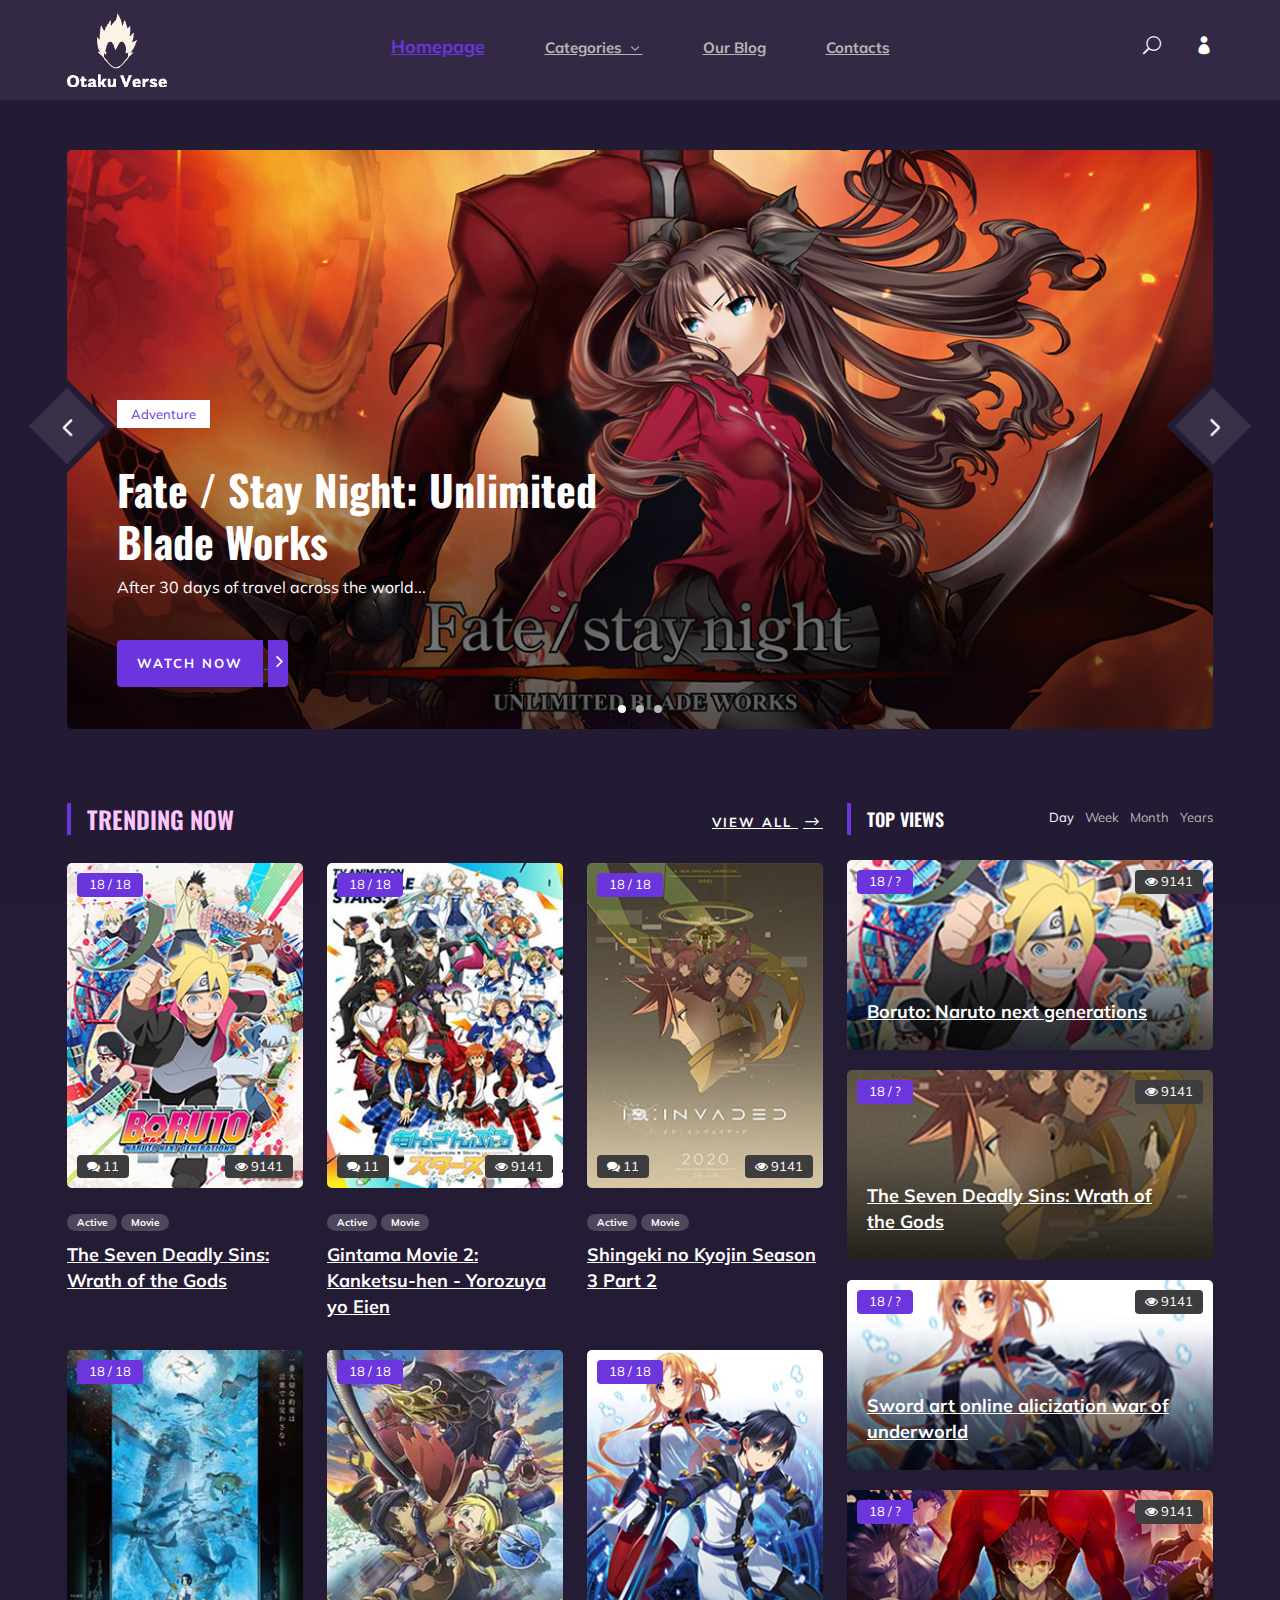
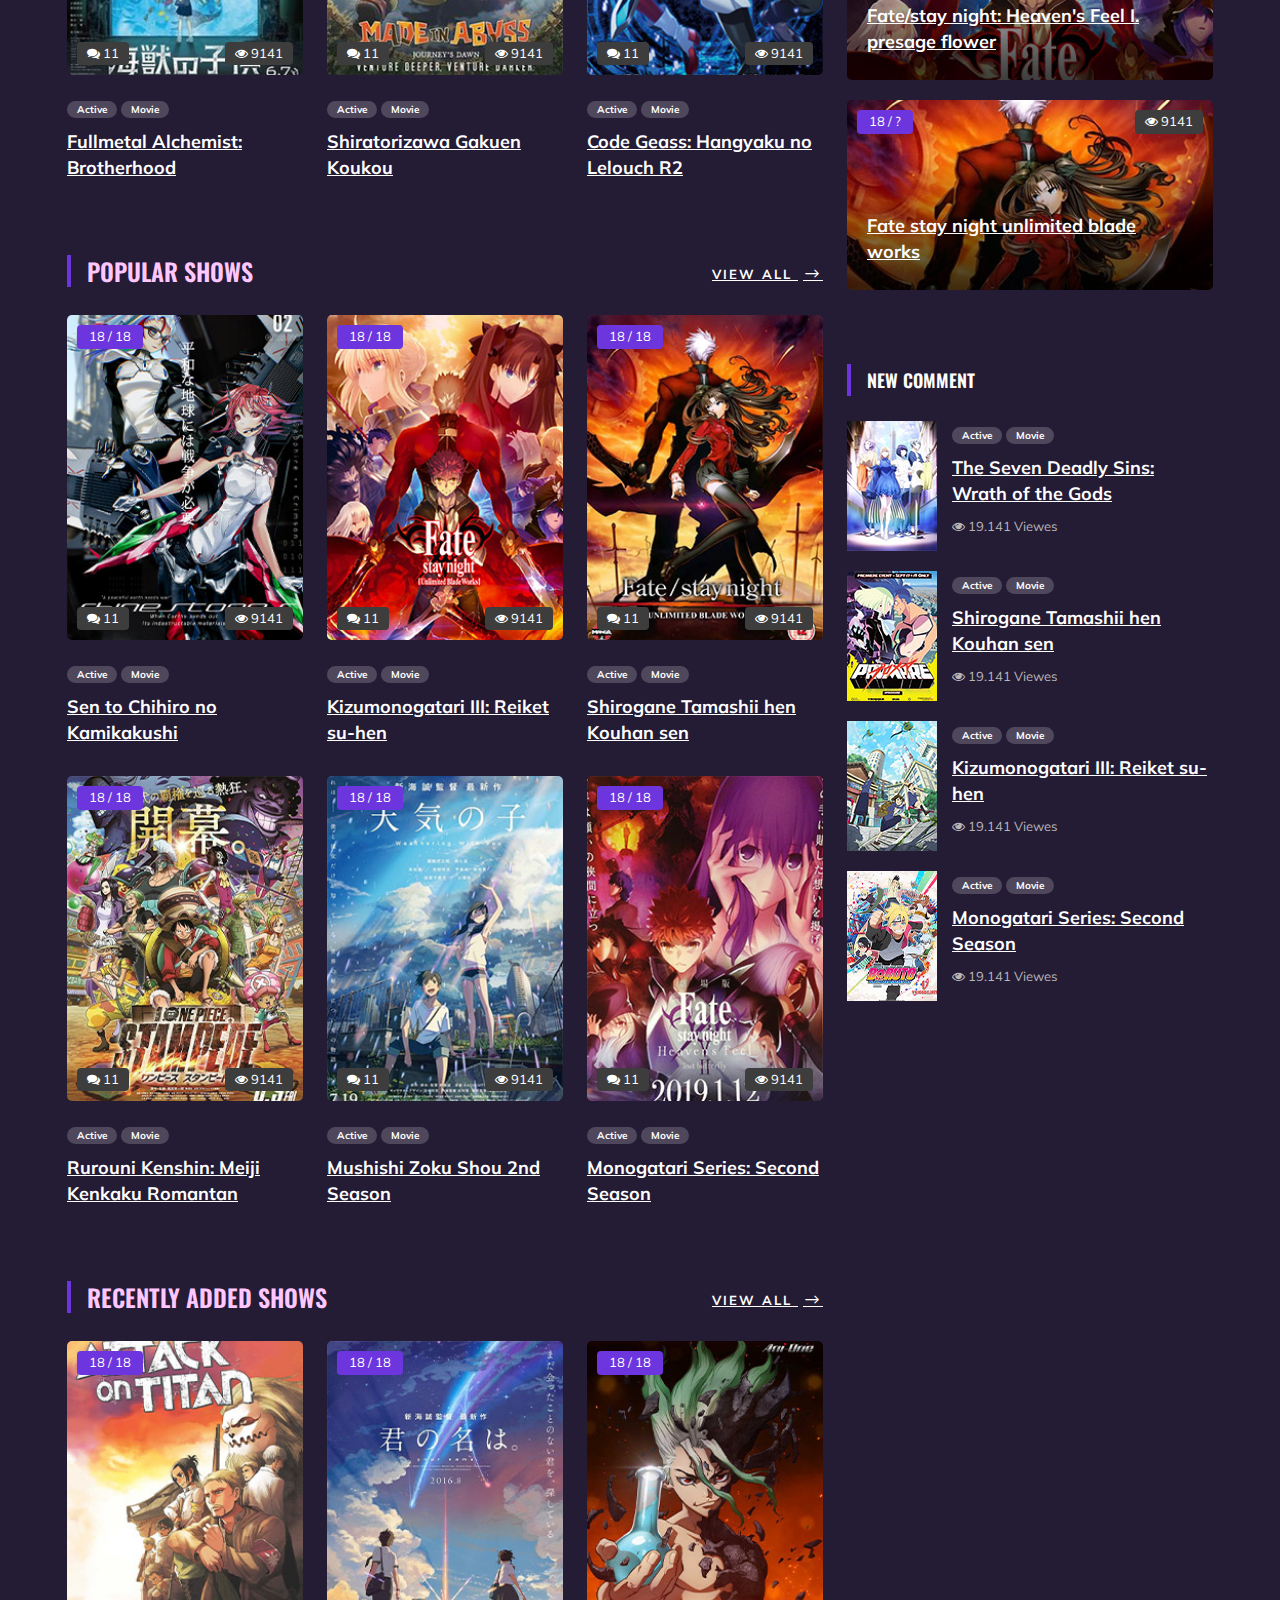
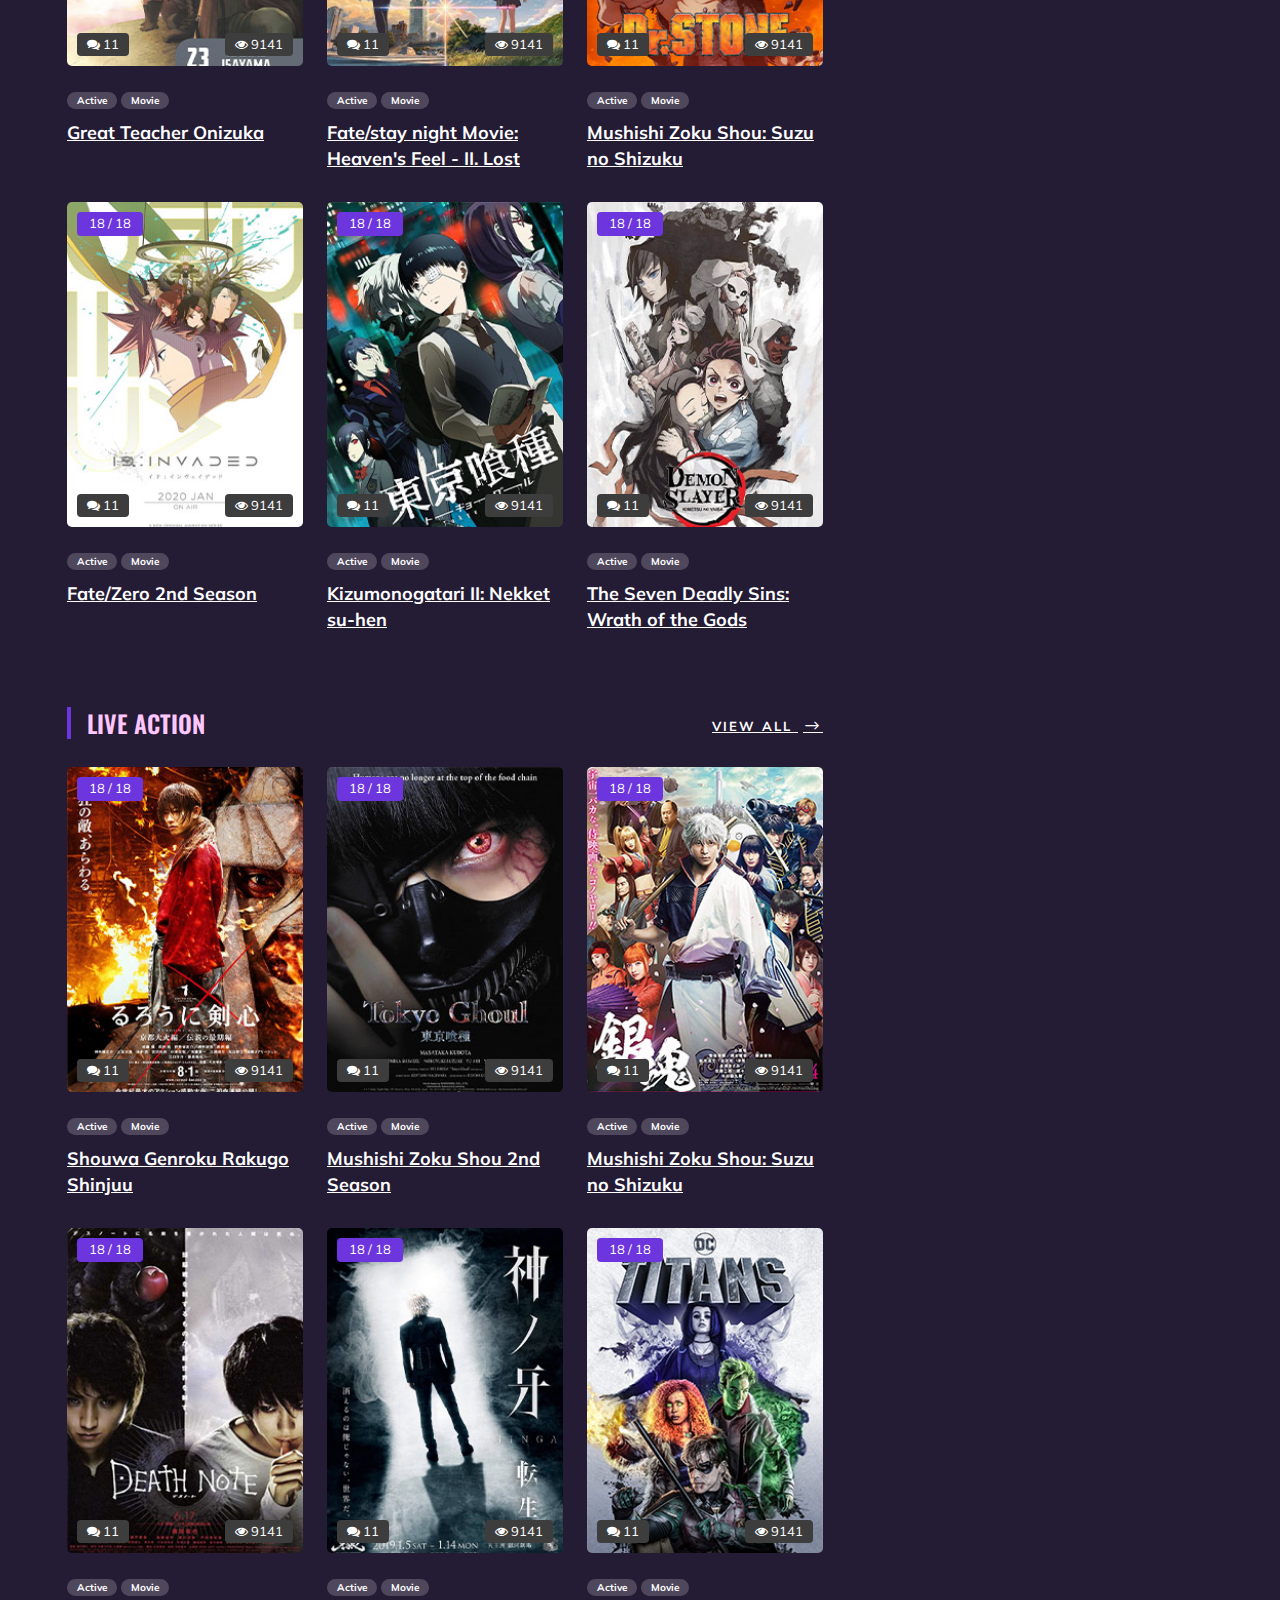
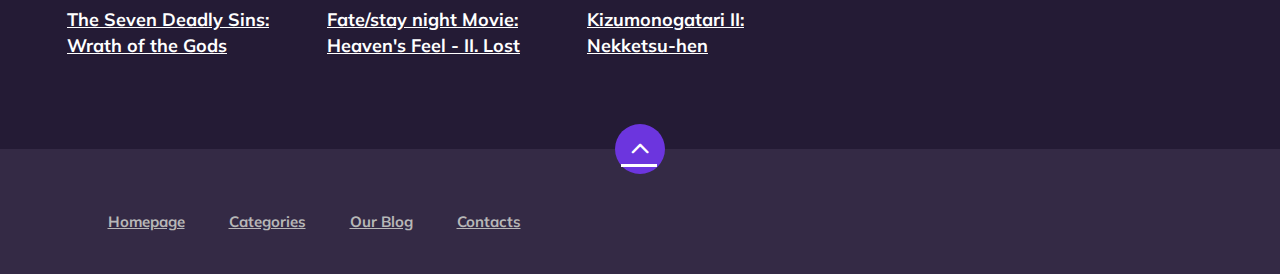
==== index.html @ b6a60320 "update" ====
<!DOCTYPE html>
<html lang="en">

<head>
    <meta charset="UTF-8">
    <meta name="viewport" content="width=device-width, initial-scale=1.0">
    <meta http-equiv="X-UA-Compatible" content="ie=edge">
    <title>Otaku Verse - Homepage</title>
    <!-- Google Font -->
    <link href="https://fonts.googleapis.com/css2?family=Oswald:wght@300;400;500;600;700&display=swap" rel="stylesheet">
    <link href="https://fonts.googleapis.com/css2?family=Mulish:wght@300;400;500;600;700;800;900&display=swap"
        rel="stylesheet">

    <!-- Css Styles -->
    <link rel="shortcut icon" href="/img/favicon.ico" type="image/x-icon">
    <link href="https://cdn.jsdelivr.net/npm/bootstrap@5.3.3/dist/css/bootstrap.min.css" rel="stylesheet"
        integrity="sha384-QWTKZyjpPEjISv5WaRU9OFeRpok6YctnYmDr5pNlyT2bRjXh0JMhjY6hW+ALEwIH" crossorigin="anonymous">
    <link rel="stylesheet" href="css/font-awesome.min.css" type="text/css">
    <link rel="stylesheet" href="css/elegant-icons.css" type="text/css">
    <link rel="stylesheet" href="css/plyr.css" type="text/css">
    <link rel="stylesheet" href="css/nice-select.css" type="text/css">
    <link rel="stylesheet" href="css/owl.carousel.min.css" type="text/css">
    <link rel="stylesheet" href="css/slicknav.min.css" type="text/css">
    <link rel="stylesheet" href="css/style.css" type="text/css">
</head>

<body>
    <!-- Page Preloder -->
    <div id="preloder">
        <div class="loader"></div>
    </div>

    <!-- Header Section Begin -->
    <header class="header">
        <div class="container">
            <div class="row">
                <div class="col-lg-2">
                    <div class="header__logo">
                        <a href="./index.html">
                            <img src="img/logo.png" alt="">
                        </a>
                    </div>
                </div>
                <div class="col-lg-8">
                    <div class="header__nav">
                        <nav class="header__menu mobile-menu">
                            <ul>
                                <li class="active"><a href="./index.html">Homepage</a></li>
                                <li><a href="./categories.html">Categories <span class="arrow_carrot-down"></span></a>
                                    <ul class="dropdown">
                                        <li><a href="./categories.html">Categories</a></li>
                                        <li><a href="./anime-details.html">Anime Details</a></li>
                                        <li><a href="./anime-watching.html">Anime Watching</a></li>
                                        <li><a href="./blog-details.html">Blog Details</a></li>
                                        <li><a href="./signup.html">Sign Up</a></li>
                                        <li><a href="./login.html">Login</a></li>
                                    </ul>
                                </li>
                                <li><a href="./blog.html">Our Blog</a></li>
                                <li><a href="#">Contacts</a></li>
                            </ul>
                        </nav>
                    </div>
                </div>
                <div class="col-lg-2">
                    <div class="header__right">
                        <a href="#" class="text-decoration-none "><span class="icon_search"></span></a>
                        <a href="./login.html" class="text-decoration-none "><span class="icon_profile"></span></a>
                    </div>
                </div>
            </div>
            <div id="mobile-menu-wrap"></div>
        </div>
    </header>
    <!-- Header End -->

    <!-- Hero Section Begin -->
    <section class="hero">
        <div class="container">
            <div class="hero__slider owl-carousel">
                <div class="hero__items set-bg" data-setbg="img/hero/hero-1.jpg">
                    <div class="row">
                        <div class="col-lg-6">
                            <div class="hero__text">
                                <div class="label">Adventure</div>
                                <h2>Fate / Stay Night: Unlimited Blade Works</h2>
                                <p>After 30 days of travel across the world...</p>
                                <a href="#"><span>Watch Now</span> <i class="fa fa-angle-right"></i></a>
                            </div>
                        </div>
                    </div>
                </div>
                <div class="hero__items set-bg" data-setbg="img/hero/hero-1.jpg">
                    <div class="row">
                        <div class="col-lg-6">
                            <div class="hero__text">
                                <div class="label">Adventure</div>
                                <h2>Fate / Stay Night: Unlimited Blade Works</h2>
                                <p>After 30 days of travel across the world...</p>
                                <a href="#"><span>Watch Now</span> <i class="fa fa-angle-right"></i></a>
                            </div>
                        </div>
                    </div>
                </div>
                <div class="hero__items set-bg" data-setbg="img/hero/hero-1.jpg">
                    <div class="row">
                        <div class="col-lg-6">
                            <div class="hero__text">
                                <div class="label">Adventure</div>
                                <h2>Fate / Stay Night: Unlimited Blade Works</h2>
                                <p>After 30 days of travel across the world...</p>
                                <a href="#"><span>Watch Now</span> <i class="fa fa-angle-right"></i></a>
                            </div>
                        </div>
                    </div>
                </div>
            </div>
        </div>
    </section>
    <!-- Hero Section End -->

    <!-- Product Section Begin -->
    <section class="product spad">
        <div class="container">
            <div class="row">
                <div class="col-lg-8">
                    <div class="trending__product">
                        <div class="row">
                            <div class="col-lg-8 col-md-8 col-sm-8">
                                <div class="section-title">
                                    <h4>Trending Now</h4>
                                </div>
                            </div>
                            <div class="col-lg-4 col-md-4 col-sm-4">
                                <div class="btn__all">
                                    <a href="#" class="primary-btn">View All <span class="arrow_right"></span></a>
                                </div>
                            </div>
                        </div>
                        <div class="row">
                            <div class="col-lg-4 col-md-6 col-sm-6">
                                <div class="product__item">
                                    <div class="product__item__pic set-bg" data-setbg="img/trending/trend-1.jpg">
                                        <div class="ep">18 / 18</div>
                                        <div class="comment"><i class="fa fa-comments"></i> 11</div>
                                        <div class="view"><i class="fa fa-eye"></i> 9141</div>
                                    </div>
                                    <div class="product__item__text">
                                        <ul>
                                            <li>Active</li>
                                            <li>Movie</li>
                                        </ul>
                                        <h5><a href="#">The Seven Deadly Sins: Wrath of the Gods</a></h5>
                                    </div>
                                </div>
                            </div>
                            <div class="col-lg-4 col-md-6 col-sm-6">
                                <div class="product__item">
                                    <div class="product__item__pic set-bg" data-setbg="img/trending/trend-2.jpg">
                                        <div class="ep">18 / 18</div>
                                        <div class="comment"><i class="fa fa-comments"></i> 11</div>
                                        <div class="view"><i class="fa fa-eye"></i> 9141</div>
                                    </div>
                                    <div class="product__item__text">
                                        <ul>
                                            <li>Active</li>
                                            <li>Movie</li>
                                        </ul>
                                        <h5><a href="#">Gintama Movie 2: Kanketsu-hen - Yorozuya yo Eien</a></h5>
                                    </div>
                                </div>
                            </div>
                            <div class="col-lg-4 col-md-6 col-sm-6">
                                <div class="product__item">
                                    <div class="product__item__pic set-bg" data-setbg="img/trending/trend-3.jpg">
                                        <div class="ep">18 / 18</div>
                                        <div class="comment"><i class="fa fa-comments"></i> 11</div>
                                        <div class="view"><i class="fa fa-eye"></i> 9141</div>
                                    </div>
                                    <div class="product__item__text">
                                        <ul>
                                            <li>Active</li>
                                            <li>Movie</li>
                                        </ul>
                                        <h5><a href="#">Shingeki no Kyojin Season 3 Part 2</a></h5>
                                    </div>
                                </div>
                            </div>
                            <div class="col-lg-4 col-md-6 col-sm-6">
                                <div class="product__item">
                                    <div class="product__item__pic set-bg" data-setbg="img/trending/trend-4.jpg">
                                        <div class="ep">18 / 18</div>
                                        <div class="comment"><i class="fa fa-comments"></i> 11</div>
                                        <div class="view"><i class="fa fa-eye"></i> 9141</div>
                                    </div>
                                    <div class="product__item__text">
                                        <ul>
                                            <li>Active</li>
                                            <li>Movie</li>
                                        </ul>
                                        <h5><a href="#">Fullmetal Alchemist: Brotherhood</a></h5>
                                    </div>
                                </div>
                            </div>
                            <div class="col-lg-4 col-md-6 col-sm-6">
                                <div class="product__item">
                                    <div class="product__item__pic set-bg" data-setbg="img/trending/trend-5.jpg">
                                        <div class="ep">18 / 18</div>
                                        <div class="comment"><i class="fa fa-comments"></i> 11</div>
                                        <div class="view"><i class="fa fa-eye"></i> 9141</div>
                                    </div>
                                    <div class="product__item__text">
                                        <ul>
                                            <li>Active</li>
                                            <li>Movie</li>
                                        </ul>
                                        <h5><a href="#">Shiratorizawa Gakuen Koukou</a></h5>
                                    </div>
                                </div>
                            </div>
                            <div class="col-lg-4 col-md-6 col-sm-6">
                                <div class="product__item">
                                    <div class="product__item__pic set-bg" data-setbg="img/trending/trend-6.jpg">
                                        <div class="ep">18 / 18</div>
                                        <div class="comment"><i class="fa fa-comments"></i> 11</div>
                                        <div class="view"><i class="fa fa-eye"></i> 9141</div>
                                    </div>
                                    <div class="product__item__text">
                                        <ul>
                                            <li>Active</li>
                                            <li>Movie</li>
                                        </ul>
                                        <h5><a href="#">Code Geass: Hangyaku no Lelouch R2</a></h5>
                                    </div>
                                </div>
                            </div>
                        </div>
                    </div>
                    <div class="popular__product">
                        <div class="row">
                            <div class="col-lg-8 col-md-8 col-sm-8">
                                <div class="section-title">
                                    <h4>Popular Shows</h4>
                                </div>
                            </div>
                            <div class="col-lg-4 col-md-4 col-sm-4">
                                <div class="btn__all">
                                    <a href="#" class="primary-btn">View All <span class="arrow_right"></span></a>
                                </div>
                            </div>
                        </div>
                        <div class="row">
                            <div class="col-lg-4 col-md-6 col-sm-6">
                                <div class="product__item">
                                    <div class="product__item__pic set-bg" data-setbg="img/popular/popular-1.jpg">
                                        <div class="ep">18 / 18</div>
                                        <div class="comment"><i class="fa fa-comments"></i> 11</div>
                                        <div class="view"><i class="fa fa-eye"></i> 9141</div>
                                    </div>
                                    <div class="product__item__text">
                                        <ul>
                                            <li>Active</li>
                                            <li>Movie</li>
                                        </ul>
                                        <h5><a href="#">Sen to Chihiro no Kamikakushi</a></h5>
                                    </div>
                                </div>
                            </div>
                            <div class="col-lg-4 col-md-6 col-sm-6">
                                <div class="product__item">
                                    <div class="product__item__pic set-bg" data-setbg="img/popular/popular-2.jpg">
                                        <div class="ep">18 / 18</div>
                                        <div class="comment"><i class="fa fa-comments"></i> 11</div>
                                        <div class="view"><i class="fa fa-eye"></i> 9141</div>
                                    </div>
                                    <div class="product__item__text">
                                        <ul>
                                            <li>Active</li>
                                            <li>Movie</li>
                                        </ul>
                                        <h5><a href="#">Kizumonogatari III: Reiket su-hen</a></h5>
                                    </div>
                                </div>
                            </div>
                            <div class="col-lg-4 col-md-6 col-sm-6">
                                <div class="product__item">
                                    <div class="product__item__pic set-bg" data-setbg="img/popular/popular-3.jpg">
                                        <div class="ep">18 / 18</div>
                                        <div class="comment"><i class="fa fa-comments"></i> 11</div>
                                        <div class="view"><i class="fa fa-eye"></i> 9141</div>
                                    </div>
                                    <div class="product__item__text">
                                        <ul>
                                            <li>Active</li>
                                            <li>Movie</li>
                                        </ul>
                                        <h5><a href="#">Shirogane Tamashii hen Kouhan sen</a></h5>
                                    </div>
                                </div>
                            </div>
                            <div class="col-lg-4 col-md-6 col-sm-6">
                                <div class="product__item">
                                    <div class="product__item__pic set-bg" data-setbg="img/popular/popular-4.jpg">
                                        <div class="ep">18 / 18</div>
                                        <div class="comment"><i class="fa fa-comments"></i> 11</div>
                                        <div class="view"><i class="fa fa-eye"></i> 9141</div>
                                    </div>
                                    <div class="product__item__text">
                                        <ul>
                                            <li>Active</li>
                                            <li>Movie</li>
                                        </ul>
                                        <h5><a href="#">Rurouni Kenshin: Meiji Kenkaku Romantan</a></h5>
                                    </div>
                                </div>
                            </div>
                            <div class="col-lg-4 col-md-6 col-sm-6">
                                <div class="product__item">
                                    <div class="product__item__pic set-bg" data-setbg="img/popular/popular-5.jpg">
                                        <div class="ep">18 / 18</div>
                                        <div class="comment"><i class="fa fa-comments"></i> 11</div>
                                        <div class="view"><i class="fa fa-eye"></i> 9141</div>
                                    </div>
                                    <div class="product__item__text">
                                        <ul>
                                            <li>Active</li>
                                            <li>Movie</li>
                                        </ul>
                                        <h5><a href="#">Mushishi Zoku Shou 2nd Season</a></h5>
                                    </div>
                                </div>
                            </div>
                            <div class="col-lg-4 col-md-6 col-sm-6">
                                <div class="product__item">
                                    <div class="product__item__pic set-bg" data-setbg="img/popular/popular-6.jpg">
                                        <div class="ep">18 / 18</div>
                                        <div class="comment"><i class="fa fa-comments"></i> 11</div>
                                        <div class="view"><i class="fa fa-eye"></i> 9141</div>
                                    </div>
                                    <div class="product__item__text">
                                        <ul>
                                            <li>Active</li>
                                            <li>Movie</li>
                                        </ul>
                                        <h5><a href="#">Monogatari Series: Second Season</a></h5>
                                    </div>
                                </div>
                            </div>
                        </div>
                    </div>
                    <div class="recent__product">
                        <div class="row">
                            <div class="col-lg-8 col-md-8 col-sm-8">
                                <div class="section-title">
                                    <h4>Recently Added Shows</h4>
                                </div>
                            </div>
                            <div class="col-lg-4 col-md-4 col-sm-4">
                                <div class="btn__all">
                                    <a href="#" class="primary-btn">View All <span class="arrow_right"></span></a>
                                </div>
                            </div>
                        </div>
                        <div class="row">
                            <div class="col-lg-4 col-md-6 col-sm-6">
                                <div class="product__item">
                                    <div class="product__item__pic set-bg" data-setbg="img/recent/recent-1.jpg">
                                        <div class="ep">18 / 18</div>
                                        <div class="comment"><i class="fa fa-comments"></i> 11</div>
                                        <div class="view"><i class="fa fa-eye"></i> 9141</div>
                                    </div>
                                    <div class="product__item__text">
                                        <ul>
                                            <li>Active</li>
                                            <li>Movie</li>
                                        </ul>
                                        <h5><a href="#">Great Teacher Onizuka</a></h5>
                                    </div>
                                </div>
                            </div>
                            <div class="col-lg-4 col-md-6 col-sm-6">
                                <div class="product__item">
                                    <div class="product__item__pic set-bg" data-setbg="img/recent/recent-2.jpg">
                                        <div class="ep">18 / 18</div>
                                        <div class="comment"><i class="fa fa-comments"></i> 11</div>
                                        <div class="view"><i class="fa fa-eye"></i> 9141</div>
                                    </div>
                                    <div class="product__item__text">
                                        <ul>
                                            <li>Active</li>
                                            <li>Movie</li>
                                        </ul>
                                        <h5><a href="#">Fate/stay night Movie: Heaven's Feel - II. Lost</a></h5>
                                    </div>
                                </div>
                            </div>
                            <div class="col-lg-4 col-md-6 col-sm-6">
                                <div class="product__item">
                                    <div class="product__item__pic set-bg" data-setbg="img/recent/recent-3.jpg">
                                        <div class="ep">18 / 18</div>
                                        <div class="comment"><i class="fa fa-comments"></i> 11</div>
                                        <div class="view"><i class="fa fa-eye"></i> 9141</div>
                                    </div>
                                    <div class="product__item__text">
                                        <ul>
                                            <li>Active</li>
                                            <li>Movie</li>
                                        </ul>
                                        <h5><a href="#">Mushishi Zoku Shou: Suzu no Shizuku</a></h5>
                                    </div>
                                </div>
                            </div>
                            <div class="col-lg-4 col-md-6 col-sm-6">
                                <div class="product__item">
                                    <div class="product__item__pic set-bg" data-setbg="img/recent/recent-4.jpg">
                                        <div class="ep">18 / 18</div>
                                        <div class="comment"><i class="fa fa-comments"></i> 11</div>
                                        <div class="view"><i class="fa fa-eye"></i> 9141</div>
                                    </div>
                                    <div class="product__item__text">
                                        <ul>
                                            <li>Active</li>
                                            <li>Movie</li>
                                        </ul>
                                        <h5><a href="#">Fate/Zero 2nd Season</a></h5>
                                    </div>
                                </div>
                            </div>
                            <div class="col-lg-4 col-md-6 col-sm-6">
                                <div class="product__item">
                                    <div class="product__item__pic set-bg" data-setbg="img/recent/recent-5.jpg">
                                        <div class="ep">18 / 18</div>
                                        <div class="comment"><i class="fa fa-comments"></i> 11</div>
                                        <div class="view"><i class="fa fa-eye"></i> 9141</div>
                                    </div>
                                    <div class="product__item__text">
                                        <ul>
                                            <li>Active</li>
                                            <li>Movie</li>
                                        </ul>
                                        <h5><a href="#">Kizumonogatari II: Nekket su-hen</a></h5>
                                    </div>
                                </div>
                            </div>
                            <div class="col-lg-4 col-md-6 col-sm-6">
                                <div class="product__item">
                                    <div class="product__item__pic set-bg" data-setbg="img/recent/recent-6.jpg">
                                        <div class="ep">18 / 18</div>
                                        <div class="comment"><i class="fa fa-comments"></i> 11</div>
                                        <div class="view"><i class="fa fa-eye"></i> 9141</div>
                                    </div>
                                    <div class="product__item__text">
                                        <ul>
                                            <li>Active</li>
                                            <li>Movie</li>
                                        </ul>
                                        <h5><a href="#">The Seven Deadly Sins: Wrath of the Gods</a></h5>
                                    </div>
                                </div>
                            </div>
                        </div>
                    </div>
                    <div class="live__product">
                        <div class="row">
                            <div class="col-lg-8 col-md-8 col-sm-8">
                                <div class="section-title">
                                    <h4>Live Action</h4>
                                </div>
                            </div>
                            <div class="col-lg-4 col-md-4 col-sm-4">
                                <div class="btn__all">
                                    <a href="#" class="primary-btn">View All <span class="arrow_right"></span></a>
                                </div>
                            </div>
                        </div>
                        <div class="row">
                            <div class="col-lg-4 col-md-6 col-sm-6">
                                <div class="product__item">
                                    <div class="product__item__pic set-bg" data-setbg="img/live/live-1.jpg">
                                        <div class="ep">18 / 18</div>
                                        <div class="comment"><i class="fa fa-comments"></i> 11</div>
                                        <div class="view"><i class="fa fa-eye"></i> 9141</div>
                                    </div>
                                    <div class="product__item__text">
                                        <ul>
                                            <li>Active</li>
                                            <li>Movie</li>
                                        </ul>
                                        <h5><a href="#">Shouwa Genroku Rakugo Shinjuu</a></h5>
                                    </div>
                                </div>
                            </div>
                            <div class="col-lg-4 col-md-6 col-sm-6">
                                <div class="product__item">
                                    <div class="product__item__pic set-bg" data-setbg="img/live/live-2.jpg">
                                        <div class="ep">18 / 18</div>
                                        <div class="comment"><i class="fa fa-comments"></i> 11</div>
                                        <div class="view"><i class="fa fa-eye"></i> 9141</div>
                                    </div>
                                    <div class="product__item__text">
                                        <ul>
                                            <li>Active</li>
                                            <li>Movie</li>
                                        </ul>
                                        <h5><a href="#">Mushishi Zoku Shou 2nd Season</a></h5>
                                    </div>
                                </div>
                            </div>
                            <div class="col-lg-4 col-md-6 col-sm-6">
                                <div class="product__item">
                                    <div class="product__item__pic set-bg" data-setbg="img/live/live-3.jpg">
                                        <div class="ep">18 / 18</div>
                                        <div class="comment"><i class="fa fa-comments"></i> 11</div>
                                        <div class="view"><i class="fa fa-eye"></i> 9141</div>
                                    </div>
                                    <div class="product__item__text">
                                        <ul>
                                            <li>Active</li>
                                            <li>Movie</li>
                                        </ul>
                                        <h5><a href="#">Mushishi Zoku Shou: Suzu no Shizuku</a></h5>
                                    </div>
                                </div>
                            </div>
                            <div class="col-lg-4 col-md-6 col-sm-6">
                                <div class="product__item">
                                    <div class="product__item__pic set-bg" data-setbg="img/live/live-4.jpg">
                                        <div class="ep">18 / 18</div>
                                        <div class="comment"><i class="fa fa-comments"></i> 11</div>
                                        <div class="view"><i class="fa fa-eye"></i> 9141</div>
                                    </div>
                                    <div class="product__item__text">
                                        <ul>
                                            <li>Active</li>
                                            <li>Movie</li>
                                        </ul>
                                        <h5><a href="#">The Seven Deadly Sins: Wrath of the Gods</a></h5>
                                    </div>
                                </div>
                            </div>
                            <div class="col-lg-4 col-md-6 col-sm-6">
                                <div class="product__item">
                                    <div class="product__item__pic set-bg" data-setbg="img/live/live-5.jpg">
                                        <div class="ep">18 / 18</div>
                                        <div class="comment"><i class="fa fa-comments"></i> 11</div>
                                        <div class="view"><i class="fa fa-eye"></i> 9141</div>
                                    </div>
                                    <div class="product__item__text">
                                        <ul>
                                            <li>Active</li>
                                            <li>Movie</li>
                                        </ul>
                                        <h5><a href="#">Fate/stay night Movie: Heaven's Feel - II. Lost</a></h5>
                                    </div>
                                </div>
                            </div>
                            <div class="col-lg-4 col-md-6 col-sm-6">
                                <div class="product__item">
                                    <div class="product__item__pic set-bg" data-setbg="img/live/live-6.jpg">
                                        <div class="ep">18 / 18</div>
                                        <div class="comment"><i class="fa fa-comments"></i> 11</div>
                                        <div class="view"><i class="fa fa-eye"></i> 9141</div>
                                    </div>
                                    <div class="product__item__text">
                                        <ul>
                                            <li>Active</li>
                                            <li>Movie</li>
                                        </ul>
                                        <h5><a href="#">Kizumonogatari II: Nekketsu-hen</a></h5>
                                    </div>
                                </div>
                            </div>
                        </div>
                    </div>
                </div>
                <div class="col-lg-4 col-md-6 col-sm-8">
                    <div class="product__sidebar">
                        <div class="product__sidebar__view">
                            <div class="section-title">
                                <h5>Top Views</h5>
                            </div>
                            <ul class="filter__controls">
                                <li class="active" data-filter="*">Day</li>
                                <li data-filter=".week">Week</li>
                                <li data-filter=".month">Month</li>
                                <li data-filter=".years">Years</li>
                            </ul>
                            <div class="filter__gallery">
                                <div class="product__sidebar__view__item set-bg mix day years"
                                    data-setbg="img/sidebar/tv-1.jpg">
                                    <div class="ep">18 / ?</div>
                                    <div class="view"><i class="fa fa-eye"></i> 9141</div>
                                    <h5><a href="#">Boruto: Naruto next generations</a></h5>
                                </div>
                                <div class="product__sidebar__view__item set-bg mix month week"
                                    data-setbg="img/sidebar/tv-2.jpg">
                                    <div class="ep">18 / ?</div>
                                    <div class="view"><i class="fa fa-eye"></i> 9141</div>
                                    <h5><a href="#">The Seven Deadly Sins: Wrath of the Gods</a></h5>
                                </div>
                                <div class="product__sidebar__view__item set-bg mix week years"
                                    data-setbg="img/sidebar/tv-3.jpg">
                                    <div class="ep">18 / ?</div>
                                    <div class="view"><i class="fa fa-eye"></i> 9141</div>
                                    <h5><a href="#">Sword art online alicization war of underworld</a></h5>
                                </div>
                                <div class="product__sidebar__view__item set-bg mix years month"
                                    data-setbg="img/sidebar/tv-4.jpg">
                                    <div class="ep">18 / ?</div>
                                    <div class="view"><i class="fa fa-eye"></i> 9141</div>
                                    <h5><a href="#">Fate/stay night: Heaven's Feel I. presage flower</a></h5>
                                </div>
                                <div class="product__sidebar__view__item set-bg mix day"
                                    data-setbg="img/sidebar/tv-5.jpg">
                                    <div class="ep">18 / ?</div>
                                    <div class="view"><i class="fa fa-eye"></i> 9141</div>
                                    <h5><a href="#">Fate stay night unlimited blade works</a></h5>
                                </div>
                            </div>
                        </div>
                        <div class="product__sidebar__comment">
                            <div class="section-title">
                                <h5>New Comment</h5>
                            </div>
                            <div class="product__sidebar__comment__item">
                                <div class="product__sidebar__comment__item__pic">
                                    <img src="img/sidebar/comment-1.jpg" alt="">
                                </div>
                                <div class="product__sidebar__comment__item__text">
                                    <ul>
                                        <li>Active</li>
                                        <li>Movie</li>
                                    </ul>
                                    <h5><a href="#">The Seven Deadly Sins: Wrath of the Gods</a></h5>
                                    <span><i class="fa fa-eye"></i> 19.141 Viewes</span>
                                </div>
                            </div>
                            <div class="product__sidebar__comment__item">
                                <div class="product__sidebar__comment__item__pic">
                                    <img src="img/sidebar/comment-2.jpg" alt="">
                                </div>
                                <div class="product__sidebar__comment__item__text">
                                    <ul>
                                        <li>Active</li>
                                        <li>Movie</li>
                                    </ul>
                                    <h5><a href="#">Shirogane Tamashii hen Kouhan sen</a></h5>
                                    <span><i class="fa fa-eye"></i> 19.141 Viewes</span>
                                </div>
                            </div>
                            <div class="product__sidebar__comment__item">
                                <div class="product__sidebar__comment__item__pic">
                                    <img src="img/sidebar/comment-3.jpg" alt="">
                                </div>
                                <div class="product__sidebar__comment__item__text">
                                    <ul>
                                        <li>Active</li>
                                        <li>Movie</li>
                                    </ul>
                                    <h5><a href="#">Kizumonogatari III: Reiket su-hen</a></h5>
                                    <span><i class="fa fa-eye"></i> 19.141 Viewes</span>
                                </div>
                            </div>
                            <div class="product__sidebar__comment__item">
                                <div class="product__sidebar__comment__item__pic">
                                    <img src="img/sidebar/comment-4.jpg" alt="">
                                </div>
                                <div class="product__sidebar__comment__item__text">
                                    <ul>
                                        <li>Active</li>
                                        <li>Movie</li>
                                    </ul>
                                    <h5><a href="#">Monogatari Series: Second Season</a></h5>
                                    <span><i class="fa fa-eye"></i> 19.141 Viewes</span>
                                </div>
                            </div>
                        </div>
                    </div>
                </div>
            </div>
        </div>
    </section>
    <!-- Product Section End -->

    <!-- Footer Section Begin -->
    <footer class="footer">
        <div class="page-up">
            <a href="#" id="scrollToTopButton"><span class="arrow_carrot-up"></span></a>
        </div>
        <div class="">
            <div class="row">
                <div class="col-lg-6">
                    <div class="footer__nav">
                        <ul>
                            <li class="active"><a href="./index.html">Homepage</a></li>
                            <li><a href="./categories.html">Categories</a></li>
                            <li><a href="./blog.html">Our Blog</a></li>
                            <li><a href="#">Contacts</a></li>
                        </ul>
                    </div>
                </div>
            </div>
        </div>
    </footer>
    <!-- Footer Section End -->

    <!-- Search model Begin -->
    <div class="search-model">
        <div class="h-100 d-flex align-items-center justify-content-center">
            <div class="search-close-switch"><i class="icon_close"></i></div>
            <form class="search-model-form">
                <input type="text" id="search-input" placeholder="Search here.....">
            </form>
        </div>
    </div>
    <!-- Search model end -->

    <!-- Js Plugins -->
    <script src="https://cdn.jsdelivr.net/npm/bootstrap@5.3.3/dist/js/bootstrap.bundle.min.js"
        integrity="sha384-YvpcrYf0tY3lHB60NNkmXc5s9fDVZLESaAA55NDzOxhy9GkcIdslK1eN7N6jIeHz"
        crossorigin="anonymous"></script>
    <script src="js/jquery-3.3.1.min.js"></script>
    <script src="js/player.js"></script>
    <script src="js/jquery.nice-select.min.js"></script>
    <script src="js/mixitup.min.js"></script>
    <script src="js/jquery.slicknav.js"></script>
    <script src="js/owl.carousel.min.js"></script>
    <script src="js/main.js"></script>


</body>

</html>
---- css/elegant-icons.css ----
@font-face {
	font-family: 'ElegantIcons';
	src:url('../fonts/ElegantIcons.eot');
	src:url('../fonts/ElegantIcons.eot?#iefix') format('embedded-opentype'),
		url('../fonts/ElegantIcons.woff') format('woff'),
		url('../fonts/ElegantIcons.ttf') format('truetype'),
		url('../fonts/ElegantIcons.svg#ElegantIcons') format('svg');
	font-weight: normal;
	font-style: normal;
}

/* Use the following CSS code if you want to use data attributes for inserting your icons */
[data-icon]:before {
	font-family: 'ElegantIcons';
	content: attr(data-icon);
	speak: none;
	font-weight: normal;
	font-variant: normal;
	text-transform: none;
	line-height: 1;
	-webkit-font-smoothing: antialiased;
	-moz-osx-font-smoothing: grayscale;
}

/* Use the following CSS code if you want to have a class per icon */
/*
Instead of a list of all class selectors,
you can use the generic selector below, but it's slower:
[class*="your-class-prefix"] {
*/
.arrow_up, .arrow_down, .arrow_left, .arrow_right, .arrow_left-up, .arrow_right-up, .arrow_right-down, .arrow_left-down, .arrow-up-down, .arrow_up-down_alt, .arrow_left-right_alt, .arrow_left-right, .arrow_expand_alt2, .arrow_expand_alt, .arrow_condense, .arrow_expand, .arrow_move, .arrow_carrot-up, .arrow_carrot-down, .arrow_carrot-left, .arrow_carrot-right, .arrow_carrot-2up, .arrow_carrot-2down, .arrow_carrot-2left, .arrow_carrot-2right, .arrow_carrot-up_alt2, .arrow_carrot-down_alt2, .arrow_carrot-left_alt2, .arrow_carrot-right_alt2, .arrow_carrot-2up_alt2, .arrow_carrot-2down_alt2, .arrow_carrot-2left_alt2, .arrow_carrot-2right_alt2, .arrow_triangle-up, .arrow_triangle-down, .arrow_triangle-left, .arrow_triangle-right, .arrow_triangle-up_alt2, .arrow_triangle-down_alt2, .arrow_triangle-left_alt2, .arrow_triangle-right_alt2, .arrow_back, .icon_minus-06, .icon_plus, .icon_close, .icon_check, .icon_minus_alt2, .icon_plus_alt2, .icon_close_alt2, .icon_check_alt2, .icon_zoom-out_alt, .icon_zoom-in_alt, .icon_search, .icon_box-empty, .icon_box-selected, .icon_minus-box, .icon_plus-box, .icon_box-checked, .icon_circle-empty, .icon_circle-slelected, .icon_stop_alt2, .icon_stop, .icon_pause_alt2, .icon_pause, .icon_menu, .icon_menu-square_alt2, .icon_menu-circle_alt2, .icon_ul, .icon_ol, .icon_adjust-horiz, .icon_adjust-vert, .icon_document_alt, .icon_documents_alt, .icon_pencil, .icon_pencil-edit_alt, .icon_pencil-edit, .icon_folder-alt, .icon_folder-open_alt, .icon_folder-add_alt, .icon_info_alt, .icon_error-oct_alt, .icon_error-circle_alt, .icon_error-triangle_alt, .icon_question_alt2, .icon_question, .icon_comment_alt, .icon_chat_alt, .icon_vol-mute_alt, .icon_volume-low_alt, .icon_volume-high_alt, .icon_quotations, .icon_quotations_alt2, .icon_clock_alt, .icon_lock_alt, .icon_lock-open_alt, .icon_key_alt, .icon_cloud_alt, .icon_cloud-upload_alt, .icon_cloud-download_alt, .icon_image, .icon_images, .icon_lightbulb_alt, .icon_gift_alt, .icon_house_alt, .icon_genius, .icon_mobile, .icon_tablet, .icon_laptop, .icon_desktop, .icon_camera_alt, .icon_mail_alt, .icon_cone_alt, .icon_ribbon_alt, .icon_bag_alt, .icon_creditcard, .icon_cart_alt, .icon_paperclip, .icon_tag_alt, .icon_tags_alt, .icon_trash_alt, .icon_cursor_alt, .icon_mic_alt, .icon_compass_alt, .icon_pin_alt, .icon_pushpin_alt, .icon_map_alt, .icon_drawer_alt, .icon_toolbox_alt, .icon_book_alt, .icon_calendar, .icon_film, .icon_table, .icon_contacts_alt, .icon_headphones, .icon_lifesaver, .icon_piechart, .icon_refresh, .icon_link_alt, .icon_link, .icon_loading, .icon_blocked, .icon_archive_alt, .icon_heart_alt, .icon_star_alt, .icon_star-half_alt, .icon_star, .icon_star-half, .icon_tools, .icon_tool, .icon_cog, .icon_cogs, .arrow_up_alt, .arrow_down_alt, .arrow_left_alt, .arrow_right_alt, .arrow_left-up_alt, .arrow_right-up_alt, .arrow_right-down_alt, .arrow_left-down_alt, .arrow_condense_alt, .arrow_expand_alt3, .arrow_carrot_up_alt, .arrow_carrot-down_alt, .arrow_carrot-left_alt, .arrow_carrot-right_alt, .arrow_carrot-2up_alt, .arrow_carrot-2dwnn_alt, .arrow_carrot-2left_alt, .arrow_carrot-2right_alt, .arrow_triangle-up_alt, .arrow_triangle-down_alt, .arrow_triangle-left_alt, .arrow_triangle-right_alt, .icon_minus_alt, .icon_plus_alt, .icon_close_alt, .icon_check_alt, .icon_zoom-out, .icon_zoom-in, .icon_stop_alt, .icon_menu-square_alt, .icon_menu-circle_alt, .icon_document, .icon_documents, .icon_pencil_alt, .icon_folder, .icon_folder-open, .icon_folder-add, .icon_folder_upload, .icon_folder_download, .icon_info, .icon_error-circle, .icon_error-oct, .icon_error-triangle, .icon_question_alt, .icon_comment, .icon_chat, .icon_vol-mute, .icon_volume-low, .icon_volume-high, .icon_quotations_alt, .icon_clock, .icon_lock, .icon_lock-open, .icon_key, .icon_cloud, .icon_cloud-upload, .icon_cloud-download, .icon_lightbulb, .icon_gift, .icon_house, .icon_camera, .icon_mail, .icon_cone, .icon_ribbon, .icon_bag, .icon_cart, .icon_tag, .icon_tags, .icon_trash, .icon_cursor, .icon_mic, .icon_compass, .icon_pin, .icon_pushpin, .icon_map, .icon_drawer, .icon_toolbox, .icon_book, .icon_contacts, .icon_archive, .icon_heart, .icon_profile, .icon_group, .icon_grid-2x2, .icon_grid-3x3, .icon_music, .icon_pause_alt, .icon_phone, .icon_upload, .icon_download, .social_facebook, .social_twitter, .social_pinterest, .social_googleplus, .social_tumblr, .social_tumbleupon, .social_wordpress, .social_instagram, .social_dribbble, .social_vimeo, .social_linkedin, .social_rss, .social_deviantart, .social_share, .social_myspace, .social_skype, .social_youtube, .social_picassa, .social_googledrive, .social_flickr, .social_blogger, .social_spotify, .social_delicious, .social_facebook_circle, .social_twitter_circle, .social_pinterest_circle, .social_googleplus_circle, .social_tumblr_circle, .social_stumbleupon_circle, .social_wordpress_circle, .social_instagram_circle, .social_dribbble_circle, .social_vimeo_circle, .social_linkedin_circle, .social_rss_circle, .social_deviantart_circle, .social_share_circle, .social_myspace_circle, .social_skype_circle, .social_youtube_circle, .social_picassa_circle, .social_googledrive_alt2, .social_flickr_circle, .social_blogger_circle, .social_spotify_circle, .social_delicious_circle, .social_facebook_square, .social_twitter_square, .social_pinterest_square, .social_googleplus_square, .social_tumblr_square, .social_stumbleupon_square, .social_wordpress_square, .social_instagram_square, .social_dribbble_square, .social_vimeo_square, .social_linkedin_square, .social_rss_square, .social_deviantart_square, .social_share_square, .social_myspace_square, .social_skype_square, .social_youtube_square, .social_picassa_square, .social_googledrive_square, .social_flickr_square, .social_blogger_square, .social_spotify_square, .social_delicious_square, .icon_printer, .icon_calulator, .icon_building, .icon_floppy, .icon_drive, .icon_search-2, .icon_id, .icon_id-2, .icon_puzzle, .icon_like, .icon_dislike, .icon_mug, .icon_currency, .icon_wallet, .icon_pens, .icon_easel, .icon_flowchart, .icon_datareport, .icon_briefcase, .icon_shield, .icon_percent, .icon_globe, .icon_globe-2, .icon_target, .icon_hourglass, .icon_balance, .icon_rook, .icon_printer-alt, .icon_calculator_alt, .icon_building_alt, .icon_floppy_alt, .icon_drive_alt, .icon_search_alt, .icon_id_alt, .icon_id-2_alt, .icon_puzzle_alt, .icon_like_alt, .icon_dislike_alt, .icon_mug_alt, .icon_currency_alt, .icon_wallet_alt, .icon_pens_alt, .icon_easel_alt, .icon_flowchart_alt, .icon_datareport_alt, .icon_briefcase_alt, .icon_shield_alt, .icon_percent_alt, .icon_globe_alt, .icon_clipboard {
	font-family: 'ElegantIcons';
	speak: none;
	font-style: normal;
	font-weight: normal;
	font-variant: normal;
	text-transform: none;
	line-height: 1;
	-webkit-font-smoothing: antialiased;
}
.arrow_up:before {
	content: "\21";
}
.arrow_down:before {
	content: "\22";
}
.arrow_left:before {
	content: "\23";
}
.arrow_right:before {
	content: "\24";
}
.arrow_left-up:before {
	content: "\25";
}
.arrow_right-up:before {
	content: "\26";
}
.arrow_right-down:before {
	content: "\27";
}
.arrow_left-down:before {
	content: "\28";
}
.arrow-up-down:before {
	content: "\29";
}
.arrow_up-down_alt:before {
	content: "\2a";
}
.arrow_left-right_alt:before {
	content: "\2b";
}
.arrow_left-right:before {
	content: "\2c";
}
.arrow_expand_alt2:before {
	content: "\2d";
}
.arrow_expand_alt:before {
	content: "\2e";
}
.arrow_condense:before {
	content: "\2f";
}
.arrow_expand:before {
	content: "\30";
}
.arrow_move:before {
	content: "\31";
}
.arrow_carrot-up:before {
	content: "\32";
}
.arrow_carrot-down:before {
	content: "\33";
}
.arrow_carrot-left:before {
	content: "\34";
}
.arrow_carrot-right:before {
	content: "\35";
}
.arrow_carrot-2up:before {
	content: "\36";
}
.arrow_carrot-2down:before {
	content: "\37";
}
.arrow_carrot-2left:before {
	content: "\38";
}
.arrow_carrot-2right:before {
	content: "\39";
}
.arrow_carrot-up_alt2:before {
	content: "\3a";
}
.arrow_carrot-down_alt2:before {
	content: "\3b";
}
.arrow_carrot-left_alt2:before {
	content: "\3c";
}
.arrow_carrot-right_alt2:before {
	content: "\3d";
}
.arrow_carrot-2up_alt2:before {
	content: "\3e";
}
.arrow_carrot-2down_alt2:before {
	content: "\3f";
}
.arrow_carrot-2left_alt2:before {
	content: "\40";
}
.arrow_carrot-2right_alt2:before {
	content: "\41";
}
.arrow_triangle-up:before {
	content: "\42";
}
.arrow_triangle-down:before {
	content: "\43";
}
.arrow_triangle-left:before {
	content: "\44";
}
.arrow_triangle-right:before {
	content: "\45";
}
.arrow_triangle-up_alt2:before {
	content: "\46";
}
.arrow_triangle-down_alt2:before {
	content: "\47";
}
.arrow_triangle-left_alt2:before {
	content: "\48";
}
.arrow_triangle-right_alt2:before {
	content: "\49";
}
.arrow_back:before {
	content: "\4a";
}
.icon_minus-06:before {
	content: "\4b";
}
.icon_plus:before {
	content: "\4c";
}
.icon_close:before {
	content: "\4d";
}
.icon_check:before {
	content: "\4e";
}
.icon_minus_alt2:before {
	content: "\4f";
}
.icon_plus_alt2:before {
	content: "\50";
}
.icon_close_alt2:before {
	content: "\51";
}
.icon_check_alt2:before {
	content: "\52";
}
.icon_zoom-out_alt:before {
	content: "\53";
}
.icon_zoom-in_alt:before {
	content: "\54";
}
.icon_search:before {
	content: "\55";
}
.icon_box-empty:before {
	content: "\56";
}
.icon_box-selected:before {
	content: "\57";
}
.icon_minus-box:before {
	content: "\58";
}
.icon_plus-box:before {
	content: "\59";
}
.icon_box-checked:before {
	content: "\5a";
}
.icon_circle-empty:before {
	content: "\5b";
}
.icon_circle-slelected:before {
	content: "\5c";
}
.icon_stop_alt2:before {
	content: "\5d";
}
.icon_stop:before {
	content: "\5e";
}
.icon_pause_alt2:before {
	content: "\5f";
}
.icon_pause:before {
	content: "\60";
}
.icon_menu:before {
	content: "\61";
}
.icon_menu-square_alt2:before {
	content: "\62";
}
.icon_menu-circle_alt2:before {
	content: "\63";
}
.icon_ul:before {
	content: "\64";
}
.icon_ol:before {
	content: "\65";
}
.icon_adjust-horiz:before {
	content: "\66";
}
.icon_adjust-vert:before {
	content: "\67";
}
.icon_document_alt:before {
	content: "\68";
}
.icon_documents_alt:before {
	content: "\69";
}
.icon_pencil:before {
	content: "\6a";
}
.icon_pencil-edit_alt:before {
	content: "\6b";
}
.icon_pencil-edit:before {
	content: "\6c";
}
.icon_folder-alt:before {
	content: "\6d";
}
.icon_folder-open_alt:before {
	content: "\6e";
}
.icon_folder-add_alt:before {
	content: "\6f";
}
.icon_info_alt:before {
	content: "\70";
}
.icon_error-oct_alt:before {
	content: "\71";
}
.icon_error-circle_alt:before {
	content: "\72";
}
.icon_error-triangle_alt:before {
	content: "\73";
}
.icon_question_alt2:before {
	content: "\74";
}
.icon_question:before {
	content: "\75";
}
.icon_comment_alt:before {
	content: "\76";
}
.icon_chat_alt:before {
	content: "\77";
}
.icon_vol-mute_alt:before {
	content: "\78";
}
.icon_volume-low_alt:before {
	content: "\79";
}
.icon_volume-high_alt:before {
	content: "\7a";
}
.icon_quotations:before {
	content: "\7b";
}
.icon_quotations_alt2:before {
	content: "\7c";
}
.icon_clock_alt:before {
	content: "\7d";
}
.icon_lock_alt:before {
	content: "\7e";
}
.icon_lock-open_alt:before {
	content: "\e000";
}
.icon_key_alt:before {
	content: "\e001";
}
.icon_cloud_alt:before {
	content: "\e002";
}
.icon_cloud-upload_alt:before {
	content: "\e003";
}
.icon_cloud-download_alt:before {
	content: "\e004";
}
.icon_image:before {
	content: "\e005";
}
.icon_images:before {
	content: "\e006";
}
.icon_lightbulb_alt:before {
	content: "\e007";
}
.icon_gift_alt:before {
	content: "\e008";
}
.icon_house_alt:before {
	content: "\e009";
}
.icon_genius:before {
	content: "\e00a";
}
.icon_mobile:before {
	content: "\e00b";
}
.icon_tablet:before {
	content: "\e00c";
}
.icon_laptop:before {
	content: "\e00d";
}
.icon_desktop:before {
	content: "\e00e";
}
.icon_camera_alt:before {
	content: "\e00f";
}
.icon_mail_alt:before {
	content: "\e010";
}
.icon_cone_alt:before {
	content: "\e011";
}
.icon_ribbon_alt:before {
	content: "\e012";
}
.icon_bag_alt:before {
	content: "\e013";
}
.icon_creditcard:before {
	content: "\e014";
}
.icon_cart_alt:before {
	content: "\e015";
}
.icon_paperclip:before {
	content: "\e016";
}
.icon_tag_alt:before {
	content: "\e017";
}
.icon_tags_alt:before {
	content: "\e018";
}
.icon_trash_alt:before {
	content: "\e019";
}
.icon_cursor_alt:before {
	content: "\e01a";
}
.icon_mic_alt:before {
	content: "\e01b";
}
.icon_compass_alt:before {
	content: "\e01c";
}
.icon_pin_alt:before {
	content: "\e01d";
}
.icon_pushpin_alt:before {
	content: "\e01e";
}
.icon_map_alt:before {
	content: "\e01f";
}
.icon_drawer_alt:before {
	content: "\e020";
}
.icon_toolbox_alt:before {
	content: "\e021";
}
.icon_book_alt:before {
	content: "\e022";
}
.icon_calendar:before {
	content: "\e023";
}
.icon_film:before {
	content: "\e024";
}
.icon_table:before {
	content: "\e025";
}
.icon_contacts_alt:before {
	content: "\e026";
}
.icon_headphones:before {
	content: "\e027";
}
.icon_lifesaver:before {
	content: "\e028";
}
.icon_piechart:before {
	content: "\e029";
}
.icon_refresh:before {
	content: "\e02a";
}
.icon_link_alt:before {
	content: "\e02b";
}
.icon_link:before {
	content: "\e02c";
}
.icon_loading:before {
	content: "\e02d";
}
.icon_blocked:before {
	content: "\e02e";
}
.icon_archive_alt:before {
	content: "\e02f";
}
.icon_heart_alt:before {
	content: "\e030";
}
.icon_star_alt:before {
	content: "\e031";
}
.icon_star-half_alt:before {
	content: "\e032";
}
.icon_star:before {
	content: "\e033";
}
.icon_star-half:before {
	content: "\e034";
}
.icon_tools:before {
	content: "\e035";
}
.icon_tool:before {
	content: "\e036";
}
.icon_cog:before {
	content: "\e037";
}
.icon_cogs:before {
	content: "\e038";
}
.arrow_up_alt:before {
	content: "\e039";
}
.arrow_down_alt:before {
	content: "\e03a";
}
.arrow_left_alt:before {
	content: "\e03b";
}
.arrow_right_alt:before {
	content: "\e03c";
}
.arrow_left-up_alt:before {
	content: "\e03d";
}
.arrow_right-up_alt:before {
	content: "\e03e";
}
.arrow_right-down_alt:before {
	content: "\e03f";
}
.arrow_left-down_alt:before {
	content: "\e040";
}
.arrow_condense_alt:before {
	content: "\e041";
}
.arrow_expand_alt3:before {
	content: "\e042";
}
.arrow_carrot_up_alt:before {
	content: "\e043";
}
.arrow_carrot-down_alt:before {
	content: "\e044";
}
.arrow_carrot-left_alt:before {
	content: "\e045";
}
.arrow_carrot-right_alt:before {
	content: "\e046";
}
.arrow_carrot-2up_alt:before {
	content: "\e047";
}
.arrow_carrot-2dwnn_alt:before {
	content: "\e048";
}
.arrow_carrot-2left_alt:before {
	content: "\e049";
}
.arrow_carrot-2right_alt:before {
	content: "\e04a";
}
.arrow_triangle-up_alt:before {
	content: "\e04b";
}
.arrow_triangle-down_alt:before {
	content: "\e04c";
}
.arrow_triangle-left_alt:before {
	content: "\e04d";
}
.arrow_triangle-right_alt:before {
	content: "\e04e";
}
.icon_minus_alt:before {
	content: "\e04f";
}
.icon_plus_alt:before {
	content: "\e050";
}
.icon_close_alt:before {
	content: "\e051";
}
.icon_check_alt:before {
	content: "\e052";
}
.icon_zoom-out:before {
	content: "\e053";
}
.icon_zoom-in:before {
	content: "\e054";
}
.icon_stop_alt:before {
	content: "\e055";
}
.icon_menu-square_alt:before {
	content: "\e056";
}
.icon_menu-circle_alt:before {
	content: "\e057";
}
.icon_document:before {
	content: "\e058";
}
.icon_documents:before {
	content: "\e059";
}
.icon_pencil_alt:before {
	content: "\e05a";
}
.icon_folder:before {
	content: "\e05b";
}
.icon_folder-open:before {
	content: "\e05c";
}
.icon_folder-add:before {
	content: "\e05d";
}
.icon_folder_upload:before {
	content: "\e05e";
}
.icon_folder_download:before {
	content: "\e05f";
}
.icon_info:before {
	content: "\e060";
}
.icon_error-circle:before {
	content: "\e061";
}
.icon_error-oct:before {
	content: "\e062";
}
.icon_error-triangle:before {
	content: "\e063";
}
.icon_question_alt:before {
	content: "\e064";
}
.icon_comment:before {
	content: "\e065";
}
.icon_chat:before {
	content: "\e066";
}
.icon_vol-mute:before {
	content: "\e067";
}
.icon_volume-low:before {
	content: "\e068";
}
.icon_volume-high:before {
	content: "\e069";
}
.icon_quotations_alt:before {
	content: "\e06a";
}
.icon_clock:before {
	content: "\e06b";
}
.icon_lock:before {
	content: "\e06c";
}
.icon_lock-open:before {
	content: "\e06d";
}
.icon_key:before {
	content: "\e06e";
}
.icon_cloud:before {
	content: "\e06f";
}
.icon_cloud-upload:before {
	content: "\e070";
}
.icon_cloud-download:before {
	content: "\e071";
}
.icon_lightbulb:before {
	content: "\e072";
}
.icon_gift:before {
	content: "\e073";
}
.icon_house:before {
	content: "\e074";
}
.icon_camera:before {
	content: "\e075";
}
.icon_mail:before {
	content: "\e076";
}
.icon_cone:before {
	content: "\e077";
}
.icon_ribbon:before {
	content: "\e078";
}
.icon_bag:before {
	content: "\e079";
}
.icon_cart:before {
	content: "\e07a";
}
.icon_tag:before {
	content: "\e07b";
}
.icon_tags:before {
	content: "\e07c";
}
.icon_trash:before {
	content: "\e07d";
}
.icon_cursor:before {
	content: "\e07e";
}
.icon_mic:before {
	content: "\e07f";
}
.icon_compass:before {
	content: "\e080";
}
.icon_pin:before {
	content: "\e081";
}
.icon_pushpin:before {
	content: "\e082";
}
.icon_map:before {
	content: "\e083";
}
.icon_drawer:before {
	content: "\e084";
}
.icon_toolbox:before {
	content: "\e085";
}
.icon_book:before {
	content: "\e086";
}
.icon_contacts:before {
	content: "\e087";
}
.icon_archive:before {
	content: "\e088";
}
.icon_heart:before {
	content: "\e089";
}
.icon_profile:before {
	content: "\e08a";
}
.icon_group:before {
	content: "\e08b";
}
.icon_grid-2x2:before {
	content: "\e08c";
}
.icon_grid-3x3:before {
	content: "\e08d";
}
.icon_music:before {
	content: "\e08e";
}
.icon_pause_alt:before {
	content: "\e08f";
}
.icon_phone:before {
	content: "\e090";
}
.icon_upload:before {
	content: "\e091";
}
.icon_download:before {
	content: "\e092";
}
.social_facebook:before {
	content: "\e093";
}
.social_twitter:before {
	content: "\e094";
}
.social_pinterest:before {
	content: "\e095";
}
.social_googleplus:before {
	content: "\e096";
}
.social_tumblr:before {
	content: "\e097";
}
.social_tumbleupon:before {
	content: "\e098";
}
.social_wordpress:before {
	content: "\e099";
}
.social_instagram:before {
	content: "\e09a";
}
.social_dribbble:before {
	content: "\e09b";
}
.social_vimeo:before {
	content: "\e09c";
}
.social_linkedin:before {
	content: "\e09d";
}
.social_rss:before {
	content: "\e09e";
}
.social_deviantart:before {
	content: "\e09f";
}
.social_share:before {
	content: "\e0a0";
}
.social_myspace:before {
	content: "\e0a1";
}
.social_skype:before {
	content: "\e0a2";
}
.social_youtube:before {
	content: "\e0a3";
}
.social_picassa:before {
	content: "\e0a4";
}
.social_googledrive:before {
	content: "\e0a5";
}
.social_flickr:before {
	content: "\e0a6";
}
.social_blogger:before {
	content: "\e0a7";
}
.social_spotify:before {
	content: "\e0a8";
}
.social_delicious:before {
	content: "\e0a9";
}
.social_facebook_circle:before {
	content: "\e0aa";
}
.social_twitter_circle:before {
	content: "\e0ab";
}
.social_pinterest_circle:before {
	content: "\e0ac";
}
.social_googleplus_circle:before {
	content: "\e0ad";
}
.social_tumblr_circle:before {
	content: "\e0ae";
}
.social_stumbleupon_circle:before {
	content: "\e0af";
}
.social_wordpress_circle:before {
	content: "\e0b0";
}
.social_instagram_circle:before {
	content: "\e0b1";
}
.social_dribbble_circle:before {
	content: "\e0b2";
}
.social_vimeo_circle:before {
	content: "\e0b3";
}
.social_linkedin_circle:before {
	content: "\e0b4";
}
.social_rss_circle:before {
	content: "\e0b5";
}
.social_deviantart_circle:before {
	content: "\e0b6";
}
.social_share_circle:before {
	content: "\e0b7";
}
.social_myspace_circle:before {
	content: "\e0b8";
}
.social_skype_circle:before {
	content: "\e0b9";
}
.social_youtube_circle:before {
	content: "\e0ba";
}
.social_picassa_circle:before {
	content: "\e0bb";
}
.social_googledrive_alt2:before {
	content: "\e0bc";
}
.social_flickr_circle:before {
	content: "\e0bd";
}
.social_blogger_circle:before {
	content: "\e0be";
}
.social_spotify_circle:before {
	content: "\e0bf";
}
.social_delicious_circle:before {
	content: "\e0c0";
}
.social_facebook_square:before {
	content: "\e0c1";
}
.social_twitter_square:before {
	content: "\e0c2";
}
.social_pinterest_square:before {
	content: "\e0c3";
}
.social_googleplus_square:before {
	content: "\e0c4";
}
.social_tumblr_square:before {
	content: "\e0c5";
}
.social_stumbleupon_square:before {
	content: "\e0c6";
}
.social_wordpress_square:before {
	content: "\e0c7";
}
.social_instagram_square:before {
	content: "\e0c8";
}
.social_dribbble_square:before {
	content: "\e0c9";
}
.social_vimeo_square:before {
	content: "\e0ca";
}
.social_linkedin_square:before {
	content: "\e0cb";
}
.social_rss_square:before {
	content: "\e0cc";
}
.social_deviantart_square:before {
	content: "\e0cd";
}
.social_share_square:before {
	content: "\e0ce";
}
.social_myspace_square:before {
	content: "\e0cf";
}
.social_skype_square:before {
	content: "\e0d0";
}
.social_youtube_square:before {
	content: "\e0d1";
}
.social_picassa_square:before {
	content: "\e0d2";
}
.social_googledrive_square:before {
	content: "\e0d3";
}
.social_flickr_square:before {
	content: "\e0d4";
}
.social_blogger_square:before {
	content: "\e0d5";
}
.social_spotify_square:before {
	content: "\e0d6";
}
.social_delicious_square:before {
	content: "\e0d7";
}
.icon_printer:before {
	content: "\e103";
}
.icon_calulator:before {
	content: "\e0ee";
}
.icon_building:before {
	content: "\e0ef";
}
.icon_floppy:before {
	content: "\e0e8";
}
.icon_drive:before {
	content: "\e0ea";
}
.icon_search-2:before {
	content: "\e101";
}
.icon_id:before {
	content: "\e107";
}
.icon_id-2:before {
	content: "\e108";
}
.icon_puzzle:before {
	content: "\e102";
}
.icon_like:before {
	content: "\e106";
}
.icon_dislike:before {
	content: "\e0eb";
}
.icon_mug:before {
	content: "\e105";
}
.icon_currency:before {
	content: "\e0ed";
}
.icon_wallet:before {
	content: "\e100";
}
.icon_pens:before {
	content: "\e104";
}
.icon_easel:before {
	content: "\e0e9";
}
.icon_flowchart:before {
	content: "\e109";
}
.icon_datareport:before {
	content: "\e0ec";
}
.icon_briefcase:before {
	content: "\e0fe";
}
.icon_shield:before {
	content: "\e0f6";
}
.icon_percent:before {
	content: "\e0fb";
}
.icon_globe:before {
	content: "\e0e2";
}
.icon_globe-2:before {
	content: "\e0e3";
}
.icon_target:before {
	content: "\e0f5";
}
.icon_hourglass:before {
	content: "\e0e1";
}
.icon_balance:before {
	content: "\e0ff";
}
.icon_rook:before {
	content: "\e0f8";
}
.icon_printer-alt:before {
	content: "\e0fa";
}
.icon_calculator_alt:before {
	content: "\e0e7";
}
.icon_building_alt:before {
	content: "\e0fd";
}
.icon_floppy_alt:before {
	content: "\e0e4";
}
.icon_drive_alt:before {
	content: "\e0e5";
}
.icon_search_alt:before {
	content: "\e0f7";
}
.icon_id_alt:before {
	content: "\e0e0";
}
.icon_id-2_alt:before {
	content: "\e0fc";
}
.icon_puzzle_alt:before {
	content: "\e0f9";
}
.icon_like_alt:before {
	content: "\e0dd";
}
.icon_dislike_alt:before {
	content: "\e0f1";
}
.icon_mug_alt:before {
	content: "\e0dc";
}
.icon_currency_alt:before {
	content: "\e0f3";
}
.icon_wallet_alt:before {
	content: "\e0d8";
}
.icon_pens_alt:before {
	content: "\e0db";
}
.icon_easel_alt:before {
	content: "\e0f0";
}
.icon_flowchart_alt:before {
	content: "\e0df";
}
.icon_datareport_alt:before {
	content: "\e0f2";
}
.icon_briefcase_alt:before {
	content: "\e0f4";
}
.icon_shield_alt:before {
	content: "\e0d9";
}
.icon_percent_alt:before {
	content: "\e0da";
}
.icon_globe_alt:before {
	content: "\e0de";
}
.icon_clipboard:before {
	content: "\e0e6";
}


	.glyph {
		float: left;
		text-align: center;
		padding: .75em;
		margin: .4em 1.5em .75em 0;
		width: 6em;
text-shadow: none;
	}
        .glyph_big {
        font-size: 128px;
        color: #59c5dc;
        float: left;
        margin-right: 20px;
        }

        .glyph div { padding-bottom: 10px;}

	.glyph input {
		font-family: consolas, monospace;
		font-size: 12px;
		width: 100%;
		text-align: center;
		border: 0;
		box-shadow: 0 0 0 1px #ccc;
		padding: .2em;
                -moz-border-radius: 5px;
                -webkit-border-radius: 5px;
	}
	.centered {
		margin-left: auto;
		margin-right: auto;
	}
	.glyph .fs1 {
		font-size: 2em;
	}
---- css/plyr.css ----
@keyframes plyr-progress{to{background-position:25px 0;background-position:var(--plyr-progress-loading-size,25px) 0}}@keyframes plyr-popup{0%{opacity:.5;transform:translateY(10px)}to{opacity:1;transform:translateY(0)}}@keyframes plyr-fade-in{from{opacity:0}to{opacity:1}}.plyr{-moz-osx-font-smoothing:grayscale;-webkit-font-smoothing:antialiased;align-items:center;direction:ltr;display:flex;flex-direction:column;font-family:inherit;font-family:var(--plyr-font-family,inherit);font-variant-numeric:tabular-nums;font-weight:400;font-weight:var(--plyr-font-weight-regular,400);height:100%;line-height:1.7;line-height:var(--plyr-line-height,1.7);max-width:100%;min-width:200px;position:relative;text-shadow:none;transition:box-shadow .3s ease;z-index:0}.plyr audio,.plyr iframe,.plyr video{display:block;height:100%;width:100%}.plyr button{font:inherit;line-height:inherit;width:auto}.plyr:focus{outline:0}.plyr--full-ui{box-sizing:border-box}.plyr--full-ui *,.plyr--full-ui ::after,.plyr--full-ui ::before{box-sizing:inherit}.plyr--full-ui a,.plyr--full-ui button,.plyr--full-ui input,.plyr--full-ui label{touch-action:manipulation}.plyr__badge{background:#4a5464;background:var(--plyr-badge-background,#4a5464);border-radius:2px;border-radius:var(--plyr-badge-border-radius,2px);color:#fff;color:var(--plyr-badge-text-color,#fff);font-size:9px;font-size:var(--plyr-font-size-badge,9px);line-height:1;padding:3px 4px}.plyr--full-ui ::-webkit-media-text-track-container{display:none}.plyr__captions{animation:plyr-fade-in .3s ease;bottom:0;display:none;font-size:13px;font-size:var(--plyr-font-size-small,13px);left:0;padding:10px;padding:var(--plyr-control-spacing,10px);position:absolute;text-align:center;transition:transform .4s ease-in-out;width:100%}.plyr__captions span:empty{display:none}@media (min-width:480px){.plyr__captions{font-size:15px;font-size:var(--plyr-font-size-base,15px);padding:calc(10px * 2);padding:calc(var(--plyr-control-spacing,10px) * 2)}}@media (min-width:768px){.plyr__captions{font-size:18px;font-size:var(--plyr-font-size-large,18px)}}.plyr--captions-active .plyr__captions{display:block}.plyr:not(.plyr--hide-controls) .plyr__controls:not(:empty)~.plyr__captions{transform:translateY(calc(10px * -4));transform:translateY(calc(var(--plyr-control-spacing,10px) * -4))}.plyr__caption{background:rgba(0,0,0,.8);background:var(--plyr-captions-background,rgba(0,0,0,.8));border-radius:2px;-webkit-box-decoration-break:clone;box-decoration-break:clone;color:#fff;color:var(--plyr-captions-text-color,#fff);line-height:185%;padding:.2em .5em;white-space:pre-wrap}.plyr__caption div{display:inline}.plyr__control{background:0 0;border:0;border-radius:3px;border-radius:var(--plyr-control-radius,3px);color:inherit;cursor:pointer;flex-shrink:0;overflow:visible;padding:calc(10px * .7);padding:calc(var(--plyr-control-spacing,10px) * .7);position:relative;transition:all .3s ease}.plyr__control svg{display:block;fill:currentColor;height:18px;height:var(--plyr-control-icon-size,18px);pointer-events:none;width:18px;width:var(--plyr-control-icon-size,18px)}.plyr__control:focus{outline:0}.plyr__control.plyr__tab-focus{outline-color:#00b3ff;outline-color:var(--plyr-tab-focus-color,var(--plyr-color-main,var(--plyr-color-main,#00b3ff)));outline-offset:2px;outline-style:dotted;outline-width:3px}a.plyr__control{text-decoration:none}a.plyr__control::after,a.plyr__control::before{display:none}.plyr__control.plyr__control--pressed .icon--not-pressed,.plyr__control.plyr__control--pressed .label--not-pressed,.plyr__control:not(.plyr__control--pressed) .icon--pressed,.plyr__control:not(.plyr__control--pressed) .label--pressed{display:none}.plyr--full-ui ::-webkit-media-controls{display:none}.plyr__controls{align-items:center;display:flex;justify-content:flex-end;text-align:center}.plyr__controls .plyr__progress__container{flex:1;min-width:0}.plyr__controls .plyr__controls__item{margin-left:calc(10px / 4);margin-left:calc(var(--plyr-control-spacing,10px)/ 4)}.plyr__controls .plyr__controls__item:first-child{margin-left:0;margin-right:auto}.plyr__controls .plyr__controls__item.plyr__progress__container{padding-left:calc(10px / 4);padding-left:calc(var(--plyr-control-spacing,10px)/ 4)}.plyr__controls .plyr__controls__item.plyr__time{padding:0 calc(10px / 2);padding:0 calc(var(--plyr-control-spacing,10px)/ 2)}.plyr__controls .plyr__controls__item.plyr__progress__container:first-child,.plyr__controls .plyr__controls__item.plyr__time+.plyr__time,.plyr__controls .plyr__controls__item.plyr__time:first-child{padding-left:0}.plyr__controls:empty{display:none}.plyr [data-plyr=airplay],.plyr [data-plyr=captions],.plyr [data-plyr=fullscreen],.plyr [data-plyr=pip]{display:none}.plyr--airplay-supported [data-plyr=airplay],.plyr--captions-enabled [data-plyr=captions],.plyr--fullscreen-enabled [data-plyr=fullscreen],.plyr--pip-supported [data-plyr=pip]{display:inline-block}.plyr__menu{display:flex;position:relative}.plyr__menu .plyr__control svg{transition:transform .3s ease}.plyr__menu .plyr__control[aria-expanded=true] svg{transform:rotate(90deg)}.plyr__menu .plyr__control[aria-expanded=true] .plyr__tooltip{display:none}.plyr__menu__container{animation:plyr-popup .2s ease;background:rgba(255,255,255,.9);background:var(--plyr-menu-background,rgba(255,255,255,.9));border-radius:4px;bottom:100%;box-shadow:0 1px 2px rgba(0,0,0,.15);box-shadow:var(--plyr-menu-shadow,0 1px 2px rgba(0,0,0,.15));color:#4a5464;color:var(--plyr-menu-color,#4a5464);font-size:15px;font-size:var(--plyr-font-size-base,15px);margin-bottom:10px;position:absolute;right:-3px;text-align:left;white-space:nowrap;z-index:3}.plyr__menu__container>div{overflow:hidden;transition:height .35s cubic-bezier(.4,0,.2,1),width .35s cubic-bezier(.4,0,.2,1)}.plyr__menu__container::after{border:4px solid transparent;border:var(--plyr-menu-arrow-size,4px) solid transparent;border-top-color:rgba(255,255,255,.9);border-top-color:var(--plyr-menu-background,rgba(255,255,255,.9));content:'';height:0;position:absolute;right:calc(((18px / 2) + calc(10px * .7)) - (4px / 2));right:calc(((var(--plyr-control-icon-size,18px)/ 2) + calc(var(--plyr-control-spacing,10px) * .7)) - (var(--plyr-menu-arrow-size,4px)/ 2));top:100%;width:0}.plyr__menu__container [role=menu]{padding:calc(10px * .7);padding:calc(var(--plyr-control-spacing,10px) * .7)}.plyr__menu__container [role=menuitem],.plyr__menu__container [role=menuitemradio]{margin-top:2px}.plyr__menu__container [role=menuitem]:first-child,.plyr__menu__container [role=menuitemradio]:first-child{margin-top:0}.plyr__menu__container .plyr__control{align-items:center;color:#4a5464;color:var(--plyr-menu-color,#4a5464);display:flex;font-size:13px;font-size:var(--plyr-font-size-menu,var(--plyr-font-size-small,13px));padding-bottom:calc(calc(10px * .7)/ 1.5);padding-bottom:calc(calc(var(--plyr-control-spacing,10px) * .7)/ 1.5);padding-left:calc(calc(10px * .7) * 1.5);padding-left:calc(calc(var(--plyr-control-spacing,10px) * .7) * 1.5);padding-right:calc(calc(10px * .7) * 1.5);padding-right:calc(calc(var(--plyr-control-spacing,10px) * .7) * 1.5);padding-top:calc(calc(10px * .7)/ 1.5);padding-top:calc(calc(var(--plyr-control-spacing,10px) * .7)/ 1.5);-webkit-user-select:none;-ms-user-select:none;user-select:none;width:100%}.plyr__menu__container .plyr__control>span{align-items:inherit;display:flex;width:100%}.plyr__menu__container .plyr__control::after{border:4px solid transparent;border:var(--plyr-menu-item-arrow-size,4px) solid transparent;content:'';position:absolute;top:50%;transform:translateY(-50%)}.plyr__menu__container .plyr__control--forward{padding-right:calc(calc(10px * .7) * 4);padding-right:calc(calc(var(--plyr-control-spacing,10px) * .7) * 4)}.plyr__menu__container .plyr__control--forward::after{border-left-color:#728197;border-left-color:var(--plyr-menu-arrow-color,#728197);right:calc((calc(10px * .7) * 1.5) - 4px);right:calc((calc(var(--plyr-control-spacing,10px) * .7) * 1.5) - var(--plyr-menu-item-arrow-size,4px))}.plyr__menu__container .plyr__control--forward.plyr__tab-focus::after,.plyr__menu__container .plyr__control--forward:hover::after{border-left-color:currentColor}.plyr__menu__container .plyr__control--back{font-weight:400;font-weight:var(--plyr-font-weight-regular,400);margin:calc(10px * .7);margin:calc(var(--plyr-control-spacing,10px) * .7);margin-bottom:calc(calc(10px * .7)/ 2);margin-bottom:calc(calc(var(--plyr-control-spacing,10px) * .7)/ 2);padding-left:calc(calc(10px * .7) * 4);padding-left:calc(calc(var(--plyr-control-spacing,10px) * .7) * 4);position:relative;width:calc(100% - (calc(10px * .7) * 2));width:calc(100% - (calc(var(--plyr-control-spacing,10px) * .7) * 2))}.plyr__menu__container .plyr__control--back::after{border-right-color:#728197;border-right-color:var(--plyr-menu-arrow-color,#728197);left:calc((calc(10px * .7) * 1.5) - 4px);left:calc((calc(var(--plyr-control-spacing,10px) * .7) * 1.5) - var(--plyr-menu-item-arrow-size,4px))}.plyr__menu__container .plyr__control--back::before{background:#dcdfe5;background:var(--plyr-menu-back-border-color,#dcdfe5);box-shadow:0 1px 0 #fff;box-shadow:0 1px 0 var(--plyr-menu-back-border-shadow-color,#fff);content:'';height:1px;left:0;margin-top:calc(calc(10px * .7)/ 2);margin-top:calc(calc(var(--plyr-control-spacing,10px) * .7)/ 2);overflow:hidden;position:absolute;right:0;top:100%}.plyr__menu__container .plyr__control--back.plyr__tab-focus::after,.plyr__menu__container .plyr__control--back:hover::after{border-right-color:currentColor}.plyr__menu__container .plyr__control[role=menuitemradio]{padding-left:calc(10px * .7);padding-left:calc(var(--plyr-control-spacing,10px) * .7)}.plyr__menu__container .plyr__control[role=menuitemradio]::after,.plyr__menu__container .plyr__control[role=menuitemradio]::before{border-radius:100%}.plyr__menu__container .plyr__control[role=menuitemradio]::before{background:rgba(0,0,0,.1);content:'';display:block;flex-shrink:0;height:16px;margin-right:10px;margin-right:var(--plyr-control-spacing,10px);transition:all .3s ease;width:16px}.plyr__menu__container .plyr__control[role=menuitemradio]::after{background:#fff;border:0;height:6px;left:12px;opacity:0;top:50%;transform:translateY(-50%) scale(0);transition:transform .3s ease,opacity .3s ease;width:6px}.plyr__menu__container .plyr__control[role=menuitemradio][aria-checked=true]::before{background:#00b3ff;background:var(--plyr-control-toggle-checked-background,var(--plyr-color-main,var(--plyr-color-main,#00b3ff)))}.plyr__menu__container .plyr__control[role=menuitemradio][aria-checked=true]::after{opacity:1;transform:translateY(-50%) scale(1)}.plyr__menu__container .plyr__control[role=menuitemradio].plyr__tab-focus::before,.plyr__menu__container .plyr__control[role=menuitemradio]:hover::before{background:rgba(35,40,47,.1)}.plyr__menu__container .plyr__menu__value{align-items:center;display:flex;margin-left:auto;margin-right:calc((calc(10px * .7) - 2) * -1);margin-right:calc((calc(var(--plyr-control-spacing,10px) * .7) - 2) * -1);overflow:hidden;padding-left:calc(calc(10px * .7) * 3.5);padding-left:calc(calc(var(--plyr-control-spacing,10px) * .7) * 3.5);pointer-events:none}.plyr--full-ui input[type=range]{-webkit-appearance:none;background:0 0;border:0;border-radius:calc(13px * 2);border-radius:calc(var(--plyr-range-thumb-height,13px) * 2);color:#00b3ff;color:var(--plyr-range-fill-background,var(--plyr-color-main,var(--plyr-color-main,#00b3ff)));display:block;height:calc((3px * 2) + 13px);height:calc((var(--plyr-range-thumb-active-shadow-width,3px) * 2) + var(--plyr-range-thumb-height,13px));margin:0;padding:0;transition:box-shadow .3s ease;width:100%}.plyr--full-ui input[type=range]::-webkit-slider-runnable-track{background:0 0;border:0;border-radius:calc(5px / 2);border-radius:calc(var(--plyr-range-track-height,5px)/ 2);height:5px;height:var(--plyr-range-track-height,5px);-webkit-transition:box-shadow .3s ease;transition:box-shadow .3s ease;-webkit-user-select:none;user-select:none;background-image:linear-gradient(to right,currentColor 0,transparent 0);background-image:linear-gradient(to right,currentColor var(--value,0),transparent var(--value,0))}.plyr--full-ui input[type=range]::-webkit-slider-thumb{background:#fff;background:var(--plyr-range-thumb-background,#fff);border:0;border-radius:100%;box-shadow:0 1px 1px rgba(35,40,47,.15),0 0 0 1px rgba(35,40,47,.2);box-shadow:var(--plyr-range-thumb-shadow,0 1px 1px rgba(35,40,47,.15),0 0 0 1px rgba(35,40,47,.2));height:13px;height:var(--plyr-range-thumb-height,13px);position:relative;-webkit-transition:all .2s ease;transition:all .2s ease;width:13px;width:var(--plyr-range-thumb-height,13px);-webkit-appearance:none;margin-top:calc(((13px - 5px)/ 2) * -1);margin-top:calc(((var(--plyr-range-thumb-height,13px) - var(--plyr-range-track-height,5px))/ 2) * -1)}.plyr--full-ui input[type=range]::-moz-range-track{background:0 0;border:0;border-radius:calc(5px / 2);border-radius:calc(var(--plyr-range-track-height,5px)/ 2);height:5px;height:var(--plyr-range-track-height,5px);-moz-transition:box-shadow .3s ease;transition:box-shadow .3s ease;user-select:none}.plyr--full-ui input[type=range]::-moz-range-thumb{background:#fff;background:var(--plyr-range-thumb-background,#fff);border:0;border-radius:100%;box-shadow:0 1px 1px rgba(35,40,47,.15),0 0 0 1px rgba(35,40,47,.2);box-shadow:var(--plyr-range-thumb-shadow,0 1px 1px rgba(35,40,47,.15),0 0 0 1px rgba(35,40,47,.2));height:13px;height:var(--plyr-range-thumb-height,13px);position:relative;-moz-transition:all .2s ease;transition:all .2s ease;width:13px;width:var(--plyr-range-thumb-height,13px)}.plyr--full-ui input[type=range]::-moz-range-progress{background:currentColor;border-radius:calc(5px / 2);border-radius:calc(var(--plyr-range-track-height,5px)/ 2);height:5px;height:var(--plyr-range-track-height,5px)}.plyr--full-ui input[type=range]::-ms-track{background:0 0;border:0;border-radius:calc(5px / 2);border-radius:calc(var(--plyr-range-track-height,5px)/ 2);height:5px;height:var(--plyr-range-track-height,5px);-ms-transition:box-shadow .3s ease;transition:box-shadow .3s ease;-ms-user-select:none;user-select:none;color:transparent}.plyr--full-ui input[type=range]::-ms-fill-upper{background:0 0;border:0;border-radius:calc(5px / 2);border-radius:calc(var(--plyr-range-track-height,5px)/ 2);height:5px;height:var(--plyr-range-track-height,5px);-ms-transition:box-shadow .3s ease;transition:box-shadow .3s ease;-ms-user-select:none;user-select:none}.plyr--full-ui input[type=range]::-ms-fill-lower{background:0 0;border:0;border-radius:calc(5px / 2);border-radius:calc(var(--plyr-range-track-height,5px)/ 2);height:5px;height:var(--plyr-range-track-height,5px);-ms-transition:box-shadow .3s ease;transition:box-shadow .3s ease;-ms-user-select:none;user-select:none;background:currentColor}.plyr--full-ui input[type=range]::-ms-thumb{background:#fff;background:var(--plyr-range-thumb-background,#fff);border:0;border-radius:100%;box-shadow:0 1px 1px rgba(35,40,47,.15),0 0 0 1px rgba(35,40,47,.2);box-shadow:var(--plyr-range-thumb-shadow,0 1px 1px rgba(35,40,47,.15),0 0 0 1px rgba(35,40,47,.2));height:13px;height:var(--plyr-range-thumb-height,13px);position:relative;-ms-transition:all .2s ease;transition:all .2s ease;width:13px;width:var(--plyr-range-thumb-height,13px);margin-top:0}.plyr--full-ui input[type=range]::-ms-tooltip{display:none}.plyr--full-ui input[type=range]:focus{outline:0}.plyr--full-ui input[type=range]::-moz-focus-outer{border:0}.plyr--full-ui input[type=range].plyr__tab-focus::-webkit-slider-runnable-track{outline-color:#00b3ff;outline-color:var(--plyr-tab-focus-color,var(--plyr-color-main,var(--plyr-color-main,#00b3ff)));outline-offset:2px;outline-style:dotted;outline-width:3px}.plyr--full-ui input[type=range].plyr__tab-focus::-moz-range-track{outline-color:#00b3ff;outline-color:var(--plyr-tab-focus-color,var(--plyr-color-main,var(--plyr-color-main,#00b3ff)));outline-offset:2px;outline-style:dotted;outline-width:3px}.plyr--full-ui input[type=range].plyr__tab-focus::-ms-track{outline-color:#00b3ff;outline-color:var(--plyr-tab-focus-color,var(--plyr-color-main,var(--plyr-color-main,#00b3ff)));outline-offset:2px;outline-style:dotted;outline-width:3px}.plyr__poster{background-color:#000;background-position:50% 50%;background-repeat:no-repeat;background-size:contain;height:100%;left:0;opacity:0;position:absolute;top:0;transition:opacity .2s ease;width:100%;z-index:1}.plyr--stopped.plyr__poster-enabled .plyr__poster{opacity:1}.plyr__time{font-size:13px;font-size:var(--plyr-font-size-time,var(--plyr-font-size-small,13px))}.plyr__time+.plyr__time::before{content:'\2044';margin-right:10px;margin-right:var(--plyr-control-spacing,10px)}@media (max-width:calc(768px - 1)){.plyr__time+.plyr__time{display:none}}.plyr__tooltip{background:rgba(255,255,255,.9);background:var(--plyr-tooltip-background,rgba(255,255,255,.9));border-radius:3px;border-radius:var(--plyr-tooltip-radius,3px);bottom:100%;box-shadow:0 1px 2px rgba(0,0,0,.15);box-shadow:var(--plyr-tooltip-shadow,0 1px 2px rgba(0,0,0,.15));color:#4a5464;color:var(--plyr-tooltip-color,#4a5464);font-size:13px;font-size:var(--plyr-font-size-small,13px);font-weight:400;font-weight:var(--plyr-font-weight-regular,400);left:50%;line-height:1.3;margin-bottom:calc(calc(10px / 2) * 2);margin-bottom:calc(calc(var(--plyr-control-spacing,10px)/ 2) * 2);opacity:0;padding:calc(10px / 2) calc(calc(10px / 2) * 1.5);padding:calc(var(--plyr-control-spacing,10px)/ 2) calc(calc(var(--plyr-control-spacing,10px)/ 2) * 1.5);pointer-events:none;position:absolute;transform:translate(-50%,10px) scale(.8);transform-origin:50% 100%;transition:transform .2s .1s ease,opacity .2s .1s ease;white-space:nowrap;z-index:2}.plyr__tooltip::before{border-left:4px solid transparent;border-left:var(--plyr-tooltip-arrow-size,4px) solid transparent;border-right:4px solid transparent;border-right:var(--plyr-tooltip-arrow-size,4px) solid transparent;border-top:4px solid rgba(255,255,255,.9);border-top:var(--plyr-tooltip-arrow-size,4px) solid var(--plyr-tooltip-background,rgba(255,255,255,.9));bottom:calc(4px * -1);bottom:calc(var(--plyr-tooltip-arrow-size,4px) * -1);content:'';height:0;left:50%;position:absolute;transform:translateX(-50%);width:0;z-index:2}.plyr .plyr__control.plyr__tab-focus .plyr__tooltip,.plyr .plyr__control:hover .plyr__tooltip,.plyr__tooltip--visible{opacity:1;transform:translate(-50%,0) scale(1)}.plyr .plyr__control:hover .plyr__tooltip{z-index:3}.plyr__controls>.plyr__control:first-child .plyr__tooltip,.plyr__controls>.plyr__control:first-child+.plyr__control .plyr__tooltip{left:0;transform:translate(0,10px) scale(.8);transform-origin:0 100%}.plyr__controls>.plyr__control:first-child .plyr__tooltip::before,.plyr__controls>.plyr__control:first-child+.plyr__control .plyr__tooltip::before{left:calc((18px / 2) + calc(10px * .7));left:calc((var(--plyr-control-icon-size,18px)/ 2) + calc(var(--plyr-control-spacing,10px) * .7))}.plyr__controls>.plyr__control:last-child .plyr__tooltip{left:auto;right:0;transform:translate(0,10px) scale(.8);transform-origin:100% 100%}.plyr__controls>.plyr__control:last-child .plyr__tooltip::before{left:auto;right:calc((18px / 2) + calc(10px * .7));right:calc((var(--plyr-control-icon-size,18px)/ 2) + calc(var(--plyr-control-spacing,10px) * .7));transform:translateX(50%)}.plyr__controls>.plyr__control:first-child .plyr__tooltip--visible,.plyr__controls>.plyr__control:first-child+.plyr__control .plyr__tooltip--visible,.plyr__controls>.plyr__control:first-child+.plyr__control.plyr__tab-focus .plyr__tooltip,.plyr__controls>.plyr__control:first-child+.plyr__control:hover .plyr__tooltip,.plyr__controls>.plyr__control:first-child.plyr__tab-focus .plyr__tooltip,.plyr__controls>.plyr__control:first-child:hover .plyr__tooltip,.plyr__controls>.plyr__control:last-child .plyr__tooltip--visible,.plyr__controls>.plyr__control:last-child.plyr__tab-focus .plyr__tooltip,.plyr__controls>.plyr__control:last-child:hover .plyr__tooltip{transform:translate(0,0) scale(1)}.plyr__progress{left:calc(13px * .5);left:calc(var(--plyr-range-thumb-height,13px) * .5);margin-right:13px;margin-right:var(--plyr-range-thumb-height,13px);position:relative}.plyr__progress input[type=range],.plyr__progress__buffer{margin-left:calc(13px * -.5);margin-left:calc(var(--plyr-range-thumb-height,13px) * -.5);margin-right:calc(13px * -.5);margin-right:calc(var(--plyr-range-thumb-height,13px) * -.5);width:calc(100% + 13px);width:calc(100% + var(--plyr-range-thumb-height,13px))}.plyr__progress input[type=range]{position:relative;z-index:2}.plyr__progress .plyr__tooltip{font-size:13px;font-size:var(--plyr-font-size-time,var(--plyr-font-size-small,13px));left:0}.plyr__progress__buffer{-webkit-appearance:none;background:0 0;border:0;border-radius:100px;height:5px;height:var(--plyr-range-track-height,5px);left:0;margin-top:calc((5px / 2) * -1);margin-top:calc((var(--plyr-range-track-height,5px)/ 2) * -1);padding:0;position:absolute;top:50%}.plyr__progress__buffer::-webkit-progress-bar{background:0 0}.plyr__progress__buffer::-webkit-progress-value{background:currentColor;border-radius:100px;min-width:5px;min-width:var(--plyr-range-track-height,5px);-webkit-transition:width .2s ease;transition:width .2s ease}.plyr__progress__buffer::-moz-progress-bar{background:currentColor;border-radius:100px;min-width:5px;min-width:var(--plyr-range-track-height,5px);-moz-transition:width .2s ease;transition:width .2s ease}.plyr__progress__buffer::-ms-fill{border-radius:100px;-ms-transition:width .2s ease;transition:width .2s ease}.plyr--loading .plyr__progress__buffer{animation:plyr-progress 1s linear infinite;background-image:linear-gradient(-45deg,rgba(35,40,47,.6) 25%,transparent 25%,transparent 50%,rgba(35,40,47,.6) 50%,rgba(35,40,47,.6) 75%,transparent 75%,transparent);background-image:linear-gradient(-45deg,var(--plyr-progress-loading-background,rgba(35,40,47,.6)) 25%,transparent 25%,transparent 50%,var(--plyr-progress-loading-background,rgba(35,40,47,.6)) 50%,var(--plyr-progress-loading-background,rgba(35,40,47,.6)) 75%,transparent 75%,transparent);background-repeat:repeat-x;background-size:25px 25px;background-size:var(--plyr-progress-loading-size,25px) var(--plyr-progress-loading-size,25px);color:transparent}.plyr--video.plyr--loading .plyr__progress__buffer{background-color:rgba(255,255,255,.25);background-color:var(--plyr-video-progress-buffered-background,rgba(255,255,255,.25))}.plyr--audio.plyr--loading .plyr__progress__buffer{background-color:rgba(193,200,209,.6);background-color:var(--plyr-audio-progress-buffered-background,rgba(193,200,209,.6))}.plyr__volume{align-items:center;display:flex;max-width:110px;min-width:80px;position:relative;width:20%}.plyr__volume input[type=range]{margin-left:calc(10px / 2);margin-left:calc(var(--plyr-control-spacing,10px)/ 2);margin-right:calc(10px / 2);margin-right:calc(var(--plyr-control-spacing,10px)/ 2);position:relative;z-index:2}.plyr--is-ios .plyr__volume{min-width:0;width:auto}.plyr--audio{display:block}.plyr--audio .plyr__controls{background:#fff;background:var(--plyr-audio-controls-background,#fff);border-radius:inherit;color:#4a5464;color:var(--plyr-audio-control-color,#4a5464);padding:10px;padding:var(--plyr-control-spacing,10px)}.plyr--audio .plyr__control.plyr__tab-focus,.plyr--audio .plyr__control:hover,.plyr--audio .plyr__control[aria-expanded=true]{background:#00b3ff;background:var(--plyr-audio-control-background-hover,var(--plyr-color-main,var(--plyr-color-main,#00b3ff)));color:#fff;color:var(--plyr-audio-control-color-hover,#fff)}.plyr--full-ui.plyr--audio input[type=range]::-webkit-slider-runnable-track{background-color:rgba(193,200,209,.6);background-color:var(--plyr-audio-range-track-background,var(--plyr-audio-progress-buffered-background,rgba(193,200,209,.6)))}.plyr--full-ui.plyr--audio input[type=range]::-moz-range-track{background-color:rgba(193,200,209,.6);background-color:var(--plyr-audio-range-track-background,var(--plyr-audio-progress-buffered-background,rgba(193,200,209,.6)))}.plyr--full-ui.plyr--audio input[type=range]::-ms-track{background-color:rgba(193,200,209,.6);background-color:var(--plyr-audio-range-track-background,var(--plyr-audio-progress-buffered-background,rgba(193,200,209,.6)))}.plyr--full-ui.plyr--audio input[type=range]:active::-webkit-slider-thumb{box-shadow:0 1px 1px rgba(35,40,47,.15),0 0 0 1px rgba(35,40,47,.2),0 0 0 3px rgba(35,40,47,.1);box-shadow:var(--plyr-range-thumb-shadow,0 1px 1px rgba(35,40,47,.15),0 0 0 1px rgba(35,40,47,.2)),0 0 0 var(--plyr-range-thumb-active-shadow-width,3px) var(--plyr-audio-range-thumb-active-shadow-color,rgba(35,40,47,.1))}.plyr--full-ui.plyr--audio input[type=range]:active::-moz-range-thumb{box-shadow:0 1px 1px rgba(35,40,47,.15),0 0 0 1px rgba(35,40,47,.2),0 0 0 3px rgba(35,40,47,.1);box-shadow:var(--plyr-range-thumb-shadow,0 1px 1px rgba(35,40,47,.15),0 0 0 1px rgba(35,40,47,.2)),0 0 0 var(--plyr-range-thumb-active-shadow-width,3px) var(--plyr-audio-range-thumb-active-shadow-color,rgba(35,40,47,.1))}.plyr--full-ui.plyr--audio input[type=range]:active::-ms-thumb{box-shadow:0 1px 1px rgba(35,40,47,.15),0 0 0 1px rgba(35,40,47,.2),0 0 0 3px rgba(35,40,47,.1);box-shadow:var(--plyr-range-thumb-shadow,0 1px 1px rgba(35,40,47,.15),0 0 0 1px rgba(35,40,47,.2)),0 0 0 var(--plyr-range-thumb-active-shadow-width,3px) var(--plyr-audio-range-thumb-active-shadow-color,rgba(35,40,47,.1))}.plyr--audio .plyr__progress__buffer{color:rgba(193,200,209,.6);color:var(--plyr-audio-progress-buffered-background,rgba(193,200,209,.6))}.plyr--video{background:#000;overflow:hidden}.plyr--video.plyr--menu-open{overflow:visible}.plyr__video-wrapper{background:#000;height:100%;margin:auto;overflow:hidden;position:relative;width:100%}.plyr__video-embed,.plyr__video-wrapper--fixed-ratio{height:0;padding-bottom:56.25%}.plyr__video-embed iframe,.plyr__video-wrapper--fixed-ratio video{border:0;left:0;position:absolute;top:0}.plyr--full-ui .plyr__video-embed>.plyr__video-embed__container{padding-bottom:240%;position:relative;transform:translateY(-38.28125%)}.plyr--video .plyr__controls{background:linear-gradient(rgba(0,0,0,0),rgba(0,0,0,.75));background:var(--plyr-video-controls-background,linear-gradient(rgba(0,0,0,0),rgba(0,0,0,.75)));border-bottom-left-radius:inherit;border-bottom-right-radius:inherit;bottom:0;color:#fff;color:var(--plyr-video-control-color,#fff);left:0;padding:calc(10px / 2);padding:calc(var(--plyr-control-spacing,10px)/ 2);padding-top:calc(10px * 2);padding-top:calc(var(--plyr-control-spacing,10px) * 2);position:absolute;right:0;transition:opacity .4s ease-in-out,transform .4s ease-in-out;z-index:3}@media (min-width:480px){.plyr--video .plyr__controls{padding:10px;padding:var(--plyr-control-spacing,10px);padding-top:calc(10px * 3.5);padding-top:calc(var(--plyr-control-spacing,10px) * 3.5)}}.plyr--video.plyr--hide-controls .plyr__controls{opacity:0;pointer-events:none;transform:translateY(100%)}.plyr--video .plyr__control.plyr__tab-focus,.plyr--video .plyr__control:hover,.plyr--video .plyr__control[aria-expanded=true]{background:#00b3ff;background:var(--plyr-video-control-background-hover,var(--plyr-color-main,var(--plyr-color-main,#00b3ff)));color:#fff;color:var(--plyr-video-control-color-hover,#fff)}.plyr__control--overlaid{background:#00b3ff;background:var(--plyr-video-control-background-hover,var(--plyr-color-main,var(--plyr-color-main,#00b3ff)));border:0;border-radius:100%;color:#fff;color:var(--plyr-video-control-color,#fff);display:none;left:50%;opacity:.9;padding:calc(10px * 1.5);padding:calc(var(--plyr-control-spacing,10px) * 1.5);position:absolute;top:50%;transform:translate(-50%,-50%);transition:.3s;z-index:2}.plyr__control--overlaid svg{left:2px;position:relative}.plyr__control--overlaid:focus,.plyr__control--overlaid:hover{opacity:1}.plyr--playing .plyr__control--overlaid{opacity:0;visibility:hidden}.plyr--full-ui.plyr--video .plyr__control--overlaid{display:block}.plyr--full-ui.plyr--video input[type=range]::-webkit-slider-runnable-track{background-color:rgba(255,255,255,.25);background-color:var(--plyr-video-range-track-background,var(--plyr-video-progress-buffered-background,rgba(255,255,255,.25)))}.plyr--full-ui.plyr--video input[type=range]::-moz-range-track{background-color:rgba(255,255,255,.25);background-color:var(--plyr-video-range-track-background,var(--plyr-video-progress-buffered-background,rgba(255,255,255,.25)))}.plyr--full-ui.plyr--video input[type=range]::-ms-track{background-color:rgba(255,255,255,.25);background-color:var(--plyr-video-range-track-background,var(--plyr-video-progress-buffered-background,rgba(255,255,255,.25)))}.plyr--full-ui.plyr--video input[type=range]:active::-webkit-slider-thumb{box-shadow:0 1px 1px rgba(35,40,47,.15),0 0 0 1px rgba(35,40,47,.2),0 0 0 3px rgba(255,255,255,.5);box-shadow:var(--plyr-range-thumb-shadow,0 1px 1px rgba(35,40,47,.15),0 0 0 1px rgba(35,40,47,.2)),0 0 0 var(--plyr-range-thumb-active-shadow-width,3px) var(--plyr-audio-range-thumb-active-shadow-color,rgba(255,255,255,.5))}.plyr--full-ui.plyr--video input[type=range]:active::-moz-range-thumb{box-shadow:0 1px 1px rgba(35,40,47,.15),0 0 0 1px rgba(35,40,47,.2),0 0 0 3px rgba(255,255,255,.5);box-shadow:var(--plyr-range-thumb-shadow,0 1px 1px rgba(35,40,47,.15),0 0 0 1px rgba(35,40,47,.2)),0 0 0 var(--plyr-range-thumb-active-shadow-width,3px) var(--plyr-audio-range-thumb-active-shadow-color,rgba(255,255,255,.5))}.plyr--full-ui.plyr--video input[type=range]:active::-ms-thumb{box-shadow:0 1px 1px rgba(35,40,47,.15),0 0 0 1px rgba(35,40,47,.2),0 0 0 3px rgba(255,255,255,.5);box-shadow:var(--plyr-range-thumb-shadow,0 1px 1px rgba(35,40,47,.15),0 0 0 1px rgba(35,40,47,.2)),0 0 0 var(--plyr-range-thumb-active-shadow-width,3px) var(--plyr-audio-range-thumb-active-shadow-color,rgba(255,255,255,.5))}.plyr--video .plyr__progress__buffer{color:rgba(255,255,255,.25);color:var(--plyr-video-progress-buffered-background,rgba(255,255,255,.25))}.plyr:-webkit-full-screen{background:#000;border-radius:0!important;height:100%;margin:0;width:100%}.plyr:-ms-fullscreen{background:#000;border-radius:0!important;height:100%;margin:0;width:100%}.plyr:fullscreen{background:#000;border-radius:0!important;height:100%;margin:0;width:100%}.plyr:-webkit-full-screen video{height:100%}.plyr:-ms-fullscreen video{height:100%}.plyr:fullscreen video{height:100%}.plyr:-webkit-full-screen .plyr__video-wrapper{height:100%;position:static}.plyr:-ms-fullscreen .plyr__video-wrapper{height:100%;position:static}.plyr:fullscreen .plyr__video-wrapper{height:100%;position:static}.plyr:-webkit-full-screen.plyr--vimeo .plyr__video-wrapper{height:0;position:relative}.plyr:-ms-fullscreen.plyr--vimeo .plyr__video-wrapper{height:0;position:relative}.plyr:fullscreen.plyr--vimeo .plyr__video-wrapper{height:0;position:relative}.plyr:-webkit-full-screen .plyr__control .icon--exit-fullscreen{display:block}.plyr:-ms-fullscreen .plyr__control .icon--exit-fullscreen{display:block}.plyr:fullscreen .plyr__control .icon--exit-fullscreen{display:block}.plyr:-webkit-full-screen .plyr__control .icon--exit-fullscreen+svg{display:none}.plyr:-ms-fullscreen .plyr__control .icon--exit-fullscreen+svg{display:none}.plyr:fullscreen .plyr__control .icon--exit-fullscreen+svg{display:none}.plyr:-webkit-full-screen.plyr--hide-controls{cursor:none}.plyr:-ms-fullscreen.plyr--hide-controls{cursor:none}.plyr:fullscreen.plyr--hide-controls{cursor:none}@media (min-width:1024px){.plyr:-webkit-full-screen .plyr__captions{font-size:21px;font-size:var(--plyr-font-size-xlarge,21px)}.plyr:-ms-fullscreen .plyr__captions{font-size:21px;font-size:var(--plyr-font-size-xlarge,21px)}.plyr:fullscreen .plyr__captions{font-size:21px;font-size:var(--plyr-font-size-xlarge,21px)}}.plyr:-webkit-full-screen{background:#000;border-radius:0!important;height:100%;margin:0;width:100%}.plyr:-webkit-full-screen video{height:100%}.plyr:-webkit-full-screen .plyr__video-wrapper{height:100%;position:static}.plyr:-webkit-full-screen.plyr--vimeo .plyr__video-wrapper{height:0;position:relative}.plyr:-webkit-full-screen .plyr__control .icon--exit-fullscreen{display:block}.plyr:-webkit-full-screen .plyr__control .icon--exit-fullscreen+svg{display:none}.plyr:-webkit-full-screen.plyr--hide-controls{cursor:none}@media (min-width:1024px){.plyr:-webkit-full-screen .plyr__captions{font-size:21px;font-size:var(--plyr-font-size-xlarge,21px)}}.plyr:-moz-full-screen{background:#000;border-radius:0!important;height:100%;margin:0;width:100%}.plyr:-moz-full-screen video{height:100%}.plyr:-moz-full-screen .plyr__video-wrapper{height:100%;position:static}.plyr:-moz-full-screen.plyr--vimeo .plyr__video-wrapper{height:0;position:relative}.plyr:-moz-full-screen .plyr__control .icon--exit-fullscreen{display:block}.plyr:-moz-full-screen .plyr__control .icon--exit-fullscreen+svg{display:none}.plyr:-moz-full-screen.plyr--hide-controls{cursor:none}@media (min-width:1024px){.plyr:-moz-full-screen .plyr__captions{font-size:21px;font-size:var(--plyr-font-size-xlarge,21px)}}.plyr:-ms-fullscreen{background:#000;border-radius:0!important;height:100%;margin:0;width:100%}.plyr:-ms-fullscreen video{height:100%}.plyr:-ms-fullscreen .plyr__video-wrapper{height:100%;position:static}.plyr:-ms-fullscreen.plyr--vimeo .plyr__video-wrapper{height:0;position:relative}.plyr:-ms-fullscreen .plyr__control .icon--exit-fullscreen{display:block}.plyr:-ms-fullscreen .plyr__control .icon--exit-fullscreen+svg{display:none}.plyr:-ms-fullscreen.plyr--hide-controls{cursor:none}@media (min-width:1024px){.plyr:-ms-fullscreen .plyr__captions{font-size:21px;font-size:var(--plyr-font-size-xlarge,21px)}}.plyr--fullscreen-fallback{background:#000;border-radius:0!important;height:100%;margin:0;width:100%;bottom:0;display:block;left:0;position:fixed;right:0;top:0;z-index:10000000}.plyr--fullscreen-fallback video{height:100%}.plyr--fullscreen-fallback .plyr__video-wrapper{height:100%;position:static}.plyr--fullscreen-fallback.plyr--vimeo .plyr__video-wrapper{height:0;position:relative}.plyr--fullscreen-fallback .plyr__control .icon--exit-fullscreen{display:block}.plyr--fullscreen-fallback .plyr__control .icon--exit-fullscreen+svg{display:none}.plyr--fullscreen-fallback.plyr--hide-controls{cursor:none}@media (min-width:1024px){.plyr--fullscreen-fallback .plyr__captions{font-size:21px;font-size:var(--plyr-font-size-xlarge,21px)}}.plyr__ads{border-radius:inherit;bottom:0;cursor:pointer;left:0;overflow:hidden;position:absolute;right:0;top:0;z-index:-1}.plyr__ads>div,.plyr__ads>div iframe{height:100%;position:absolute;width:100%}.plyr__ads::after{background:#23282f;border-radius:2px;bottom:10px;bottom:var(--plyr-control-spacing,10px);color:#fff;content:attr(data-badge-text);font-size:11px;padding:2px 6px;pointer-events:none;position:absolute;right:10px;right:var(--plyr-control-spacing,10px);z-index:3}.plyr__ads::after:empty{display:none}.plyr__cues{background:currentColor;display:block;height:5px;height:var(--plyr-range-track-height,5px);left:0;margin:-var(--plyr-range-track-height,5px)/2 0 0;opacity:.8;position:absolute;top:50%;width:3px;z-index:3}.plyr__preview-thumb{background-color:rgba(255,255,255,.9);background-color:var(--plyr-tooltip-background,rgba(255,255,255,.9));border-radius:3px;bottom:100%;box-shadow:0 1px 2px rgba(0,0,0,.15);box-shadow:var(--plyr-tooltip-shadow,0 1px 2px rgba(0,0,0,.15));margin-bottom:calc(calc(10px / 2) * 2);margin-bottom:calc(calc(var(--plyr-control-spacing,10px)/ 2) * 2);opacity:0;padding:3px;padding:var(--plyr-tooltip-radius,3px);pointer-events:none;position:absolute;transform:translate(0,10px) scale(.8);transform-origin:50% 100%;transition:transform .2s .1s ease,opacity .2s .1s ease;z-index:2}.plyr__preview-thumb--is-shown{opacity:1;transform:translate(0,0) scale(1)}.plyr__preview-thumb::before{border-left:4px solid transparent;border-left:var(--plyr-tooltip-arrow-size,4px) solid transparent;border-right:4px solid transparent;border-right:var(--plyr-tooltip-arrow-size,4px) solid transparent;border-top:4px solid rgba(255,255,255,.9);border-top:var(--plyr-tooltip-arrow-size,4px) solid var(--plyr-tooltip-background,rgba(255,255,255,.9));bottom:calc(4px * -1);bottom:calc(var(--plyr-tooltip-arrow-size,4px) * -1);content:'';height:0;left:50%;position:absolute;transform:translateX(-50%);width:0;z-index:2}.plyr__preview-thumb__image-container{background:#c1c8d1;border-radius:calc(3px - 1px);border-radius:calc(var(--plyr-tooltip-radius,3px) - 1px);overflow:hidden;position:relative;z-index:0}.plyr__preview-thumb__image-container img{height:100%;left:0;max-height:none;max-width:none;position:absolute;top:0;width:100%}.plyr__preview-thumb__time-container{bottom:6px;left:0;position:absolute;right:0;white-space:nowrap;z-index:3}.plyr__preview-thumb__time-container span{background-color:rgba(0,0,0,.55);border-radius:calc(3px - 1px);border-radius:calc(var(--plyr-tooltip-radius,3px) - 1px);color:#fff;font-size:13px;font-size:var(--plyr-font-size-time,var(--plyr-font-size-small,13px));padding:3px 6px}.plyr__preview-scrubbing{bottom:0;filter:blur(1px);height:100%;left:0;margin:auto;opacity:0;overflow:hidden;pointer-events:none;position:absolute;right:0;top:0;transition:opacity .3s ease;width:100%;z-index:1}.plyr__preview-scrubbing--is-shown{opacity:1}.plyr__preview-scrubbing img{height:100%;left:0;max-height:none;max-width:none;object-fit:contain;position:absolute;top:0;width:100%}.plyr--no-transition{transition:none!important}.plyr__sr-only{clip:rect(1px,1px,1px,1px);overflow:hidden;border:0!important;height:1px!important;padding:0!important;position:absolute!important;width:1px!important}.plyr [hidden]{display:none!important}
---- css/nice-select.css ----
.nice-select {
  -webkit-tap-highlight-color: transparent;
  background-color: #fff;
  border-radius: 5px;
  border: solid 1px #e8e8e8;
  box-sizing: border-box;
  clear: both;
  cursor: pointer;
  display: block;
  float: left;
  font-family: inherit;
  font-size: 14px;
  font-weight: normal;
  height: 42px;
  line-height: 40px;
  outline: none;
  padding-left: 18px;
  padding-right: 30px;
  position: relative;
  text-align: left !important;
  -webkit-transition: all 0.2s ease-in-out;
  transition: all 0.2s ease-in-out;
  -webkit-user-select: none;
     -moz-user-select: none;
      -ms-user-select: none;
          user-select: none;
  white-space: nowrap;
  width: auto; }
  .nice-select:hover {
    border-color: #dbdbdb; }
  .nice-select:active, .nice-select.open, .nice-select:focus {
    border-color: #999; }
  .nice-select:after {
    border-bottom: 2px solid #999;
    border-right: 2px solid #999;
    content: '';
    display: block;
    height: 5px;
    margin-top: -4px;
    pointer-events: none;
    position: absolute;
    right: 12px;
    top: 50%;
    -webkit-transform-origin: 66% 66%;
        -ms-transform-origin: 66% 66%;
            transform-origin: 66% 66%;
    -webkit-transform: rotate(45deg);
        -ms-transform: rotate(45deg);
            transform: rotate(45deg);
    -webkit-transition: all 0.15s ease-in-out;
    transition: all 0.15s ease-in-out;
    width: 5px; }
  .nice-select.open:after {
    -webkit-transform: rotate(-135deg);
        -ms-transform: rotate(-135deg);
            transform: rotate(-135deg); }
  .nice-select.open .list {
    opacity: 1;
    pointer-events: auto;
    -webkit-transform: scale(1) translateY(0);
        -ms-transform: scale(1) translateY(0);
            transform: scale(1) translateY(0); }
  .nice-select.disabled {
    border-color: #ededed;
    color: #999;
    pointer-events: none; }
    .nice-select.disabled:after {
      border-color: #cccccc; }
  .nice-select.wide {
    width: 100%; }
    .nice-select.wide .list {
      left: 0 !important;
      right: 0 !important; }
  .nice-select.right {
    float: right; }
    .nice-select.right .list {
      left: auto;
      right: 0; }
  .nice-select.small {
    font-size: 12px;
    height: 36px;
    line-height: 34px; }
    .nice-select.small:after {
      height: 4px;
      width: 4px; }
    .nice-select.small .option {
      line-height: 34px;
      min-height: 34px; }
  .nice-select .list {
    background-color: #fff;
    border-radius: 5px;
    box-shadow: 0 0 0 1px rgba(68, 68, 68, 0.11);
    box-sizing: border-box;
    margin-top: 4px;
    opacity: 0;
    overflow: hidden;
    padding: 0;
    pointer-events: none;
    position: absolute;
    top: 100%;
    left: 0;
    -webkit-transform-origin: 50% 0;
        -ms-transform-origin: 50% 0;
            transform-origin: 50% 0;
    -webkit-transform: scale(0.75) translateY(-21px);
        -ms-transform: scale(0.75) translateY(-21px);
            transform: scale(0.75) translateY(-21px);
    -webkit-transition: all 0.2s cubic-bezier(0.5, 0, 0, 1.25), opacity 0.15s ease-out;
    transition: all 0.2s cubic-bezier(0.5, 0, 0, 1.25), opacity 0.15s ease-out;
    z-index: 9; }
    .nice-select .list:hover .option:not(:hover) {
      background-color: transparent !important; }
  .nice-select .option {
    cursor: pointer;
    font-weight: 400;
    line-height: 40px;
    list-style: none;
    min-height: 40px;
    outline: none;
    padding-left: 18px;
    padding-right: 29px;
    text-align: left;
    -webkit-transition: all 0.2s;
    transition: all 0.2s; }
    .nice-select .option:hover, .nice-select .option.focus, .nice-select .option.selected.focus {
      background-color: #f6f6f6; }
    .nice-select .option.selected {
      font-weight: bold; }
    .nice-select .option.disabled {
      background-color: transparent;
      color: #999;
      cursor: default; }

.no-csspointerevents .nice-select .list {
  display: none; }

.no-csspointerevents .nice-select.open .list {
  display: block; }
---- css/style.css ----
html,
body {
	height: 100%;
	font-family: "Mulish", sans-serif;
	-webkit-font-smoothing: antialiased;
	background: #241b35;
}

h1,
h2,
h3,
h4,
h5,
h6 {
	margin: 0;
	color: #111111;
	font-weight: 400;
	font-family: "Mulish", sans-serif;
}

h1 {
	font-size: 70px;
}

h2 {
	font-size: 36px;
}

h3 {
	font-size: 30px;
}

h4 {
	font-size: 24px;
}

h5 {
	font-size: 18px;
}

h6 {
	font-size: 16px;
}

p {
	font-size: 15px;
	font-family: "Mulish", sans-serif;
	color: #3d3d3d;
	font-weight: 400;
	line-height: 25px;
	margin: 0 0 15px 0;
}

img {
	max-width: 100%;
}

input:focus,
select:focus,
button:focus,
textarea:focus {
	outline: none;
}

a:hover,
a:focus {
	text-decoration: none;
	outline: none;
	color: #ffffff;
}

ul,
ol {
	padding: 0;
	margin: 0;
}

/*---------------------
  Helper CSS
-----------------------*/

.section-title {
	margin-bottom: 30px;
}

.section-title h4,
.section-title h5 {
	color: #ffc7ff;
	font-weight: 600;
	line-height: 21px;
	text-transform: uppercase;
	padding-left: 20px;
	position: relative;
	font-family: "Oswald", sans-serif;
}

.section-title h4:after,
.section-title h5:after {
	position: absolute;
	left: 0;
	top: -6px;
	height: 32px;
	width: 4px;
	background: #6c35de;
	content: "";
}

.set-bg {
	background-repeat: no-repeat;
	background-size: cover;
	background-position: top center;
}

.spad {
	padding-top: 100px;
	padding-bottom: 100px;
}

.text-white h1,
.text-white h2,
.text-white h3,
.text-white h4,
.text-white h5,
.text-white h6,
.text-white p,
.text-white span,
.text-white li,
.text-white a {
	color: #ffc7ff;
}

/* buttons */

.primary-btn {
	display: inline-block;
	font-size: 13px;
	font-weight: 700;
	text-transform: uppercase;
	color: #ffffff;
	letter-spacing: 2px;
}

.primary-btn span {
	font-size: 18px;
	margin-left: 5px;
	position: relative;
	top: 3px;
}

.site-btn {
	font-size: 13px;
	color: #ffffff;
	background: #6c35de;
	font-weight: 700;
	border: none;
	border-radius: 2px;
	letter-spacing: 2px;
	text-transform: uppercase;
	display: inline-block;
	padding: 12px 30px;
}

/* Preloder */

#preloder {
	position: fixed;
	width: 100%;
	height: 100%;
	top: 0;
	left: 0;
	z-index: 999999;
	background: #000;
}

.loader {
	width: 40px;
	height: 40px;
	position: absolute;
	top: 50%;
	left: 50%;
	margin-top: -13px;
	margin-left: -13px;
	border-radius: 60px;
	animation: loader 0.8s linear infinite;
	-webkit-animation: loader 0.8s linear infinite;
}

@keyframes loader {
	0% {
		-webkit-transform: rotate(0deg);
		transform: rotate(0deg);
		border: 4px solid #4d425f;
		border-left-color: transparent;
	}
	50% {
		-webkit-transform: rotate(180deg);
		transform: rotate(180deg);
		border: 4px solid #673ab7;
		border-left-color: transparent;
	}
	100% {
		-webkit-transform: rotate(360deg);
		transform: rotate(360deg);
		border: 4px solid #4d425f;
		border-left-color: transparent;
	}
}

@-webkit-keyframes loader {
	0% {
		-webkit-transform: rotate(0deg);
		border: 4px solid #4d425f;
		border-left-color: transparent;
	}
	50% {
		-webkit-transform: rotate(180deg);
		border: 4px solid #673ab7;
		border-left-color: transparent;
	}
	100% {
		-webkit-transform: rotate(360deg);
		border: 4px solid #4d425f;
		border-left-color: transparent;
	}
}

.spacial-controls {
	position: fixed;
	width: 111px;
	height: 91px;
	top: 0;
	right: 0;
	z-index: 999;
}

.spacial-controls .search-switch {
	display: block;
	height: 100%;
	padding-top: 30px;
	background: #323232;
	text-align: center;
	cursor: pointer;
}

.search-model {
	display: none;
	position: fixed;
	width: 100%;
	height: 100%;
	left: 0;
	top: 0;
	background: #000;
	z-index: 99999;
}

.search-model-form {
	padding: 0 15px;
}

.search-model-form input {
	width: 500px;
	font-size: 40px;
	border: none;
	border-bottom: 2px solid #333;
	background: 0 0;
	color: #999;
}

.search-close-switch {
	position: absolute;
	width: 50px;
	height: 50px;
	background: #333;
	color: #fff;
	text-align: center;
	border-radius: 50%;
	font-size: 28px;
	line-height: 28px;
	top: 30px;
	cursor: pointer;
	display: -webkit-box;
	display: -ms-flexbox;
	display: flex;
	-webkit-box-align: center;
	-ms-flex-align: center;
	align-items: center;
	-webkit-box-pack: center;
	-ms-flex-pack: center;
	justify-content: center;
}

/*---------------------
  Header
-----------------------*/

.header {
	background: #342a45;
	display: flex;
	align-items: center;
	min-height: 100px;
}


.header__logo a {
	display: inline-block;
}

.header__menu {
	text-align: center;
}

.header__menu ul li {
	list-style: none;
	display: inline-block;
	position: relative;
	margin-right: 16px;
}

.header__menu ul li.active a {
	color: #6c35de;
	font-size: 18px;
}

.header__menu ul li:hover a {
	color: #ffffff;
}

.header__menu ul li:hover .dropdown {
	top: 62px;
	opacity: 1;
	visibility: visible;
}

.header__menu ul li:hover .dropdown li a {
	background: transparent;
}

.header__menu ul li:last-child {
	margin-right: 0;
}

.header__menu ul li .dropdown {
	position: absolute;
	left: 0;
	top: 82px;
	width: 150px;
	background: #ffffff;
	text-align: left;
	padding: 5px 0;
	z-index: 9;
	opacity: 0;
	visibility: hidden;
	-webkit-transition: all, 0.3s;
	-o-transition: all, 0.3s;
	transition: all, 0.3s;
}

.header__menu ul li .dropdown li {
	display: block;
	margin-right: 0;
}

.header__menu ul li .dropdown li a {
	font-size: 14px;
	color: #111111;
	font-weight: 500;
	padding: 5px 20px;
}

.header__menu ul li a {
	font-size: 15px;
	color: #b7b7b7;
	display: block;
	font-weight: 700;
	-webkit-transition: all, 0.5s;
	-o-transition: all, 0.5s;
	transition: all, 0.5s;
	padding: 20px;
}

.header__menu ul li a span {
	position: relative;
	font-size: 17px;
	top: 2px;
}

.header__right {
	text-align: right;
	padding: 20px 0 15px;
}

.header__right a {
	display: inline-block;
	font-size: 18px;
	color: #ffffff;
	margin-right: 30px;
}

.header__right a:last-child {
	margin-right: 0;
}

.slicknav_menu {
	display: none;
}

/*---------------------
  Hero
-----------------------*/

.hero {
	padding-top: 50px;
}

.hero__items {
	padding: 250px 0 42px 50px;
	border-radius: 5px;
}

.hero__text {
	position: relative;
	z-index: 9;
}

.hero__text .label {
	font-size: 13px;
	color: #6c35de;
	background: #ffffff;
	padding: 5px 14px 3px;
	display: inline-block;
	position: relative;
	top: -100px;
	opacity: 0;
	-webkit-transition: all, 0.2s;
	-o-transition: all, 0.2s;
	transition: all, 0.2s;
}

.hero__text h2 {
	color: #ffffff;
	font-size: 42px;
	font-family: "Oswald", sans-serif;
	font-weight: 700;
	line-height: 52px;
	margin-top: 35px;
	margin-bottom: 8px;
	position: relative;
	top: -100px;
	opacity: 0;
	-webkit-transition: all, 0.4s;
	-o-transition: all, 0.4s;
	transition: all, 0.4s;
}

.hero__text p {
	color: #ffffff;
	font-size: 16px;
	margin-bottom: 40px;
	position: relative;
	top: -100px;
	opacity: 0;
	-webkit-transition: all, 0.6s;
	-o-transition: all, 0.6s;
	transition: all, 0.6s;
}

.hero__text a {
	position: relative;
	top: -100px;
	opacity: 0;
	-webkit-transition: all, 0.8s;
	-o-transition: all, 0.8s;
	transition: all, 0.8s;
}

.hero__text a span {
	font-size: 13px;
	color: #ffffff;
	background: #6c35de;
	display: inline-block;
	font-weight: 700;
	letter-spacing: 2px;
	text-transform: uppercase;
	padding: 14px 20px;
	border-radius: 4px 0 0 4px;
	margin-right: 1px;
}

.hero__text a i {
	font-size: 20px;
	display: inline-block;
	background: #6c35de;
	padding: 11px 5px 16px 8px;
	color: #ffffff;
	border-radius: 0 4px 4px 0;
}

.hero__slider.owl-carousel .owl-item.active .hero__text .label {
	top: 0;
	opacity: 1;
}

.hero__slider.owl-carousel .owl-item.active .hero__text h2 {
	top: 0;
	opacity: 1;
}

.hero__slider.owl-carousel .owl-item.active .hero__text p {
	top: 0;
	opacity: 1;
}

.hero__slider.owl-carousel .owl-item.active .hero__text a {
	top: 0;
	opacity: 1;
}

.hero__slider.owl-carousel .owl-dots {
	position: absolute;
	left: 0;
	bottom: 10px;
	width: 100%;
	text-align: center;
}

.hero__slider.owl-carousel .owl-dots button {
	height: 8px;
	width: 8px;
	background: #b7b7b7;
	border-radius: 50%;
	margin-right: 10px;
}

.hero__slider.owl-carousel .owl-dots button.active {
	background: #ffffff;
}

.hero__slider.owl-carousel .owl-dots button:last-child {
	margin-right: 0;
}

.hero__slider.owl-carousel .owl-nav button {
	font-size: 36px;
	height: 66px;
	width: 66px;
	background: #241b35;
	line-height: 66px;
	text-align: center;
	color: #ffffff;
	-webkit-transform: rotate(45deg);
	-ms-transform: rotate(45deg);
	transform: rotate(45deg);
	position: relative;
	z-index: 1;
	position: absolute;
	left: -33px;
	top: 50%;
	margin-top: -47px;
}

.hero__slider.owl-carousel .owl-nav button.owl-next {
	left: auto;
	right: -33px;
}

.hero__slider.owl-carousel .owl-nav button:after {
	position: absolute;
	top: 6px;
	left: 0;
	right: 0;
	height: 54px;
	width: 54px;
	background: rgba(255, 255, 255, 0.1);
	content: "";
	z-index: -1;
	margin: 0 auto;
}

.hero__slider.owl-carousel .owl-nav button span {
	-webkit-transform: rotate(-45deg);
	-ms-transform: rotate(-45deg);
	transform: rotate(-45deg);
	display: block;
	z-index: 1;
}

/*---------------------
  Product
-----------------------*/

.product {
	padding-bottom: 60px;
	padding-top: 80px;
}

.product-page {
	padding-top: 60px;
}

.btn__all {
	text-align: right;
	margin-bottom: 30px;
}

.trending__product {
	margin-bottom: 50px;
}

.popular__product {
	margin-bottom: 50px;
}

.recent__product {
	margin-bottom: 50px;
}

.product__item {
	margin-bottom: 30px;
}

.product__item__pic {
	height: 325px;
	position: relative;
	border-radius: 5px;
}

.product__item__pic .ep {
	font-size: 13px;
	color: #ffffff;
	background: #6c35de;
	display: inline-block;
	padding: 2px 12px;
	border-radius: 4px;
	position: absolute;
	left: 10px;
	top: 10px;
}

.product__item__pic .comment {
	font-size: 13px;
	color: #ffffff;
	background: #3d3d3d;
	display: inline-block;
	padding: 2px 10px;
	border-radius: 4px;
	position: absolute;
	left: 10px;
	bottom: 10px;
}

.product__item__pic .view {
	font-size: 13px;
	color: #ffffff;
	background: #3d3d3d;
	display: inline-block;
	padding: 2px 10px;
	border-radius: 4px;
	position: absolute;
	right: 10px;
	bottom: 10px;
}

.product__item__text {
	padding-top: 20px;
}

.product__item__text ul {
	margin-bottom: 10px;
}

.product__item__text ul li {
	list-style: none;
	font-size: 10px;
	color: #ffffff;
	font-weight: 700;
	padding: 1px 10px;
	background: rgba(255, 255, 255, 0.2);
	border-radius: 50px;
	display: inline-block;
}

.product__item__text h5 a {
	color: #ffffff;
	font-weight: 700;
	line-height: 26px;
}

.product__sidebar .section-title h5 {
	color: #ffffff;
	font-weight: 600;
	font-family: "Oswald", sans-serif;
	line-height: 21px;
	text-transform: uppercase;
	padding-left: 20px;
	position: relative;
}

.product__sidebar .section-title h5:after {
	position: absolute;
	left: 0;
	top: -6px;
	height: 32px;
	width: 4px;
	background: #6c35de;
	content: "";
}

.product__sidebar__view {
	position: relative;
	margin-bottom: 80px;
}

.product__sidebar__view .filter__controls {
	position: absolute;
	right: 0;
	top: -5px;
}

.product__sidebar__view .filter__controls li {
	list-style: none;
	font-size: 13px;
	color: #b7b7b7;
	display: inline-block;
	margin-right: 7px;
	cursor: pointer;
}

.product__sidebar__view .filter__controls li.active {
	color: #ffffff;
}

.product__sidebar__view .filter__controls li:last-child {
	margin-right: 0;
}

.product__sidebar__view__item {
	height: 190px;
	position: relative;
	border-radius: 5px;
	margin-bottom: 20px;
}

.product__sidebar__view__item .ep {
	font-size: 13px;
	color: #ffffff;
	background: #6c35de;
	display: inline-block;
	padding: 2px 12px;
	border-radius: 4px;
	position: absolute;
	left: 10px;
	top: 10px;
}

.product__sidebar__view__item .view {
	font-size: 13px;
	color: #ffffff;
	background: #3d3d3d;
	display: inline-block;
	padding: 2px 10px;
	border-radius: 4px;
	position: absolute;
	right: 10px;
	top: 10px;
}

.product__sidebar__view__item h5 {
	position: absolute;
	left: 0;
	bottom: 25px;
	width: 100%;
	padding: 0 30px 0 20px;
}

.product__sidebar__view__item h5 a {
	color: #ffffff;
	font-weight: 700;
	line-height: 26px;
}

.product__sidebar__comment {
	margin-bottom: 35px;
}

.product__sidebar__comment__item {
	margin-bottom: 20px;
	overflow: hidden;
}

.product__sidebar__comment__item__pic {
	float: left;
	margin-right: 15px;
}

.product__sidebar__comment__item__text {
	overflow: hidden;
}

.product__sidebar__comment__item__text ul {
	margin-bottom: 10px;
}

.product__sidebar__comment__item__text ul li {
	list-style: none;
	font-size: 10px;
	color: #ffffff;
	font-weight: 700;
	padding: 1px 10px;
	background: rgba(255, 255, 255, 0.2);
	border-radius: 50px;
	display: inline-block;
}

.product__sidebar__comment__item__text h5 {
	margin-bottom: 10px;
}

.product__sidebar__comment__item__text h5 a {
	color: #ffffff;
	font-weight: 700;
	line-height: 26px;
}

.product__sidebar__comment__item__text span {
	display: block;
	font-size: 13px;
	color: #b7b7b7;
}

.product__page__title {
	border-bottom: 2px solid rgba(255, 255, 255, 0.2);
	padding-bottom: 10px;
	margin-bottom: 30px;
}

.product__page__title .section-title {
	margin-bottom: 0;
}

.product__page__title .product__page__filter {
	text-align: right;
}

.product__page__title .product__page__filter p {
	color: #ffffff;
	display: inline-block;
	margin-bottom: 0;
	margin-right: 16px;
}

.product__page__title .product__page__filter .nice-select {
	float: none;
	display: inline-block;
	font-size: 15px;
	color: #3d3d3d;
	font-weight: 700;
	border-radius: 0;
	padding-left: 15px;
	padding-right: 40px;
	height: 32px;
	line-height: 32px;
}

.product__page__title .product__page__filter .nice-select:after {
	border-bottom: 2px solid #111;
	border-right: 2px solid #111;
	height: 8px;
	top: 47%;
	width: 8px;
	right: 15px;
}

.product__page__title .product__page__filter .nice-select .list {
	margin-top: 0;
	border-radius: 0;
}

.product__pagination {
	padding-top: 15px;
}

.product__pagination a {
	display: inline-block;
	font-size: 15px;
	color: #b7b7b7;
	font-weight: 600;
	height: 50px;
	width: 50px;
	border: 1px solid transparent;
	border-radius: 50%;
	line-height: 48px;
	text-align: center;
	-webkit-transition: all, 0.3s;
	-o-transition: all, 0.3s;
	transition: all, 0.3s;
}

.product__pagination a:hover {
	color: #ffffff;
}

.product__pagination a.current-page {
	border: 1px solid #ffffff;
}

.product__pagination a i {
	color: #b7b7b7;
	font-size: 15px;
}

/*---------------------
  Anime Details
-----------------------*/

.anime-details {
	padding-top: 60px;
}

.anime__details__content {
	margin-bottom: 65px;
}

.anime__details__text {
	position: relative;
}

.anime__details__text p {
	color: #b7b7b7;
	font-size: 18px;
	line-height: 30px;
}

.anime__details__pic {
	height: 440px;
	border-radius: 5px;
	position: relative;
}

.anime__details__pic .comment {
	font-size: 13px;
	color: #ffffff;
	background: #3d3d3d;
	display: inline-block;
	padding: 2px 10px;
	border-radius: 4px;
	position: absolute;
	left: 10px;
	bottom: 25px;
}

.anime__details__pic .view {
	font-size: 13px;
	color: #ffffff;
	background: #3d3d3d;
	display: inline-block;
	padding: 2px 10px;
	border-radius: 4px;
	position: absolute;
	right: 10px;
	bottom: 25px;
}

.anime__details__title {
	margin-bottom: 20px;
}

.anime__details__title h3 {
	color: #ffffff;
	font-weight: 700;
	margin-bottom: 13px;
}

.anime__details__title span {
	font-size: 15px;
	color: #b7b7b7;
	display: block;
}

.anime__details__rating {
	text-align: center;
	position: absolute;
	right: 0;
	top: 0;
}

.anime__details__rating .rating i {
	font-size: 24px;
	color: #e89f12;
	display: inline-block;
}

.anime__details__rating span {
	display: block;
	font-size: 18px;
	color: #b7b7b7;
}

.anime__details__widget {
	margin-bottom: 15px;
}

.anime__details__widget ul {
	margin-bottom: 20px;
}

.anime__details__widget ul li {
	list-style: none;
	font-size: 15px;
	color: #ffffff;
	line-height: 30px;
	position: relative;
	padding-left: 18px;
}

.anime__details__widget ul li:before {
	position: absolute;
	left: 0;
	top: 12px;
	height: 6px;
	width: 6px;
	background: #b7b7b7;
	content: "";
}

.anime__details__widget ul li span {
	color: #b7b7b7;
	width: 115px;
	display: inline-block;
}

.anime__details__btn .follow-btn {
	font-size: 13px;
	color: #ffffff;
	background: #6c35de;
	display: inline-block;
	font-weight: 700;
	letter-spacing: 2px;
	text-transform: uppercase;
	padding: 14px 20px;
	border-radius: 4px;
	margin-right: 11px;
}

.anime__details__btn .watch-btn span {
	font-size: 13px;
	color: #ffffff;
	background: #6c35de;
	display: inline-block;
	font-weight: 700;
	letter-spacing: 2px;
	text-transform: uppercase;
	padding: 14px 20px;
	border-radius: 4px 0 0 4px;
	margin-right: 1px;
}

.anime__details__btn .watch-btn i {
	font-size: 20px;
	display: inline-block;
	background: #6c35de;
	padding: 11px 5px 16px 8px;
	color: #ffffff;
	border-radius: 0 4px 4px 0;
}

.anime__details__review {
	margin-bottom: 55px;
}

.anime__review__item {
	overflow: hidden;
	margin-bottom: 15px;
}

.anime__review__item__pic {
	float: left;
	margin-right: 20px;
	position: relative;
}

.anime__review__item__pic:before {
	position: absolute;
	right: -30px;
	top: 15px;
	border-top: 15px solid transparent;
	border-left: 15px solid #1d1e39;
	content: "";
	-webkit-transform: rotate(45deg);
	-ms-transform: rotate(45deg);
	transform: rotate(45deg);
}

.anime__review__item__pic img {
	height: 50px;
	width: 50px;
	border-radius: 50%;
}

.anime__review__item__text {
	overflow: hidden;
	background: #1d1e39;
	padding: 18px 30px 16px 20px;
	border-radius: 10px;
}

.anime__review__item__text h6 {
	color: #ffffff;
	font-weight: 700;
	margin-bottom: 10px;
}

.anime__review__item__text h6 span {
	color: #b7b7b7;
	font-weight: 400;
}

.anime__review__item__text p {
	color: #b7b7b7;
	line-height: 23px;
	margin-bottom: 0;
}

.anime__details__form form textarea {
	width: 100%;
	font-size: 15px;
	color: #b7b7b7;
	padding-left: 20px;
	padding-top: 12px;
	height: 110px;
	border: none;
	border-radius: 5px;
	resize: none;
	margin-bottom: 24px;
}

.anime__details__form form button {
	font-size: 11px;
	color: #ffffff;
	font-weight: 700;
	letter-spacing: 2px;
	text-transform: uppercase;
	background: #6c35de;
	border: none;
	padding: 10px 15px;
	border-radius: 2px;
}

/*---------------------
  Anime Watching
-----------------------*/

.anime__video__player {
	margin-bottom: 70px;
}

.anime__video__player .plyr--video {
	border-radius: 5px;
	background: transparent;
}

.anime__video__player .plyr audio,
.anime__video__player .plyr iframe,
.anime__video__player .plyr video {
	width: 102%;
}

.anime__video__player .plyr--full-ui.plyr--video .plyr__control--overlaid {
	display: block;
}

.anime__video__player .plyr--video .plyr__control.plyr__tab-focus,
.anime__video__player .plyr--video .plyr__control:hover,
.anime__video__player .plyr--video .plyr__control[aria-expanded=true] {
	background: transparent;
}

.anime__video__player .plyr--video .plyr__controls {
	background: transparent;
}

.anime__video__player .plyr--video .plyr__progress__buffer {
	color: transparent;
}

.anime__video__player .plyr--full-ui input[type=range] {
	color: #ffffff;
}

.anime__video__player .plyr__controls .plyr__controls__item.plyr__progress__container {
	position: absolute;
	left: 26px;
	bottom: 45px;
	width: calc(100% - 60px);
}

.anime__video__player .plyr__menu {
	margin-right: 70px;
}

.anime__video__player .plyr__controls .plyr__controls__item:first-child {
	position: absolute;
	left: 32px;
	bottom: 8px;
}

.anime__video__player .plyr__controls .plyr__controls__item:last-child {
	position: absolute;
	right: 32px;
	bottom: 8px;
}

.anime__video__player .plyr__volume {
	position: absolute;
	width: auto;
	left: 76px;
	bottom: 8px;
}

.anime__video__player .plyr__controls .plyr__controls__item.plyr__time {
	position: absolute;
	left: 106px;
	bottom: 12px;
}

.anime__video__player .plyr__control--overlaid {
	background: transparent;
	background: var(--plyr-video-control-background-hover, var(--plyr-color-main, var(--plyr-color-main, transparent)));
}

.anime__video__player .plyr__control--overlaid svg {
	height: 60px;
	width: 50px;
}

.anime__details__episodes {
	margin-bottom: 35px;
}

.anime__details__episodes a {
	display: inline-block;
	font-size: 15px;
	color: #ffffff;
	background: rgba(255, 255, 255, 0.2);
	padding: 10px 20px;
	border-radius: 4px;
	margin-right: 15px;
	margin-bottom: 20px;
	-webkit-transition: all, 0.3s;
	-o-transition: all, 0.3s;
	transition: all, 0.3s;
}

.anime__details__episodes a:hover {
	color: #000000;
	background: #ffffff;
}

/*---------------------
  Breadcrumb
-----------------------*/

.breadcrumb-option {
	padding-top: 35px;
}

.breadcrumb__links a {
	font-size: 15px;
	color: #ffffff;
	margin-right: 18px;
	display: inline-block;
	position: relative;
}

.breadcrumb__links a i {
	margin-right: 5px;
	color: #6c35de;
}

.breadcrumb__links a:after {
	position: absolute;
	right: -14px;
	top: 0;
	content: "";
	font-family: "FontAwesome";
}

.breadcrumb__links span {
	font-size: 15px;
	color: #b7b7b7;
	display: inline-block;
}

/*---------------------
    Normal Breadcrumb
-----------------------*/

.normal-breadcrumb {
	height: 300px;
	display: -webkit-box;
	display: -ms-flexbox;
	display: flex;
	-webkit-box-align: center;
	-ms-flex-align: center;
	align-items: center;
	-webkit-box-pack: center;
	-ms-flex-pack: center;
	justify-content: center;
}

.normal__breadcrumb__text h2 {
	color: #ffffff;
	font-size: 48px;
	font-family: "Oswald", sans-serif;
	font-weight: 700;
	margin-bottom: 22px;
}

.normal__breadcrumb__text p {
	color: #ffffff;
	font-size: 24px;
	margin-bottom: 0;
}

/*---------------------
    Blog
-----------------------*/

.blog {
	padding-top: 70px;
	padding-bottom: 90px;
}

.blog__item {
	height: 580px;
	position: relative;
	margin-left: -10px;
	margin-right: -10px;
	margin-bottom: 10px;
}

.blog__item.small__item {
	height: 285px;
}

.blog__item.small__item .blog__item__text {
	padding: 0 30px;
}

.blog__item.small__item .blog__item__text p {
	margin-bottom: 5px;
}

.blog__item.small__item .blog__item__text h4 a {
	font-size: 20px;
	line-height: 30px;
}

.blog__item__text {
	position: absolute;
	left: 0;
	bottom: 25px;
	text-align: center;
	width: 100%;
	padding: 0 105px;
}

.blog__item__text p {
	color: #ffffff;
	margin-bottom: 12px;
}

.blog__item__text p span {
	color: #6c35de;
	margin-right: 5px;
}

.blog__item__text h4 a {
	color: #ffffff;
	line-height: 34px;
}

/*---------------------
  Blog Details
-----------------------*/

.blog-details {
	padding-top: 70px;
}

.blog__details__title {
	text-align: center;
	margin-bottom: 70px;
}

.blog__details__title h6 {
	font-size: 15px;
	color: #ffffff;
	font-weight: 700;
	text-transform: uppercase;
	margin-bottom: 30px;
}

.blog__details__title h6 span {
	color: #b7b7b7;
	font-weight: 400;
	text-transform: none;
}

.blog__details__title h2 {
	color: #ffffff;
	font-size: 48px;
	font-weight: 700;
	line-height: 60px;
	margin-bottom: 38px;
}

.blog__details__title .blog__details__social a {
	display: inline-block;
	font-size: 15px;
	color: #ffffff;
	padding: 16px 35px 14px 20px;
	border-radius: 2px;
	margin-right: 6px;
}

.blog__details__title .blog__details__social a:last-child {
	margin-right: 0;
}

.blog__details__title .blog__details__social a.facebook {
	background: #3b5998;
}

.blog__details__title .blog__details__social a.pinterest {
	background: #ca2027;
}

.blog__details__title .blog__details__social a.linkedin {
	background: #0372b1;
}

.blog__details__title .blog__details__social a.twitter {
	background: #39a1f2;
}

.blog__details__title .blog__details__social a i {
	margin-right: 6px;
}

.blog__details__pic {
	margin-bottom: 30px;
}

.blog__details__pic img {
	min-width: 100%;
}

.blog__details__text {
	margin-bottom: 40px;
}

.blog__details__text p {
	color: #ffffff;
	font-size: 17px;
	line-height: 30px;
}

.blog__details__item__text {
	margin-bottom: 42px;
}

.blog__details__item__text h4 {
	color: #ffffff;
	font-weight: 700;
	margin-bottom: 35px;
}

.blog__details__item__text img {
	min-width: 100%;
	margin-bottom: 26px;
}

.blog__details__item__text p {
	color: #ffffff;
	font-size: 17px;
	line-height: 30px;
	margin-bottom: 0;
}

.blog__details__tags {
	margin-bottom: 60px;
}

.blog__details__tags a {
	display: inline-block;
	color: #b7b7b7;
	font-size: 12px;
	font-weight: 700;
	letter-spacing: 2px;
	text-transform: uppercase;
	background: rgba(255, 255, 255, 0.1);
	border-radius: 2px;
	margin-right: 6px;
	padding: 6px 15px;
	margin-bottom: 10px;
}

.blog__details__tags a:last-child {
	margin-right: 0;
}

.blog__details__btns {
	border-top: 1px solid rgba(255, 255, 255, 0.2);
	border-bottom: 1px solid rgba(255, 255, 255, 0.2);
	padding: 20px 0 15px;
	margin-bottom: 65px;
}

.blog__details__btns__item {
	margin-bottom: 20px;
}

.blog__details__btns__item.next__btn {
	text-align: right;
}

.blog__details__btns__item h5 a {
	font-size: 17px;
	letter-spacing: 2px;
	color: #ffffff;
}

.blog__details__btns__item h5 a span {
	font-size: 30px;
	color: #b7b7b7;
	position: relative;
	top: 8px;
}

.blog__details__comment {
	border-bottom: 1px solid rgba(255, 255, 255, 0.1);
	padding-bottom: 30px;
}

.blog__details__comment h4 {
	color: #ffffff;
	font-weight: 700;
	margin-bottom: 26px;
}

.blog__details__comment__item {
	margin-bottom: 40px;
	overflow: hidden;
}

.blog__details__comment__item.blog__details__comment__item--reply {
	padding-left: 112px;
}

.blog__details__comment__item__pic {
	float: left;
	margin-right: 40px;
}

.blog__details__comment__item__text {
	overflow: hidden;
}

.blog__details__comment__item__text span {
	font-size: 14px;
	color: #b7b7b7;
	display: block;
	margin-bottom: 10px;
}

.blog__details__comment__item__text h5 {
	color: #ffffff;
	font-weight: 700;
	margin-bottom: 10px;
}

.blog__details__comment__item__text p {
	color: #b7b7b7;
	font-size: 14px;
	line-height: 22px;
	margin-bottom: 25px;
}

.blog__details__comment__item__text a {
	display: inline-block;
	color: #ffffff;
	background: rgba(255, 255, 255, 0.1);
	padding: 6px 20px;
	letter-spacing: 2px;
	border-radius: 2px;
	margin-right: 14px;
	-webkit-transition: all, 0.3s;
	-o-transition: all, 0.3s;
	transition: all, 0.3s;
}

.blog__details__comment__item__text a:hover {
	background: #6c35de;
}

.blog__details__form {
	padding-top: 50px;
}

.blog__details__form h4 {
	color: #ffffff;
	font-weight: 700;
	margin-bottom: 26px;
}

.blog__details__form form input {
	height: 50px;
	width: 100%;
	background: #ffffff;
	font-size: 15px;
	color: #a6a6a6;
	padding-left: 20px;
	border-radius: 2px;
	border: none;
	margin-bottom: 30px;
}

.blog__details__form form input::-webkit-input-placeholder {
	color: #a6a6a6;
}

.blog__details__form form input::-moz-placeholder {
	color: #a6a6a6;
}

.blog__details__form form input:-ms-input-placeholder {
	color: #a6a6a6;
}

.blog__details__form form input::-ms-input-placeholder {
	color: #a6a6a6;
}

.blog__details__form form input::placeholder {
	color: #a6a6a6;
}

.blog__details__form form textarea {
	height: 115px;
	width: 100%;
	background: #ffffff;
	font-size: 15px;
	color: #a6a6a6;
	padding-left: 20px;
	border-radius: 2px;
	padding-top: 12px;
	resize: none;
	border: none;
	margin-bottom: 34px;
}

.blog__details__form form textarea::-webkit-input-placeholder {
	color: #a6a6a6;
}

.blog__details__form form textarea::-moz-placeholder {
	color: #a6a6a6;
}

.blog__details__form form textarea:-ms-input-placeholder {
	color: #a6a6a6;
}

.blog__details__form form textarea::-ms-input-placeholder {
	color: #a6a6a6;
}

.blog__details__form form textarea::placeholder {
	color: #a6a6a6;
}

/*---------------------
  Login
-----------------------*/

.login {
	padding-top: 130px;
	padding-bottom: 120px;
}

.login__form {
	position: relative;
	padding-left: 145px;
}

.login__form:after {
	position: absolute;
	right: -14px;
	top: -40px;
	height: 330px;
	width: 1px;
	background: rgba(255, 255, 255, 0.2);
	content: "";
}

.login__form h3 {
	color: #ffffff;
	font-weight: 700;
	font-family: "Oswald", sans-serif;
	margin-bottom: 30px;
}

.login__form form .input__item {
	position: relative;
	width: 370px;
	margin-bottom: 20px;
}

.login__form form .input__item:before {
	position: absolute;
	left: 50px;
	top: 10px;
	height: 30px;
	width: 1px;
	background: #b7b7b7;
	content: "";
}

.login__form form .input__item input {
	height: 50px;
	width: 100%;
	font-size: 15px;
	color: #b7b7b7;
	background: #ffffff;
	border: none;
	padding-left: 76px;
}

.login__form form .input__item input::-webkit-input-placeholder {
	color: #b7b7b7;
}

.login__form form .input__item input::-moz-placeholder {
	color: #b7b7b7;
}

.login__form form .input__item input:-ms-input-placeholder {
	color: #b7b7b7;
}

.login__form form .input__item input::-ms-input-placeholder {
	color: #b7b7b7;
}

.login__form form .input__item input::placeholder {
	color: #b7b7b7;
}

.login__form form .input__item span {
	color: #b7b7b7;
	font-size: 20px;
	position: absolute;
	left: 15px;
	top: 13px;
}

.login__form form button {
	border-radius: 0;
	margin-top: 10px;
}

.login__form .forget_pass {
	font-size: 15px;
	color: #ffffff;
	display: inline-block;
	position: absolute;
	right: 60px;
	bottom: 12px;
}

.login__register {
	padding-left: 30px;
}

.login__register h3 {
	color: #ffffff;
	font-weight: 700;
	font-family: "Oswald", sans-serif;
	margin-bottom: 30px;
}

.login__register .primary-btn {
	background: #6c35de;
	padding: 12px 42px;
}

.login__social {
	padding-top: 52px;
}

.login__social__links {
	text-align: center;
}

.login__social__links span {
	color: #ffffff;
	display: block;
	font-size: 13px;
	font-weight: 700;
	letter-spacing: 2px;
	text-transform: uppercase;
	margin-bottom: 30px;
}

.login__social__links ul li {
	list-style: none;
	margin-bottom: 15px;
}

.login__social__links ul li:last-child {
	margin-bottom: 0;
}

.login__social__links ul li a {
	color: #ffffff;
	display: block;
	font-size: 13px;
	font-weight: 700;
	letter-spacing: 2px;
	text-transform: uppercase;
	width: 460px;
	padding: 14px 0;
	position: relative;
	margin: 0 auto;
}

.login__social__links ul li a.facebook {
	background: #4267b2;
}

.login__social__links ul li a.google {
	background: #ff4343;
}

.login__social__links ul li a.twitter {
	background: #1da1f2;
}

.login__social__links ul li a i {
	font-size: 20px;
	position: absolute;
	left: 32px;
	top: 14px;
}

/*---------------------
  Sign Up
-----------------------*/

.signup {
	padding-top: 130px;
	padding-bottom: 150px;
}

.signup .login__form:after {
	height: 450px;
}

.signup .login__form h5 {
	font-size: 15px;
	color: #ffffff;
	margin-top: 36px;
}

.signup .login__form h5 a {
	color: #6c35de;
	font-weight: 700;
}

.signup .login__social__links {
	text-align: left;
	padding-left: 40px;
}

.signup .login__social__links h3 {
	color: #ffffff;
	font-weight: 700;
	font-family: "Oswald", sans-serif;
	margin-bottom: 30px;
}

.signup .login__social__links ul li a {
	margin: 0;
	text-align: center;
}

/*---------------------
  Footer
-----------------------*/

.footer {
	background: #342a45;
	padding-top: 60px;
	padding-bottom: 40px;
	position: relative;
}

.page-up {
	position: absolute;
	left: 50%;
	top: -25px;
	margin-left: -25px;
}

.page-up a {
	display: inline-block;
	font-size: 36px;
	color: #ffffff;
	height: 50px;
	width: 50px;
	background: #6c35de;
	line-height: 50px;
	text-align: center;
	border-radius: 50%;
}

.page-up a span {
	position: relative;
	top: 2px;
	left: -1px;
}

.footer__nav {
	text-align: center;
}

.footer__nav ul li {
	list-style: none;
	display: inline-block;
	position: relative;
	margin-right: 40px;
}

.footer__nav ul li:last-child {
	margin-right: 0;
}

.footer__nav ul li a {
	font-size: 15px;
	color: #b7b7b7;
	display: block;
	font-weight: 700;
}

.footer__copyright__text {
	color: #b7b7b7;
	margin-bottom: 0;
	text-align: right;
}

.footer__copyright__text a {
	color: #6c35de;
}

/*--------------------------------- Responsive Media Quaries -----------------------------*/

@media only screen and (min-width: 1200px) and (max-width: 1300px) {
	.hero {
		overflow: hidden;
	}
}

@media only screen and (min-width: 1200px) {
	.container {
		max-width: 1170px;
	}
}

/* Medium Device = 1200px */

@media only screen and (min-width: 992px) and (max-width: 1199px) {
	.hero {
		overflow: hidden;
	}
	.login__form {
		position: relative;
		padding-left: 32px;
	}
	.login__social__links ul li a {
		width: 380px;
	}
	.blog__item__text {
		padding: 0 50px;
	}
}

/* Tablet Device = 768px */

@media only screen and (min-width: 768px) and (max-width: 991px) {
	.hero {
		overflow: hidden;
	}
	.header {
		position: relative;
	}
	.header .container {
		position: relative;
	}
	.header__right {
		position: absolute;
		right: 120px;
		top: -42px;
		padding: 0;
	}
	.header__menu {
		display: none;
	}
	.slicknav_menu {
		background: transparent;
		padding: 0;
		display: block;
	}
	.slicknav_nav {
		position: absolute;
		left: 0;
		top: 60px;
		width: 100%;
		background: #ffffff;
		padding: 15px 30px;
		z-index: 9;
	}
	.slicknav_nav ul {
		margin: 0;
	}
	.slicknav_nav .slicknav_row,
	.slicknav_nav a {
		padding: 7px 0;
		margin: 0;
		color: #111111;
		font-weight: 600;
	}
	.slicknav_btn {
		border-radius: 0;
		background-color: #222;
		position: absolute;
		right: 0;
		top: 9px;
	}
	.slicknav_nav .slicknav_arrow {
		color: #111111;
	}
	.slicknav_nav .slicknav_row:hover {
		border-radius: 0;
		background: transparent;
		color: #111111;
	}
	.slicknav_nav a:hover {
		border-radius: 0;
		background: transparent;
		color: #111111;
	}
	.product__sidebar {
		padding-top: 50px;
	}
	.footer__logo {
		text-align: center;
		margin-bottom: 20px;
	}
	.footer__nav {
		margin-bottom: 15px;
	}
	.footer__copyright__text {
		text-align: center;
	}
	.anime__details__widget ul li span {
		width: 90px;
	}
	.anime__details__pic {
		margin-bottom: 40px;
	}
	.anime__details__sidebar {
		padding-top: 50px;
	}
	.login__form {
		padding-left: 0;
		margin-bottom: 40px;
	}
	.login__form:after {
		display: none;
	}
	.login__form form .input__item {
		width: auto;
	}
	.login__register {
		padding-left: 0;
	}
	.signup .login__social__links {
		padding-left: 0;
	}
}

/* Wide Mobile = 480px */

@media only screen and (max-width: 767px) {
	.hero {
		overflow: hidden;
	}
	.header {
		position: relative;
	}
	.header .container {
		position: relative;
	}
	.header__right {
		position: absolute;
		right: 120px;
		top: -42px;
		padding: 0;
	}
	.header__menu {
		display: none;
	}
	.slicknav_menu {
		background: transparent;
		padding: 0;
		display: block;
	}
	.slicknav_nav {
		position: absolute;
		left: 0;
		top: 60px;
		width: 100%;
		background: #ffffff;
		padding: 15px 30px;
		z-index: 9;
	}
	.slicknav_nav ul {
		margin: 0;
	}
	.slicknav_nav .slicknav_row,
	.slicknav_nav a {
		padding: 7px 0;
		margin: 0;
		color: #111111;
		font-weight: 600;
	}
	.slicknav_btn {
		border-radius: 0;
		background-color: #222;
		position: absolute;
		right: 0;
		top: 9px;
	}
	.slicknav_nav .slicknav_arrow {
		color: #111111;
	}
	.slicknav_nav .slicknav_row:hover {
		border-radius: 0;
		background: transparent;
		color: #111111;
	}
	.slicknav_nav a:hover {
		border-radius: 0;
		background: transparent;
		color: #111111;
	}
	.product__sidebar {
		padding-top: 50px;
	}
	.footer__logo {
		text-align: center;
		margin-bottom: 20px;
	}
	.footer__nav {
		margin-bottom: 15px;
	}
	.footer__copyright__text {
		text-align: center;
	}
	.blog__details__title h2 {
		font-size: 34px;
		line-height: normal;
	}
	.anime__details__pic {
		margin-bottom: 40px;
	}
	.anime__details__sidebar {
		padding-top: 50px;
	}
	.btn__all {
		text-align: left;
	}
	.product__page__title .section-title {
		margin-bottom: 30px;
	}
	.product__page__title .product__page__filter {
		text-align: left;
	}
	.anime__details__rating {
		text-align: left;
		position: relative;
		margin-bottom: 20px;
	}
	.blog__details__social {
		overflow: hidden;
	}
	.blog__details__title .blog__details__social a {
		margin-right: 10px;
		margin-bottom: 10px;
		width: calc(50% - 10px);
		float: left;
	}
	.login__form {
		padding-left: 0;
		margin-bottom: 40px;
	}
	.login__form:after {
		display: none;
	}
	.login__form form .input__item {
		width: auto;
	}
	.signup .login__social__links {
		padding-left: 0;
	}
	.login__social__links ul li a {
		width: auto;
	}
	.blog__item__text {
		padding: 0 30px;
	}
	.login__register {
		padding-left: 0;
	}
	.product__sidebar__view .filter__controls li {
		margin-right: 2px;
	}
	.search-model-form input {
		width: 100%;
	}
}

/* Small Device = 320px */

@media only screen and (max-width: 479px) {
	.hero__slider.owl-carousel .owl-nav {
		display: none;
	}
	.hero__items {
		padding: 250px 0 42px 15px;
	}
	.hero__text h2 {
		font-size: 32px;
	}
	.footer__nav ul li {
		margin-right: 10px;
	}
	.anime__details__btn .follow-btn {
		padding: 14px 26px;
		margin-right: 11px;
		margin-bottom: 25px;
	}
	.anime__details__widget ul li span {
		width: 85px;
	}
	.anime__video__player .plyr__volume {
		left: 65px;
	}
	.anime__video__player .plyr__controls .plyr__controls__item.plyr__time {
		left: 95px;
	}
	.anime__video__player .plyr__menu {
		margin-right: 60px;
	}
	.blog__details__title h2 {
		font-size: 30px;
		line-height: normal;
	}
	.blog__details__title .blog__details__social a {
		padding: 16px 25px 14px 20px;
	}
	.blog__details__comment__item.blog__details__comment__item--reply {
		padding-left: 0;
	}
	.blog__details__comment__item__pic {
		margin-right: 25px;
	}
	.blog__details__comment__item__text a {
		margin-right: 6px;
	}
	.login__social__links ul li a i {
		left: 20px;
	}
	.login__form .forget_pass {
		position: relative;
		left: 0;
		bottom: 0;
		margin-top: 25px;
	}
	.header__right a {
		margin-right: 10px;
	}
	.anime__review__item__text h6 span {
		font-size: 12px;
	}
	.anime__review__item__text {
		padding: 18px 20px 20px;
	}
}
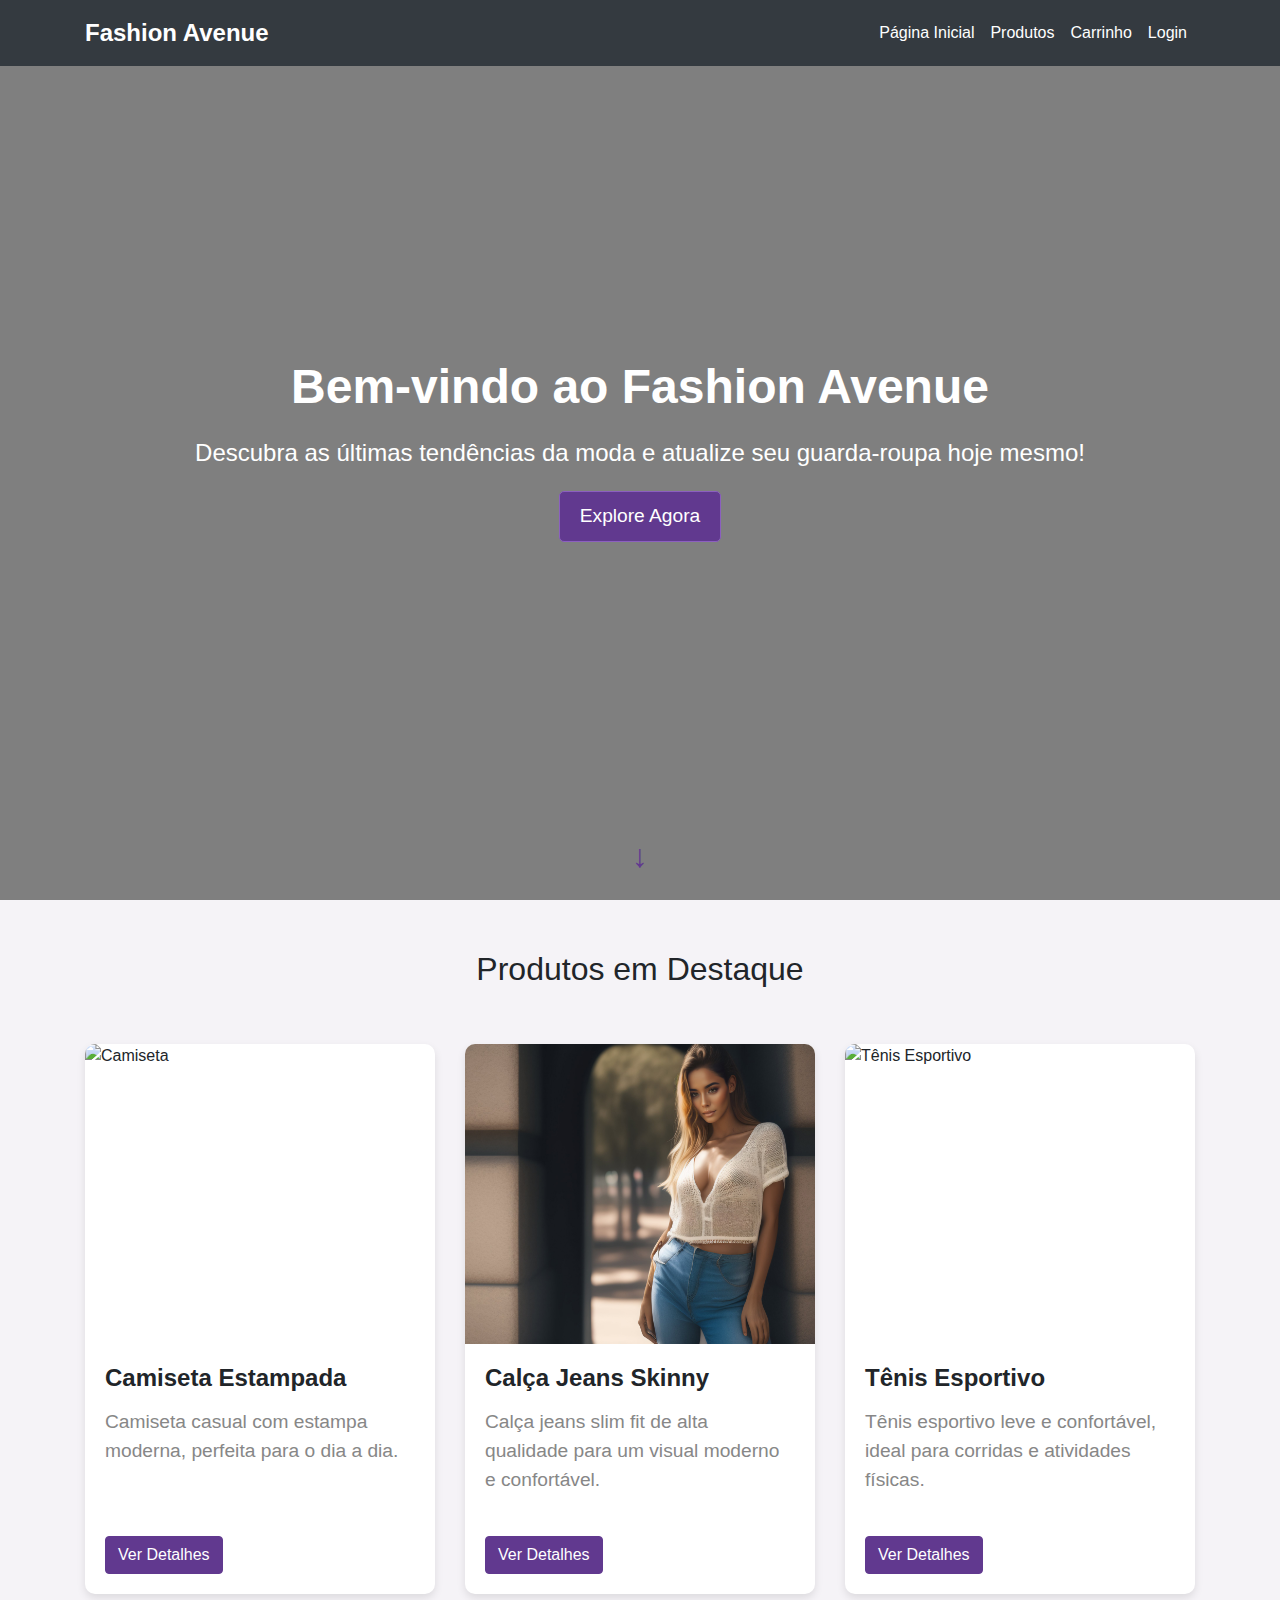
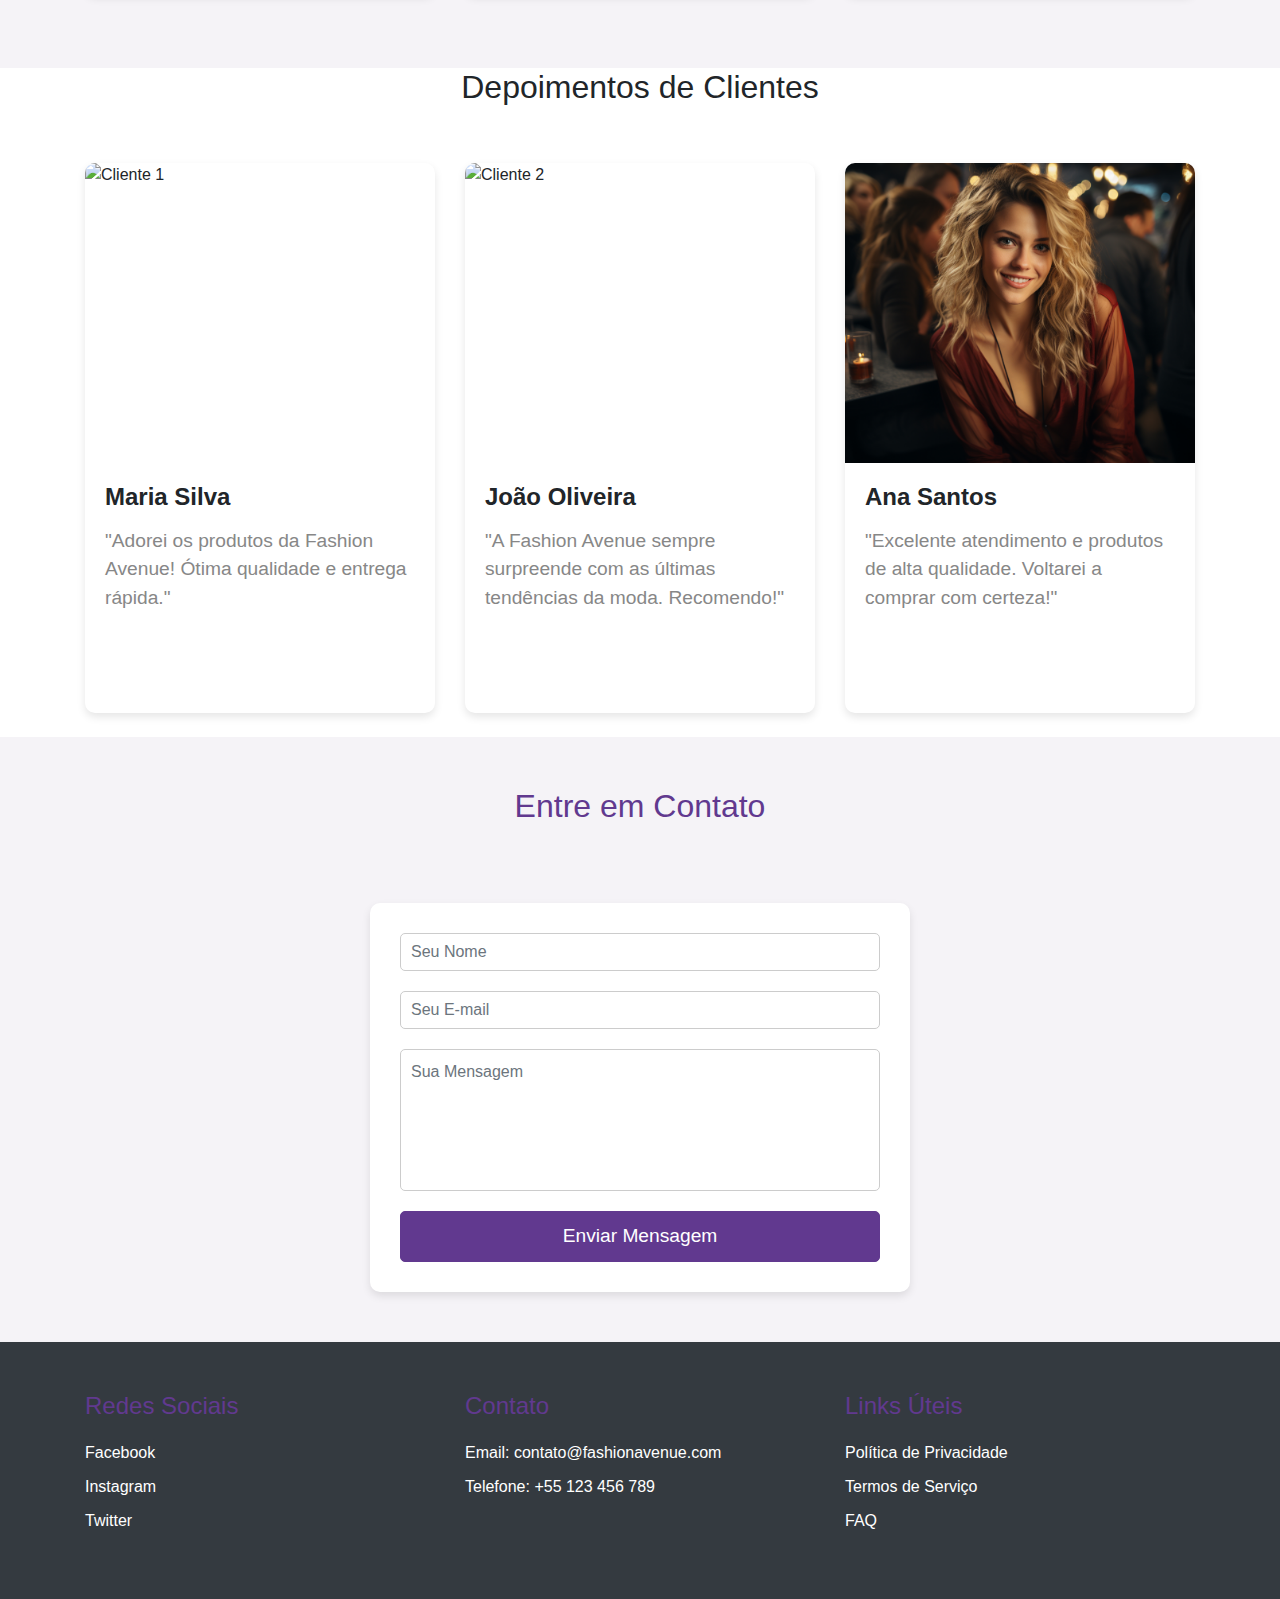
==== commit a872aafb: "change ideia , create fashion avenue" ====
--- a/index.html
+++ b/index.html
@@ -1,733 +1,210 @@
 <!DOCTYPE html>
-<html lang="en">
+<html lang="pt">
 
 <head>
     <meta charset="UTF-8">
     <meta name="viewport" content="width=device-width, initial-scale=1.0">
-    <meta http-equiv="X-UA-Compatible" content="ie=edge">
-    <title>Otaku Verse - Homepage</title>
-    <!-- Google Font -->
-    <link href="https://fonts.googleapis.com/css2?family=Oswald:wght@300;400;500;600;700&display=swap" rel="stylesheet">
-    <link href="https://fonts.googleapis.com/css2?family=Mulish:wght@300;400;500;600;700;800;900&display=swap"
-        rel="stylesheet">
-
-    <!-- Css Styles -->
-    <link rel="shortcut icon" href="/img/favicon.ico" type="image/x-icon">
-    <link href="https://cdn.jsdelivr.net/npm/bootstrap@5.3.3/dist/css/bootstrap.min.css" rel="stylesheet"
-        integrity="sha384-QWTKZyjpPEjISv5WaRU9OFeRpok6YctnYmDr5pNlyT2bRjXh0JMhjY6hW+ALEwIH" crossorigin="anonymous">
-    <link rel="stylesheet" href="css/font-awesome.min.css" type="text/css">
-    <link rel="stylesheet" href="css/elegant-icons.css" type="text/css">
-    <link rel="stylesheet" href="css/plyr.css" type="text/css">
-    <link rel="stylesheet" href="css/nice-select.css" type="text/css">
-    <link rel="stylesheet" href="css/owl.carousel.min.css" type="text/css">
-    <link rel="stylesheet" href="css/slicknav.min.css" type="text/css">
-    <link rel="stylesheet" href="css/style.css" type="text/css">
+    <title>Fashion Avenue</title>
+    <link rel="stylesheet" href="https://stackpath.bootstrapcdn.com/bootstrap/4.5.2/css/bootstrap.min.css">
+    <link rel="stylesheet" href="/assets/css/index.css">
 </head>
 
 <body>
-    <!-- Page Preloder -->
-    <div id="preloder">
-        <div class="loader"></div>
-    </div>
-
-    <!-- Header Section Begin -->
-    <header class="header">
-        <div class="container">
-            <div class="row">
-                <div class="col-lg-2">
-                    <div class="header__logo">
-                        <a href="./index.html">
-                            <img src="img/logo.png" alt="">
-                        </a>
-                    </div>
-                </div>
-                <div class="col-lg-8">
-                    <div class="header__nav">
-                        <nav class="header__menu mobile-menu">
-                            <ul>
-                                <li class="active"><a href="./index.html">Homepage</a></li>
-                                <li><a href="./categories.html">Categories <span class="arrow_carrot-down"></span></a>
-                                    <ul class="dropdown">
-                                        <li><a href="./categories.html">Categories</a></li>
-                                        <li><a href="./anime-details.html">Anime Details</a></li>
-                                        <li><a href="./anime-watching.html">Anime Watching</a></li>
-                                        <li><a href="./blog-details.html">Blog Details</a></li>
-                                        <li><a href="./signup.html">Sign Up</a></li>
-                                        <li><a href="./login.html">Login</a></li>
-                                    </ul>
-                                </li>
-                                <li><a href="./blog.html">Our Blog</a></li>
-                                <li><a href="#">Contacts</a></li>
-                            </ul>
-                        </nav>
-                    </div>
-                </div>
-                <div class="col-lg-2">
-                    <div class="header__right">
-                        <a href="#" class="text-decoration-none "><span class="icon_search"></span></a>
-                        <a href="./login.html" class="text-decoration-none "><span class="icon_profile"></span></a>
-                    </div>
-                </div>
-            </div>
-            <div id="mobile-menu-wrap"></div>
+    <!-- Cabeçalho -->
+    <header class="custom-header navbar navbar-expand-lg navbar-dark bg-dark">
+        <div class="container">
+            <!-- Logotipo -->
+            <a class="navbar-brand" href="/index.html">Fashion Avenue</a>
+            <!-- Botão de alternância para dispositivos móveis -->
+            <button class="navbar-toggler" type="button" data-toggle="collapse" data-target="#navbarSupportedContent"
+                aria-controls="navbarSupportedContent" aria-expanded="false" aria-label="Toggle navigation">
+                <span class="navbar-toggler-icon"></span>
+            </button>
+            <!-- Links do menu -->
+            <div class="collapse navbar-collapse" id="navbarSupportedContent">
+                <ul class="navbar-nav ml-auto">
+                    <li class="nav-item active">
+                        <a class="nav-link" href="/index.html">Página Inicial</a>
+                    </li>
+                    <li class="nav-item">
+                        <a class="nav-link" href="/assets/pages/products.html">Produtos</a>
+                    </li>
+                    <li class="nav-item">
+                        <a class="nav-link" href="/assets/pages/carrinho.html">Carrinho</a>
+                    </li>
+                    <li class="nav-item">
+                        <a class="nav-link" href="#">Login</a>
+                    </li>
+                </ul>
+            </div>
         </div>
     </header>
-    <!-- Header End -->
-
-    <!-- Hero Section Begin -->
-    <section class="hero">
-        <div class="container">
-            <div class="hero__slider owl-carousel">
-                <div class="hero__items set-bg" data-setbg="img/hero/hero-1.jpg">
-                    <div class="row">
-                        <div class="col-lg-6">
-                            <div class="hero__text">
-                                <div class="label">Adventure</div>
-                                <h2>Fate / Stay Night: Unlimited Blade Works</h2>
-                                <p>After 30 days of travel across the world...</p>
-                                <a href="#"><span>Watch Now</span> <i class="fa fa-angle-right"></i></a>
-                            </div>
-                        </div>
-                    </div>
-                </div>
-                <div class="hero__items set-bg" data-setbg="img/hero/hero-1.jpg">
-                    <div class="row">
-                        <div class="col-lg-6">
-                            <div class="hero__text">
-                                <div class="label">Adventure</div>
-                                <h2>Fate / Stay Night: Unlimited Blade Works</h2>
-                                <p>After 30 days of travel across the world...</p>
-                                <a href="#"><span>Watch Now</span> <i class="fa fa-angle-right"></i></a>
-                            </div>
-                        </div>
-                    </div>
-                </div>
-                <div class="hero__items set-bg" data-setbg="img/hero/hero-1.jpg">
-                    <div class="row">
-                        <div class="col-lg-6">
-                            <div class="hero__text">
-                                <div class="label">Adventure</div>
-                                <h2>Fate / Stay Night: Unlimited Blade Works</h2>
-                                <p>After 30 days of travel across the world...</p>
-                                <a href="#"><span>Watch Now</span> <i class="fa fa-angle-right"></i></a>
-                            </div>
-                        </div>
-                    </div>
-                </div>
-            </div>
-        </div>
-    </section>
-    <!-- Hero Section End -->
-
-    <!-- Product Section Begin -->
-    <section class="product spad">
-        <div class="container">
-            <div class="row">
-                <div class="col-lg-8">
-                    <div class="trending__product">
-                        <div class="row">
-                            <div class="col-lg-8 col-md-8 col-sm-8">
-                                <div class="section-title">
-                                    <h4>Trending Now</h4>
-                                </div>
-                            </div>
-                            <div class="col-lg-4 col-md-4 col-sm-4">
-                                <div class="btn__all">
-                                    <a href="#" class="primary-btn">View All <span class="arrow_right"></span></a>
-                                </div>
-                            </div>
-                        </div>
-                        <div class="row">
-                            <div class="col-lg-4 col-md-6 col-sm-6">
-                                <div class="product__item">
-                                    <div class="product__item__pic set-bg" data-setbg="img/trending/trend-1.jpg">
-                                        <div class="ep">18 / 18</div>
-                                        <div class="comment"><i class="fa fa-comments"></i> 11</div>
-                                        <div class="view"><i class="fa fa-eye"></i> 9141</div>
-                                    </div>
-                                    <div class="product__item__text">
-                                        <ul>
-                                            <li>Active</li>
-                                            <li>Movie</li>
-                                        </ul>
-                                        <h5><a href="#">The Seven Deadly Sins: Wrath of the Gods</a></h5>
-                                    </div>
-                                </div>
-                            </div>
-                            <div class="col-lg-4 col-md-6 col-sm-6">
-                                <div class="product__item">
-                                    <div class="product__item__pic set-bg" data-setbg="img/trending/trend-2.jpg">
-                                        <div class="ep">18 / 18</div>
-                                        <div class="comment"><i class="fa fa-comments"></i> 11</div>
-                                        <div class="view"><i class="fa fa-eye"></i> 9141</div>
-                                    </div>
-                                    <div class="product__item__text">
-                                        <ul>
-                                            <li>Active</li>
-                                            <li>Movie</li>
-                                        </ul>
-                                        <h5><a href="#">Gintama Movie 2: Kanketsu-hen - Yorozuya yo Eien</a></h5>
-                                    </div>
-                                </div>
-                            </div>
-                            <div class="col-lg-4 col-md-6 col-sm-6">
-                                <div class="product__item">
-                                    <div class="product__item__pic set-bg" data-setbg="img/trending/trend-3.jpg">
-                                        <div class="ep">18 / 18</div>
-                                        <div class="comment"><i class="fa fa-comments"></i> 11</div>
-                                        <div class="view"><i class="fa fa-eye"></i> 9141</div>
-                                    </div>
-                                    <div class="product__item__text">
-                                        <ul>
-                                            <li>Active</li>
-                                            <li>Movie</li>
-                                        </ul>
-                                        <h5><a href="#">Shingeki no Kyojin Season 3 Part 2</a></h5>
-                                    </div>
-                                </div>
-                            </div>
-                            <div class="col-lg-4 col-md-6 col-sm-6">
-                                <div class="product__item">
-                                    <div class="product__item__pic set-bg" data-setbg="img/trending/trend-4.jpg">
-                                        <div class="ep">18 / 18</div>
-                                        <div class="comment"><i class="fa fa-comments"></i> 11</div>
-                                        <div class="view"><i class="fa fa-eye"></i> 9141</div>
-                                    </div>
-                                    <div class="product__item__text">
-                                        <ul>
-                                            <li>Active</li>
-                                            <li>Movie</li>
-                                        </ul>
-                                        <h5><a href="#">Fullmetal Alchemist: Brotherhood</a></h5>
-                                    </div>
-                                </div>
-                            </div>
-                            <div class="col-lg-4 col-md-6 col-sm-6">
-                                <div class="product__item">
-                                    <div class="product__item__pic set-bg" data-setbg="img/trending/trend-5.jpg">
-                                        <div class="ep">18 / 18</div>
-                                        <div class="comment"><i class="fa fa-comments"></i> 11</div>
-                                        <div class="view"><i class="fa fa-eye"></i> 9141</div>
-                                    </div>
-                                    <div class="product__item__text">
-                                        <ul>
-                                            <li>Active</li>
-                                            <li>Movie</li>
-                                        </ul>
-                                        <h5><a href="#">Shiratorizawa Gakuen Koukou</a></h5>
-                                    </div>
-                                </div>
-                            </div>
-                            <div class="col-lg-4 col-md-6 col-sm-6">
-                                <div class="product__item">
-                                    <div class="product__item__pic set-bg" data-setbg="img/trending/trend-6.jpg">
-                                        <div class="ep">18 / 18</div>
-                                        <div class="comment"><i class="fa fa-comments"></i> 11</div>
-                                        <div class="view"><i class="fa fa-eye"></i> 9141</div>
-                                    </div>
-                                    <div class="product__item__text">
-                                        <ul>
-                                            <li>Active</li>
-                                            <li>Movie</li>
-                                        </ul>
-                                        <h5><a href="#">Code Geass: Hangyaku no Lelouch R2</a></h5>
-                                    </div>
-                                </div>
-                            </div>
-                        </div>
-                    </div>
-                    <div class="popular__product">
-                        <div class="row">
-                            <div class="col-lg-8 col-md-8 col-sm-8">
-                                <div class="section-title">
-                                    <h4>Popular Shows</h4>
-                                </div>
-                            </div>
-                            <div class="col-lg-4 col-md-4 col-sm-4">
-                                <div class="btn__all">
-                                    <a href="#" class="primary-btn">View All <span class="arrow_right"></span></a>
-                                </div>
-                            </div>
-                        </div>
-                        <div class="row">
-                            <div class="col-lg-4 col-md-6 col-sm-6">
-                                <div class="product__item">
-                                    <div class="product__item__pic set-bg" data-setbg="img/popular/popular-1.jpg">
-                                        <div class="ep">18 / 18</div>
-                                        <div class="comment"><i class="fa fa-comments"></i> 11</div>
-                                        <div class="view"><i class="fa fa-eye"></i> 9141</div>
-                                    </div>
-                                    <div class="product__item__text">
-                                        <ul>
-                                            <li>Active</li>
-                                            <li>Movie</li>
-                                        </ul>
-                                        <h5><a href="#">Sen to Chihiro no Kamikakushi</a></h5>
-                                    </div>
-                                </div>
-                            </div>
-                            <div class="col-lg-4 col-md-6 col-sm-6">
-                                <div class="product__item">
-                                    <div class="product__item__pic set-bg" data-setbg="img/popular/popular-2.jpg">
-                                        <div class="ep">18 / 18</div>
-                                        <div class="comment"><i class="fa fa-comments"></i> 11</div>
-                                        <div class="view"><i class="fa fa-eye"></i> 9141</div>
-                                    </div>
-                                    <div class="product__item__text">
-                                        <ul>
-                                            <li>Active</li>
-                                            <li>Movie</li>
-                                        </ul>
-                                        <h5><a href="#">Kizumonogatari III: Reiket su-hen</a></h5>
-                                    </div>
-                                </div>
-                            </div>
-                            <div class="col-lg-4 col-md-6 col-sm-6">
-                                <div class="product__item">
-                                    <div class="product__item__pic set-bg" data-setbg="img/popular/popular-3.jpg">
-                                        <div class="ep">18 / 18</div>
-                                        <div class="comment"><i class="fa fa-comments"></i> 11</div>
-                                        <div class="view"><i class="fa fa-eye"></i> 9141</div>
-                                    </div>
-                                    <div class="product__item__text">
-                                        <ul>
-                                            <li>Active</li>
-                                            <li>Movie</li>
-                                        </ul>
-                                        <h5><a href="#">Shirogane Tamashii hen Kouhan sen</a></h5>
-                                    </div>
-                                </div>
-                            </div>
-                            <div class="col-lg-4 col-md-6 col-sm-6">
-                                <div class="product__item">
-                                    <div class="product__item__pic set-bg" data-setbg="img/popular/popular-4.jpg">
-                                        <div class="ep">18 / 18</div>
-                                        <div class="comment"><i class="fa fa-comments"></i> 11</div>
-                                        <div class="view"><i class="fa fa-eye"></i> 9141</div>
-                                    </div>
-                                    <div class="product__item__text">
-                                        <ul>
-                                            <li>Active</li>
-                                            <li>Movie</li>
-                                        </ul>
-                                        <h5><a href="#">Rurouni Kenshin: Meiji Kenkaku Romantan</a></h5>
-                                    </div>
-                                </div>
-                            </div>
-                            <div class="col-lg-4 col-md-6 col-sm-6">
-                                <div class="product__item">
-                                    <div class="product__item__pic set-bg" data-setbg="img/popular/popular-5.jpg">
-                                        <div class="ep">18 / 18</div>
-                                        <div class="comment"><i class="fa fa-comments"></i> 11</div>
-                                        <div class="view"><i class="fa fa-eye"></i> 9141</div>
-                                    </div>
-                                    <div class="product__item__text">
-                                        <ul>
-                                            <li>Active</li>
-                                            <li>Movie</li>
-                                        </ul>
-                                        <h5><a href="#">Mushishi Zoku Shou 2nd Season</a></h5>
-                                    </div>
-                                </div>
-                            </div>
-                            <div class="col-lg-4 col-md-6 col-sm-6">
-                                <div class="product__item">
-                                    <div class="product__item__pic set-bg" data-setbg="img/popular/popular-6.jpg">
-                                        <div class="ep">18 / 18</div>
-                                        <div class="comment"><i class="fa fa-comments"></i> 11</div>
-                                        <div class="view"><i class="fa fa-eye"></i> 9141</div>
-                                    </div>
-                                    <div class="product__item__text">
-                                        <ul>
-                                            <li>Active</li>
-                                            <li>Movie</li>
-                                        </ul>
-                                        <h5><a href="#">Monogatari Series: Second Season</a></h5>
-                                    </div>
-                                </div>
-                            </div>
-                        </div>
-                    </div>
-                    <div class="recent__product">
-                        <div class="row">
-                            <div class="col-lg-8 col-md-8 col-sm-8">
-                                <div class="section-title">
-                                    <h4>Recently Added Shows</h4>
-                                </div>
-                            </div>
-                            <div class="col-lg-4 col-md-4 col-sm-4">
-                                <div class="btn__all">
-                                    <a href="#" class="primary-btn">View All <span class="arrow_right"></span></a>
-                                </div>
-                            </div>
-                        </div>
-                        <div class="row">
-                            <div class="col-lg-4 col-md-6 col-sm-6">
-                                <div class="product__item">
-                                    <div class="product__item__pic set-bg" data-setbg="img/recent/recent-1.jpg">
-                                        <div class="ep">18 / 18</div>
-                                        <div class="comment"><i class="fa fa-comments"></i> 11</div>
-                                        <div class="view"><i class="fa fa-eye"></i> 9141</div>
-                                    </div>
-                                    <div class="product__item__text">
-                                        <ul>
-                                            <li>Active</li>
-                                            <li>Movie</li>
-                                        </ul>
-                                        <h5><a href="#">Great Teacher Onizuka</a></h5>
-                                    </div>
-                                </div>
-                            </div>
-                            <div class="col-lg-4 col-md-6 col-sm-6">
-                                <div class="product__item">
-                                    <div class="product__item__pic set-bg" data-setbg="img/recent/recent-2.jpg">
-                                        <div class="ep">18 / 18</div>
-                                        <div class="comment"><i class="fa fa-comments"></i> 11</div>
-                                        <div class="view"><i class="fa fa-eye"></i> 9141</div>
-                                    </div>
-                                    <div class="product__item__text">
-                                        <ul>
-                                            <li>Active</li>
-                                            <li>Movie</li>
-                                        </ul>
-                                        <h5><a href="#">Fate/stay night Movie: Heaven's Feel - II. Lost</a></h5>
-                                    </div>
-                                </div>
-                            </div>
-                            <div class="col-lg-4 col-md-6 col-sm-6">
-                                <div class="product__item">
-                                    <div class="product__item__pic set-bg" data-setbg="img/recent/recent-3.jpg">
-                                        <div class="ep">18 / 18</div>
-                                        <div class="comment"><i class="fa fa-comments"></i> 11</div>
-                                        <div class="view"><i class="fa fa-eye"></i> 9141</div>
-                                    </div>
-                                    <div class="product__item__text">
-                                        <ul>
-                                            <li>Active</li>
-                                            <li>Movie</li>
-                                        </ul>
-                                        <h5><a href="#">Mushishi Zoku Shou: Suzu no Shizuku</a></h5>
-                                    </div>
-                                </div>
-                            </div>
-                            <div class="col-lg-4 col-md-6 col-sm-6">
-                                <div class="product__item">
-                                    <div class="product__item__pic set-bg" data-setbg="img/recent/recent-4.jpg">
-                                        <div class="ep">18 / 18</div>
-                                        <div class="comment"><i class="fa fa-comments"></i> 11</div>
-                                        <div class="view"><i class="fa fa-eye"></i> 9141</div>
-                                    </div>
-                                    <div class="product__item__text">
-                                        <ul>
-                                            <li>Active</li>
-                                            <li>Movie</li>
-                                        </ul>
-                                        <h5><a href="#">Fate/Zero 2nd Season</a></h5>
-                                    </div>
-                                </div>
-                            </div>
-                            <div class="col-lg-4 col-md-6 col-sm-6">
-                                <div class="product__item">
-                                    <div class="product__item__pic set-bg" data-setbg="img/recent/recent-5.jpg">
-                                        <div class="ep">18 / 18</div>
-                                        <div class="comment"><i class="fa fa-comments"></i> 11</div>
-                                        <div class="view"><i class="fa fa-eye"></i> 9141</div>
-                                    </div>
-                                    <div class="product__item__text">
-                                        <ul>
-                                            <li>Active</li>
-                                            <li>Movie</li>
-                                        </ul>
-                                        <h5><a href="#">Kizumonogatari II: Nekket su-hen</a></h5>
-                                    </div>
-                                </div>
-                            </div>
-                            <div class="col-lg-4 col-md-6 col-sm-6">
-                                <div class="product__item">
-                                    <div class="product__item__pic set-bg" data-setbg="img/recent/recent-6.jpg">
-                                        <div class="ep">18 / 18</div>
-                                        <div class="comment"><i class="fa fa-comments"></i> 11</div>
-                                        <div class="view"><i class="fa fa-eye"></i> 9141</div>
-                                    </div>
-                                    <div class="product__item__text">
-                                        <ul>
-                                            <li>Active</li>
-                                            <li>Movie</li>
-                                        </ul>
-                                        <h5><a href="#">The Seven Deadly Sins: Wrath of the Gods</a></h5>
-                                    </div>
-                                </div>
-                            </div>
-                        </div>
-                    </div>
-                    <div class="live__product">
-                        <div class="row">
-                            <div class="col-lg-8 col-md-8 col-sm-8">
-                                <div class="section-title">
-                                    <h4>Live Action</h4>
-                                </div>
-                            </div>
-                            <div class="col-lg-4 col-md-4 col-sm-4">
-                                <div class="btn__all">
-                                    <a href="#" class="primary-btn">View All <span class="arrow_right"></span></a>
-                                </div>
-                            </div>
-                        </div>
-                        <div class="row">
-                            <div class="col-lg-4 col-md-6 col-sm-6">
-                                <div class="product__item">
-                                    <div class="product__item__pic set-bg" data-setbg="img/live/live-1.jpg">
-                                        <div class="ep">18 / 18</div>
-                                        <div class="comment"><i class="fa fa-comments"></i> 11</div>
-                                        <div class="view"><i class="fa fa-eye"></i> 9141</div>
-                                    </div>
-                                    <div class="product__item__text">
-                                        <ul>
-                                            <li>Active</li>
-                                            <li>Movie</li>
-                                        </ul>
-                                        <h5><a href="#">Shouwa Genroku Rakugo Shinjuu</a></h5>
-                                    </div>
-                                </div>
-                            </div>
-                            <div class="col-lg-4 col-md-6 col-sm-6">
-                                <div class="product__item">
-                                    <div class="product__item__pic set-bg" data-setbg="img/live/live-2.jpg">
-                                        <div class="ep">18 / 18</div>
-                                        <div class="comment"><i class="fa fa-comments"></i> 11</div>
-                                        <div class="view"><i class="fa fa-eye"></i> 9141</div>
-                                    </div>
-                                    <div class="product__item__text">
-                                        <ul>
-                                            <li>Active</li>
-                                            <li>Movie</li>
-                                        </ul>
-                                        <h5><a href="#">Mushishi Zoku Shou 2nd Season</a></h5>
-                                    </div>
-                                </div>
-                            </div>
-                            <div class="col-lg-4 col-md-6 col-sm-6">
-                                <div class="product__item">
-                                    <div class="product__item__pic set-bg" data-setbg="img/live/live-3.jpg">
-                                        <div class="ep">18 / 18</div>
-                                        <div class="comment"><i class="fa fa-comments"></i> 11</div>
-                                        <div class="view"><i class="fa fa-eye"></i> 9141</div>
-                                    </div>
-                                    <div class="product__item__text">
-                                        <ul>
-                                            <li>Active</li>
-                                            <li>Movie</li>
-                                        </ul>
-                                        <h5><a href="#">Mushishi Zoku Shou: Suzu no Shizuku</a></h5>
-                                    </div>
-                                </div>
-                            </div>
-                            <div class="col-lg-4 col-md-6 col-sm-6">
-                                <div class="product__item">
-                                    <div class="product__item__pic set-bg" data-setbg="img/live/live-4.jpg">
-                                        <div class="ep">18 / 18</div>
-                                        <div class="comment"><i class="fa fa-comments"></i> 11</div>
-                                        <div class="view"><i class="fa fa-eye"></i> 9141</div>
-                                    </div>
-                                    <div class="product__item__text">
-                                        <ul>
-                                            <li>Active</li>
-                                            <li>Movie</li>
-                                        </ul>
-                                        <h5><a href="#">The Seven Deadly Sins: Wrath of the Gods</a></h5>
-                                    </div>
-                                </div>
-                            </div>
-                            <div class="col-lg-4 col-md-6 col-sm-6">
-                                <div class="product__item">
-                                    <div class="product__item__pic set-bg" data-setbg="img/live/live-5.jpg">
-                                        <div class="ep">18 / 18</div>
-                                        <div class="comment"><i class="fa fa-comments"></i> 11</div>
-                                        <div class="view"><i class="fa fa-eye"></i> 9141</div>
-                                    </div>
-                                    <div class="product__item__text">
-                                        <ul>
-                                            <li>Active</li>
-                                            <li>Movie</li>
-                                        </ul>
-                                        <h5><a href="#">Fate/stay night Movie: Heaven's Feel - II. Lost</a></h5>
-                                    </div>
-                                </div>
-                            </div>
-                            <div class="col-lg-4 col-md-6 col-sm-6">
-                                <div class="product__item">
-                                    <div class="product__item__pic set-bg" data-setbg="img/live/live-6.jpg">
-                                        <div class="ep">18 / 18</div>
-                                        <div class="comment"><i class="fa fa-comments"></i> 11</div>
-                                        <div class="view"><i class="fa fa-eye"></i> 9141</div>
-                                    </div>
-                                    <div class="product__item__text">
-                                        <ul>
-                                            <li>Active</li>
-                                            <li>Movie</li>
-                                        </ul>
-                                        <h5><a href="#">Kizumonogatari II: Nekketsu-hen</a></h5>
-                                    </div>
-                                </div>
-                            </div>
-                        </div>
-                    </div>
-                </div>
-                <div class="col-lg-4 col-md-6 col-sm-8">
-                    <div class="product__sidebar">
-                        <div class="product__sidebar__view">
-                            <div class="section-title">
-                                <h5>Top Views</h5>
-                            </div>
-                            <ul class="filter__controls">
-                                <li class="active" data-filter="*">Day</li>
-                                <li data-filter=".week">Week</li>
-                                <li data-filter=".month">Month</li>
-                                <li data-filter=".years">Years</li>
-                            </ul>
-                            <div class="filter__gallery">
-                                <div class="product__sidebar__view__item set-bg mix day years"
-                                    data-setbg="img/sidebar/tv-1.jpg">
-                                    <div class="ep">18 / ?</div>
-                                    <div class="view"><i class="fa fa-eye"></i> 9141</div>
-                                    <h5><a href="#">Boruto: Naruto next generations</a></h5>
-                                </div>
-                                <div class="product__sidebar__view__item set-bg mix month week"
-                                    data-setbg="img/sidebar/tv-2.jpg">
-                                    <div class="ep">18 / ?</div>
-                                    <div class="view"><i class="fa fa-eye"></i> 9141</div>
-                                    <h5><a href="#">The Seven Deadly Sins: Wrath of the Gods</a></h5>
-                                </div>
-                                <div class="product__sidebar__view__item set-bg mix week years"
-                                    data-setbg="img/sidebar/tv-3.jpg">
-                                    <div class="ep">18 / ?</div>
-                                    <div class="view"><i class="fa fa-eye"></i> 9141</div>
-                                    <h5><a href="#">Sword art online alicization war of underworld</a></h5>
-                                </div>
-                                <div class="product__sidebar__view__item set-bg mix years month"
-                                    data-setbg="img/sidebar/tv-4.jpg">
-                                    <div class="ep">18 / ?</div>
-                                    <div class="view"><i class="fa fa-eye"></i> 9141</div>
-                                    <h5><a href="#">Fate/stay night: Heaven's Feel I. presage flower</a></h5>
-                                </div>
-                                <div class="product__sidebar__view__item set-bg mix day"
-                                    data-setbg="img/sidebar/tv-5.jpg">
-                                    <div class="ep">18 / ?</div>
-                                    <div class="view"><i class="fa fa-eye"></i> 9141</div>
-                                    <h5><a href="#">Fate stay night unlimited blade works</a></h5>
-                                </div>
-                            </div>
-                        </div>
-                        <div class="product__sidebar__comment">
-                            <div class="section-title">
-                                <h5>New Comment</h5>
-                            </div>
-                            <div class="product__sidebar__comment__item">
-                                <div class="product__sidebar__comment__item__pic">
-                                    <img src="img/sidebar/comment-1.jpg" alt="">
-                                </div>
-                                <div class="product__sidebar__comment__item__text">
-                                    <ul>
-                                        <li>Active</li>
-                                        <li>Movie</li>
-                                    </ul>
-                                    <h5><a href="#">The Seven Deadly Sins: Wrath of the Gods</a></h5>
-                                    <span><i class="fa fa-eye"></i> 19.141 Viewes</span>
-                                </div>
-                            </div>
-                            <div class="product__sidebar__comment__item">
-                                <div class="product__sidebar__comment__item__pic">
-                                    <img src="img/sidebar/comment-2.jpg" alt="">
-                                </div>
-                                <div class="product__sidebar__comment__item__text">
-                                    <ul>
-                                        <li>Active</li>
-                                        <li>Movie</li>
-                                    </ul>
-                                    <h5><a href="#">Shirogane Tamashii hen Kouhan sen</a></h5>
-                                    <span><i class="fa fa-eye"></i> 19.141 Viewes</span>
-                                </div>
-                            </div>
-                            <div class="product__sidebar__comment__item">
-                                <div class="product__sidebar__comment__item__pic">
-                                    <img src="img/sidebar/comment-3.jpg" alt="">
-                                </div>
-                                <div class="product__sidebar__comment__item__text">
-                                    <ul>
-                                        <li>Active</li>
-                                        <li>Movie</li>
-                                    </ul>
-                                    <h5><a href="#">Kizumonogatari III: Reiket su-hen</a></h5>
-                                    <span><i class="fa fa-eye"></i> 19.141 Viewes</span>
-                                </div>
-                            </div>
-                            <div class="product__sidebar__comment__item">
-                                <div class="product__sidebar__comment__item__pic">
-                                    <img src="img/sidebar/comment-4.jpg" alt="">
-                                </div>
-                                <div class="product__sidebar__comment__item__text">
-                                    <ul>
-                                        <li>Active</li>
-                                        <li>Movie</li>
-                                    </ul>
-                                    <h5><a href="#">Monogatari Series: Second Season</a></h5>
-                                    <span><i class="fa fa-eye"></i> 19.141 Viewes</span>
-                                </div>
-                            </div>
-                        </div>
-                    </div>
-                </div>
-            </div>
-        </div>
-    </section>
-    <!-- Product Section End -->
-
-    <!-- Footer Section Begin -->
+
+    <!-- Banner Principal -->
+    <section class="banner">
+        <div class="banner-overlay"></div>
+        <div class="container banner-content">
+            <div class="row">
+                <div class="col-lg-12">
+                    <h1>Bem-vindo ao Fashion Avenue</h1>
+                    <p>Descubra as últimas tendências da moda e atualize seu guarda-roupa hoje mesmo!</p>
+                    <a href="#" class="btn btn-primary">Explore Agora</a>
+                </div>
+            </div>
+        </div>
+        <div class="scroll-down">
+            <span>&darr;</span>
+        </div>
+    </section>
+    <!-- Seção de Produtos em Destaque -->
+    <section class="featured-products">
+        <div class="container">
+            <div class="row">
+                <div class="col-lg-12 text-center mb-5">
+                    <h2>Produtos em Destaque</h2>
+                </div>
+            </div>
+            <div class="row">
+                <div class="col-md-4 mb-4">
+                    <div class="card">
+                        <img src="/assets/images/produto1.jpg" class="card-img-top" alt="Camiseta">
+                        <div class="card-body">
+                            <h5 class="card-title">Camiseta Estampada</h5>
+                            <p class="card-text">Camiseta casual com estampa moderna, perfeita para o dia a dia.</p>
+                            <a href="#" class="btn btn-primary-card">Ver Detalhes</a>
+                        </div>
+                    </div>
+                </div>
+                <div class="col-md-4 mb-4">
+                    <div class="card">
+                        <img src="/assets/images/produto2.jpg" class="card-img-top" alt="Calça Jeans">
+                        <div class="card-body">
+                            <h5 class="card-title">Calça Jeans Skinny</h5>
+                            <p class="card-text">Calça jeans slim fit de alta qualidade para um visual moderno e
+                                confortável.</p>
+                            <a href="#" class="btn btn-primary-card">Ver Detalhes</a>
+                        </div>
+                    </div>
+                </div>
+                <div class="col-md-4 mb-4">
+                    <div class="card">
+                        <img src="/assets/images/produto3.jpg" class="card-img-top" alt="Tênis Esportivo">
+                        <div class="card-body">
+                            <h5 class="card-title">Tênis Esportivo</h5>
+                            <p class="card-text">Tênis esportivo leve e confortável, ideal para corridas e atividades
+                                físicas.</p>
+                            <a href="#" class="btn btn-primary-card">Ver Detalhes</a>
+                        </div>
+                    </div>
+                </div>
+            </div>
+        </div>
+    </section>
+    <!-- Seção de Depoimentos -->
+    <section class="testimonials">
+        <div class="container">
+            <div class="row">
+                <div class="col-lg-12 text-center mb-5">
+                    <h2>Depoimentos de Clientes</h2>
+                </div>
+            </div>
+            <div class="row">
+                <div class="col-md-4 mb-4">
+                    <div class="card">
+                        <img src="/assets/images/cliente1.jpg" class="card-img-top" alt="Cliente 1">
+                        <div class="card-body">
+                            <h5 class="card-title">Maria Silva</h5>
+                            <p class="card-text">"Adorei os produtos da Fashion Avenue! Ótima qualidade e entrega
+                                rápida."</p>
+                        </div>
+                    </div>
+                </div>
+                <div class="col-md-4 mb-4">
+                    <div class="card">
+                        <img src="/assets/images/cliente2.jpg" class="card-img-top" alt="Cliente 2">
+                        <div class="card-body">
+                            <h5 class="card-title">João Oliveira</h5>
+                            <p class="card-text">"A Fashion Avenue sempre surpreende com as últimas tendências da moda.
+                                Recomendo!"</p>
+                        </div>
+                    </div>
+                </div>
+                <div class="col-md-4 mb-4">
+                    <div class="card">
+                        <img src="/assets/images/cliente3.jpg" class="card-img-top" alt="Cliente 3">
+                        <div class="card-body">
+                            <h5 class="card-title">Ana Santos</h5>
+                            <p class="card-text">"Excelente atendimento e produtos de alta qualidade. Voltarei a comprar
+                                com certeza!"</p>
+                        </div>
+                    </div>
+                </div>
+            </div>
+        </div>
+    </section>
+    <!-- Seção de Contato -->
+    <section class="contact">
+        <div class="container">
+            <div class="row">
+                <div class="col-lg-12 text-center mb-5">
+                    <h2>Entre em Contato</h2>
+                </div>
+            </div>
+            <div class="row">
+                <div class="col-md-6 mx-auto">
+                    <form>
+                        <div class="form-group">
+                            <input type="text" class="form-control" placeholder="Seu Nome">
+                        </div>
+                        <div class="form-group">
+                            <input type="email" class="form-control" placeholder="Seu E-mail">
+                        </div>
+                        <div class="form-group">
+                            <textarea class="form-control" rows="5" placeholder="Sua Mensagem"></textarea>
+                        </div>
+                        <button type="submit" class="btn btn-primary btn-block">Enviar Mensagem</button>
+                    </form>
+                </div>
+            </div>
+        </div>
+    </section>
+    <!-- Rodapé -->
     <footer class="footer">
-        <div class="page-up">
-            <a href="#" id="scrollToTopButton"><span class="arrow_carrot-up"></span></a>
-        </div>
-        <div class="">
-            <div class="row">
-                <div class="col-lg-6">
-                    <div class="footer__nav">
-                        <ul>
-                            <li class="active"><a href="./index.html">Homepage</a></li>
-                            <li><a href="./categories.html">Categories</a></li>
-                            <li><a href="./blog.html">Our Blog</a></li>
-                            <li><a href="#">Contacts</a></li>
-                        </ul>
-                    </div>
+        <div class="container">
+            <div class="row">
+                <div class="col-lg-4">
+                    <h4>Redes Sociais</h4>
+                    <ul class="list-unstyled">
+                        <li><a href="#">Facebook</a></li>
+                        <li><a href="#">Instagram</a></li>
+                        <li><a href="#">Twitter</a></li>
+                    </ul>
+                </div>
+                <div class="col-lg-4">
+                    <h4>Contato</h4>
+                    <ul class="list-unstyled">
+                        <li>Email: contato@fashionavenue.com</li>
+                        <li>Telefone: +55 123 456 789</li>
+                    </ul>
+                </div>
+                <div class="col-lg-4">
+                    <h4>Links Úteis</h4>
+                    <ul class="list-unstyled">
+                        <li><a href="#">Política de Privacidade</a></li>
+                        <li><a href="#">Termos de Serviço</a></li>
+                        <li><a href="#">FAQ</a></li>
+                    </ul>
                 </div>
             </div>
         </div>
     </footer>
-    <!-- Footer Section End -->
-
-    <!-- Search model Begin -->
-    <div class="search-model">
-        <div class="h-100 d-flex align-items-center justify-content-center">
-            <div class="search-close-switch"><i class="icon_close"></i></div>
-            <form class="search-model-form">
-                <input type="text" id="search-input" placeholder="Search here.....">
-            </form>
-        </div>
-    </div>
-    <!-- Search model end -->
-
-    <!-- Js Plugins -->
-    <script src="https://cdn.jsdelivr.net/npm/bootstrap@5.3.3/dist/js/bootstrap.bundle.min.js"
-        integrity="sha384-YvpcrYf0tY3lHB60NNkmXc5s9fDVZLESaAA55NDzOxhy9GkcIdslK1eN7N6jIeHz"
-        crossorigin="anonymous"></script>
-    <script src="js/jquery-3.3.1.min.js"></script>
-    <script src="js/player.js"></script>
-    <script src="js/jquery.nice-select.min.js"></script>
-    <script src="js/mixitup.min.js"></script>
-    <script src="js/jquery.slicknav.js"></script>
-    <script src="js/owl.carousel.min.js"></script>
-    <script src="js/main.js"></script>
-
-
+
+    <!-- Scripts Bootstrap -->
+    <script src="https://code.jquery.com/jquery-3.5.1.slim.min.js"></script>
+    <script src="https://cdn.jsdelivr.net/npm/@popperjs/core@2.5.4/dist/umd/popper.min.js"></script>
+    <script src="https://stackpath.bootstrapcdn.com/bootstrap/4.5.2/js/bootstrap.min.js"></script>
+    <!-- Scripts Personalizados -->
+    <script src="/assets/scripts/index.js"></script>
 </body>
 
 </html>--- a/assets/css/index.css
+++ b/assets/css/index.css
@@ -0,0 +1,399 @@
+  /* Definindo as cores personalizadas */
+  :root {
+      --primary-100: #8B5FBF;
+      --primary-200: #61398F;
+      --primary-300: #FFFFFF;
+      --accent-100: #D6C6E1;
+      --accent-200: #9A73B5;
+      --text-100: #4A4A4A;
+      --text-200: #878787;
+      --bg-100: #F5F3F7;
+      --bg-200: #E9E4ED;
+      --bg-300: #FFFFFF;
+  }
+
+  /* Estilos personalizados para o cabeçalho */
+  .custom-header {
+      background-color: var(--primary-100);
+      padding: 10px 0;
+      position: fixed;
+      width: 100%;
+      top: 0;
+      z-index: 1000;
+      transition: background-color 0.3s ease-in-out;
+  }
+
+  .custom-header.navbar-dark .navbar-nav .nav-link {
+      color: var(--primary-300);
+      transition: color 0.3s ease-in-out;
+  }
+
+  .custom-header.navbar-dark .navbar-nav .nav-link:hover {
+      color: var(--primary-200);
+  }
+
+  /* Estilos personalizados para o logotipo */
+  .custom-header .navbar-brand {
+      color: var(--primary-300);
+      font-weight: bold;
+      transition: color 0.3s ease-in-out;
+  }
+
+  .custom-header .navbar-brand:hover {
+      color: var(--primary-200);
+  }
+
+  /* Estilos para o Banner Principal */
+  .banner {
+      background-image: url('/assets/images/banner.jpg');
+      /* Substitua 'banner.jpg' pelo caminho da sua imagem de destaque */
+      background-size: cover;
+      background-position: center;
+      height: 100vh;
+      display: flex;
+      align-items: center;
+      justify-content: center;
+      color: var(--primary-300);
+      text-align: center;
+      position: relative;
+  }
+
+  .banner-overlay {
+      position: absolute;
+      top: 0;
+      left: 0;
+      width: 100%;
+      height: 100%;
+      background-color: rgba(0, 0, 0, 0.5);
+  }
+
+  .banner-content {
+      z-index: 1;
+  }
+
+  .banner h1 {
+      font-size: 3rem;
+      font-weight: bold;
+      margin-bottom: 20px;
+  }
+
+  .banner p {
+      font-size: 1.5rem;
+      margin-bottom: 20px;
+  }
+
+  .banner a {
+      background-color: var(--primary-200);
+      color: var(--primary-300);
+      padding: 10px 20px;
+      border-radius: 5px;
+      font-size: 1.2rem;
+      text-decoration: none;
+      transition: background-color 0.3s ease-in-out, color 0.3s ease-in-out;
+  }
+
+  .banner a:hover {
+      background-color: var(--primary-100);
+      color: var(--primary-200);
+  }
+
+  .scroll-down {
+      position: absolute;
+      bottom: 20px;
+      left: 50%;
+      transform: translateX(-50%);
+      color: var(--primary-200);
+      font-size: 2rem;
+      animation: bounce 2s infinite;
+      cursor: pointer;
+  }
+
+  @keyframes bounce {
+
+      0%,
+      20%,
+      50%,
+      80%,
+      100% {
+          transform: translateY(0);
+      }
+
+      40% {
+          transform: translateY(-20px);
+      }
+
+      60% {
+          transform: translateY(-10px);
+      }
+  }
+
+  .featured-products {
+      padding: 50px 0;
+      background-color: var(--bg-100);
+  }
+
+  .card {
+      border: none;
+      min-height: 550px;
+      max-height: 550px;
+      border-radius: 10px;
+      box-shadow: 0 4px 8px rgba(0, 0, 0, 0.1);
+      transition: box-shadow 0.3s ease-in-out;
+  }
+
+  .card:hover {
+      box-shadow: 0 8px 16px rgba(0, 0, 0, 0.2);
+  }
+
+  .card-img-top {
+      max-height: 300px;
+      min-height: 300px;
+      object-fit: cover;
+      border-top-left-radius: 10px;
+      border-top-right-radius: 10px;
+  }
+
+  .card-body {
+      padding: 20px;
+  }
+
+  .card-title {
+      font-size: 1.5rem;
+      font-weight: bold;
+      margin-bottom: 15px;
+  }
+
+  .card-text {
+      font-size: 1.2rem;
+      color: var(--text-200);
+      margin-bottom: 20px;
+  }
+
+  .btn-primary-card {
+      background-color: var(--primary-200);
+      border-color: var(--primary-200);
+      color: var(--primary-300);
+      position: absolute;
+      bottom: 20px;
+      transition: background-color 0.3s ease-in-out, border-color 0.3s ease-in-out, color 0.3s ease-in-out;
+  }
+
+  .btn-primary:hover {
+      background-color: var(--primary-100);
+      border-color: var(--primary-100);
+      color: var(--primary-200);
+  }
+
+  /* Estilos para a Seção de Contato */
+  .contact {
+      padding: 50px 0;
+      background-color: var(--bg-100);
+  }
+
+  .contact h2 {
+      color: var(--primary-200);
+      margin-bottom: 30px;
+  }
+
+  .contact form {
+      background-color: #fff;
+      padding: 30px;
+      border-radius: 10px;
+      box-shadow: 0 4px 8px rgba(0, 0, 0, 0.1);
+  }
+
+  .contact .form-group {
+      margin-bottom: 20px;
+  }
+
+  .contact input[type="text"],
+  .contact input[type="email"],
+  .contact textarea {
+      width: 100%;
+      padding: 10px;
+      border-radius: 5px;
+      border: 1px solid #ccc;
+  }
+
+  .contact textarea {
+      resize: none;
+  }
+
+  .contact button[type="submit"] {
+      background-color: var(--primary-200);
+      border-color: var(--primary-200);
+      color: var(--primary-300);
+      padding: 10px 20px;
+      border-radius: 5px;
+      font-size: 1.2rem;
+      cursor: pointer;
+      transition: background-color 0.3s ease-in-out, border-color 0.3s ease-in-out, color 0.3s ease-in-out;
+  }
+
+  .contact button[type="submit"]:hover {
+      background-color: var(--primary-100);
+      border-color: var(--primary-100);
+      color: var(--primary-200);
+  }
+
+  .footer {
+      background-color: var(--bg-200);
+      padding: 50px 0;
+      color: var(--text-100);
+  }
+
+  .footer h4 {
+      color: var(--primary-200);
+      margin-bottom: 20px;
+  }
+
+  .footer ul {
+      padding: 0;
+      list-style: none;
+  }
+
+  .footer ul li {
+      margin-bottom: 10px;
+  }
+
+  .footer ul li a {
+      color: var(--text-100);
+      text-decoration: none;
+      transition: color 0.3s ease-in-out;
+  }
+
+  .footer ul li a:hover {
+      color: var(--primary-200);
+  }
+
+  /* Estilo para o cabeçalho */
+  .custom-header {
+      background-color: #343a40 !important;
+  }
+
+  .custom-header .navbar-brand {
+      font-size: 24px;
+  }
+
+  /* Estilo para a seção do carrinho */
+  .cart {
+      padding: 50px 0;
+  }
+
+  .cart h2 {
+      margin-top: 30px;
+      margin-bottom: 30px;
+  }
+
+  /* Estilo para a lista de itens do carrinho */
+  .cart-items {
+      max-height: 500px;
+      overflow-y: auto;
+  }
+
+  .cart-items .card {
+      margin-bottom: 20px;
+  }
+
+  .cart-items img {
+      max-width: 100%;
+      height: auto;
+  }
+
+  /* Estilo para o resumo do carrinho */
+  .cart-summary {
+      background-color: #f8f9fa;
+      padding: 20px;
+      border-radius: 5px;
+  }
+
+  .cart-summary h4 {
+      margin-bottom: 20px;
+  }
+
+  .cart-summary hr {
+      margin-top: 10px;
+      margin-bottom: 20px;
+  }
+
+  .cart-summary p {
+      margin-bottom: 10px;
+  }
+
+  .cart-summary .btn-primary {
+      background-color: var(--primary-200);
+      border-color: var(--accent-100);
+  }
+
+  .cart-summary .btn-primary:hover {
+      background-color: var(--bg-300);
+      border-color: var(--accent-200);
+  }
+
+  /* Rodapé */
+  .footer {
+      background-color: #343a40;
+      color: #fff;
+      padding: 50px 0;
+  }
+
+  .footer ul {
+      padding: 0;
+      list-style-type: none;
+  }
+
+  .footer ul li {
+      margin-bottom: 10px;
+  }
+
+  .footer ul li a {
+      color: #fff;
+  }
+
+  .footer ul li a:hover {
+      color: #ccc;
+  }
+
+
+  /* Estilo para o card de login */
+  .card-login {
+      border: 1px solid var(--bg-200);
+      border-radius: .25rem;
+  }
+
+  .card-header {
+      background-color: var(--primary-200);
+      color: var(--primary-300);
+      text-align: center;
+      padding: .75rem 1.25rem;
+  }
+
+  .card-body-login {
+      padding: 1.25rem;
+      max-height: 400px;
+  }
+
+  /* Estilo para o formulário de login */
+  .form-group {
+      margin-bottom: 1rem;
+  }
+
+  .form-group label {
+      font-weight: bold;
+      color: var(--text-100);
+  }
+
+  .btn-primary {
+      background-color: var(--primary-100);
+      border-color: var(--primary-100);
+  }
+
+  .btn-primary:hover {
+      background-color: var(--accent-200);
+      border-color: var(--accent-200);
+  }
+
+  .btn-block {
+      display: block;
+      width: 100%;
+  }